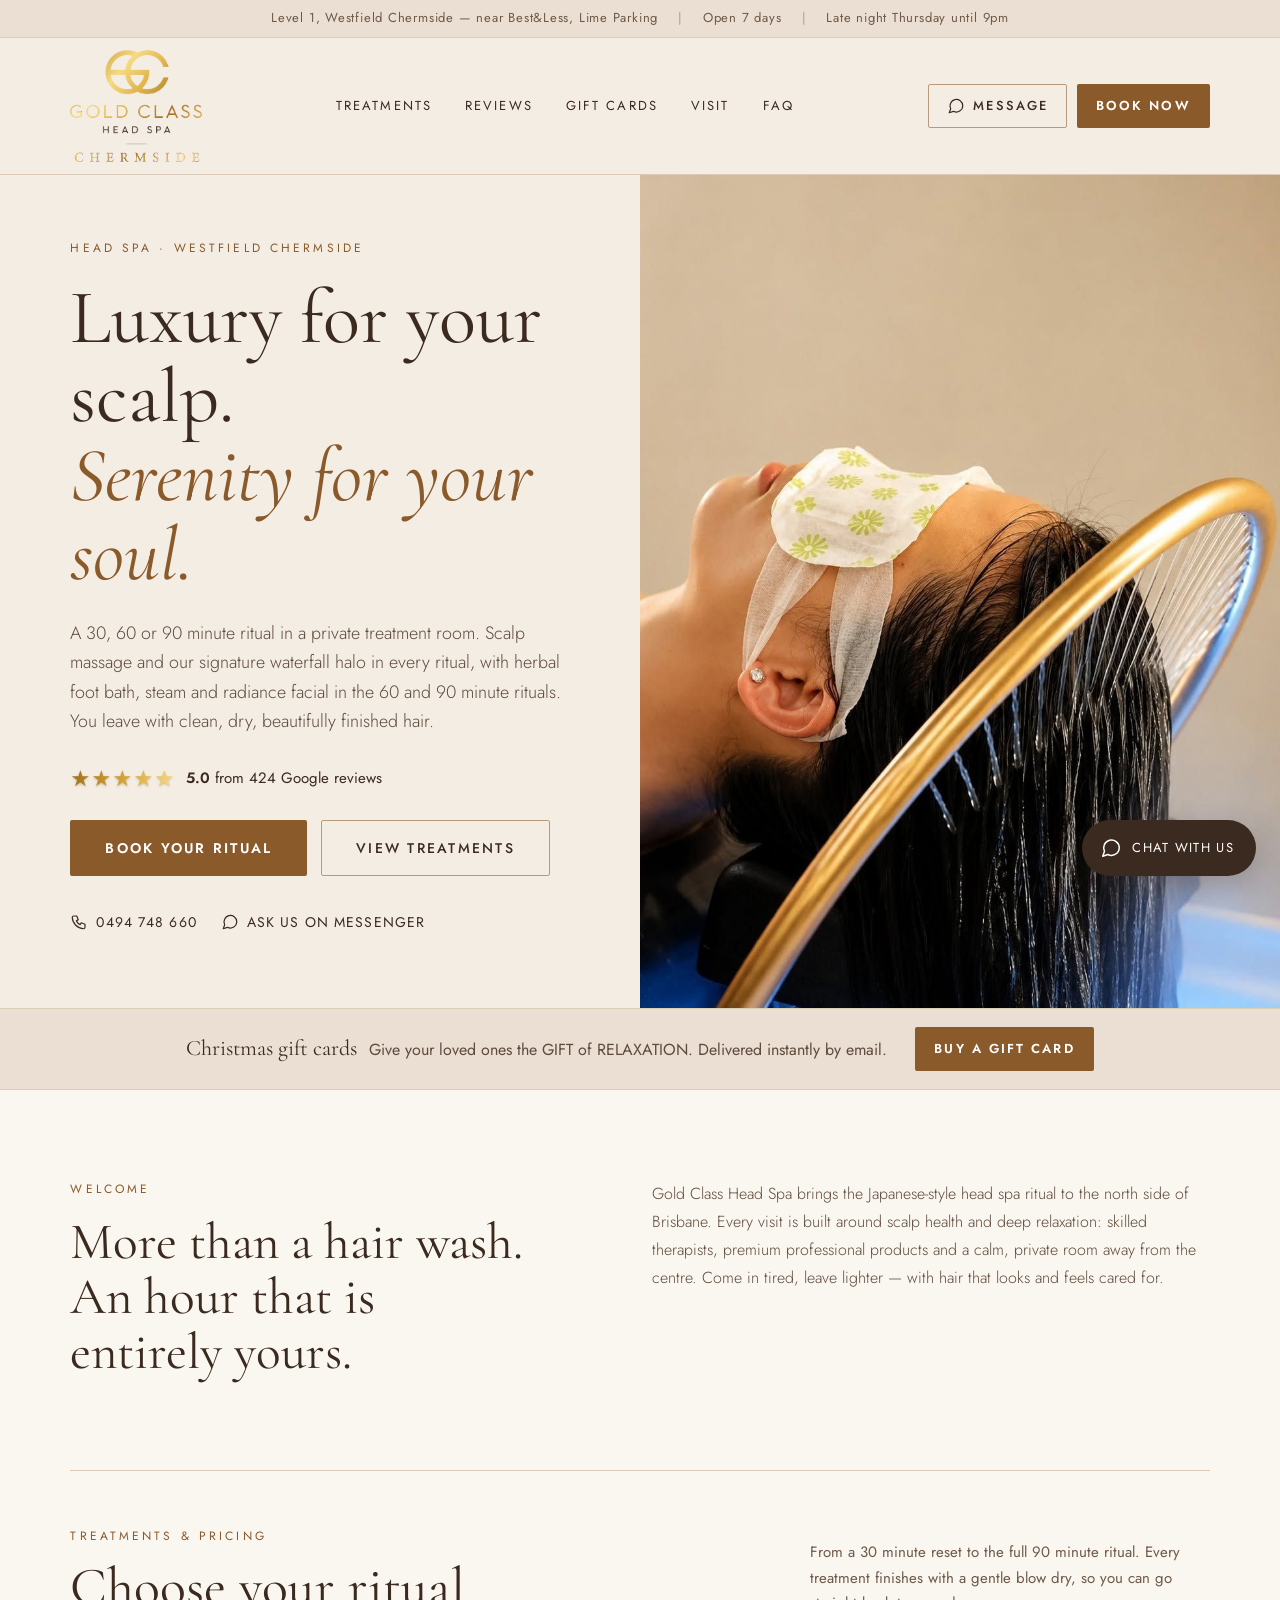
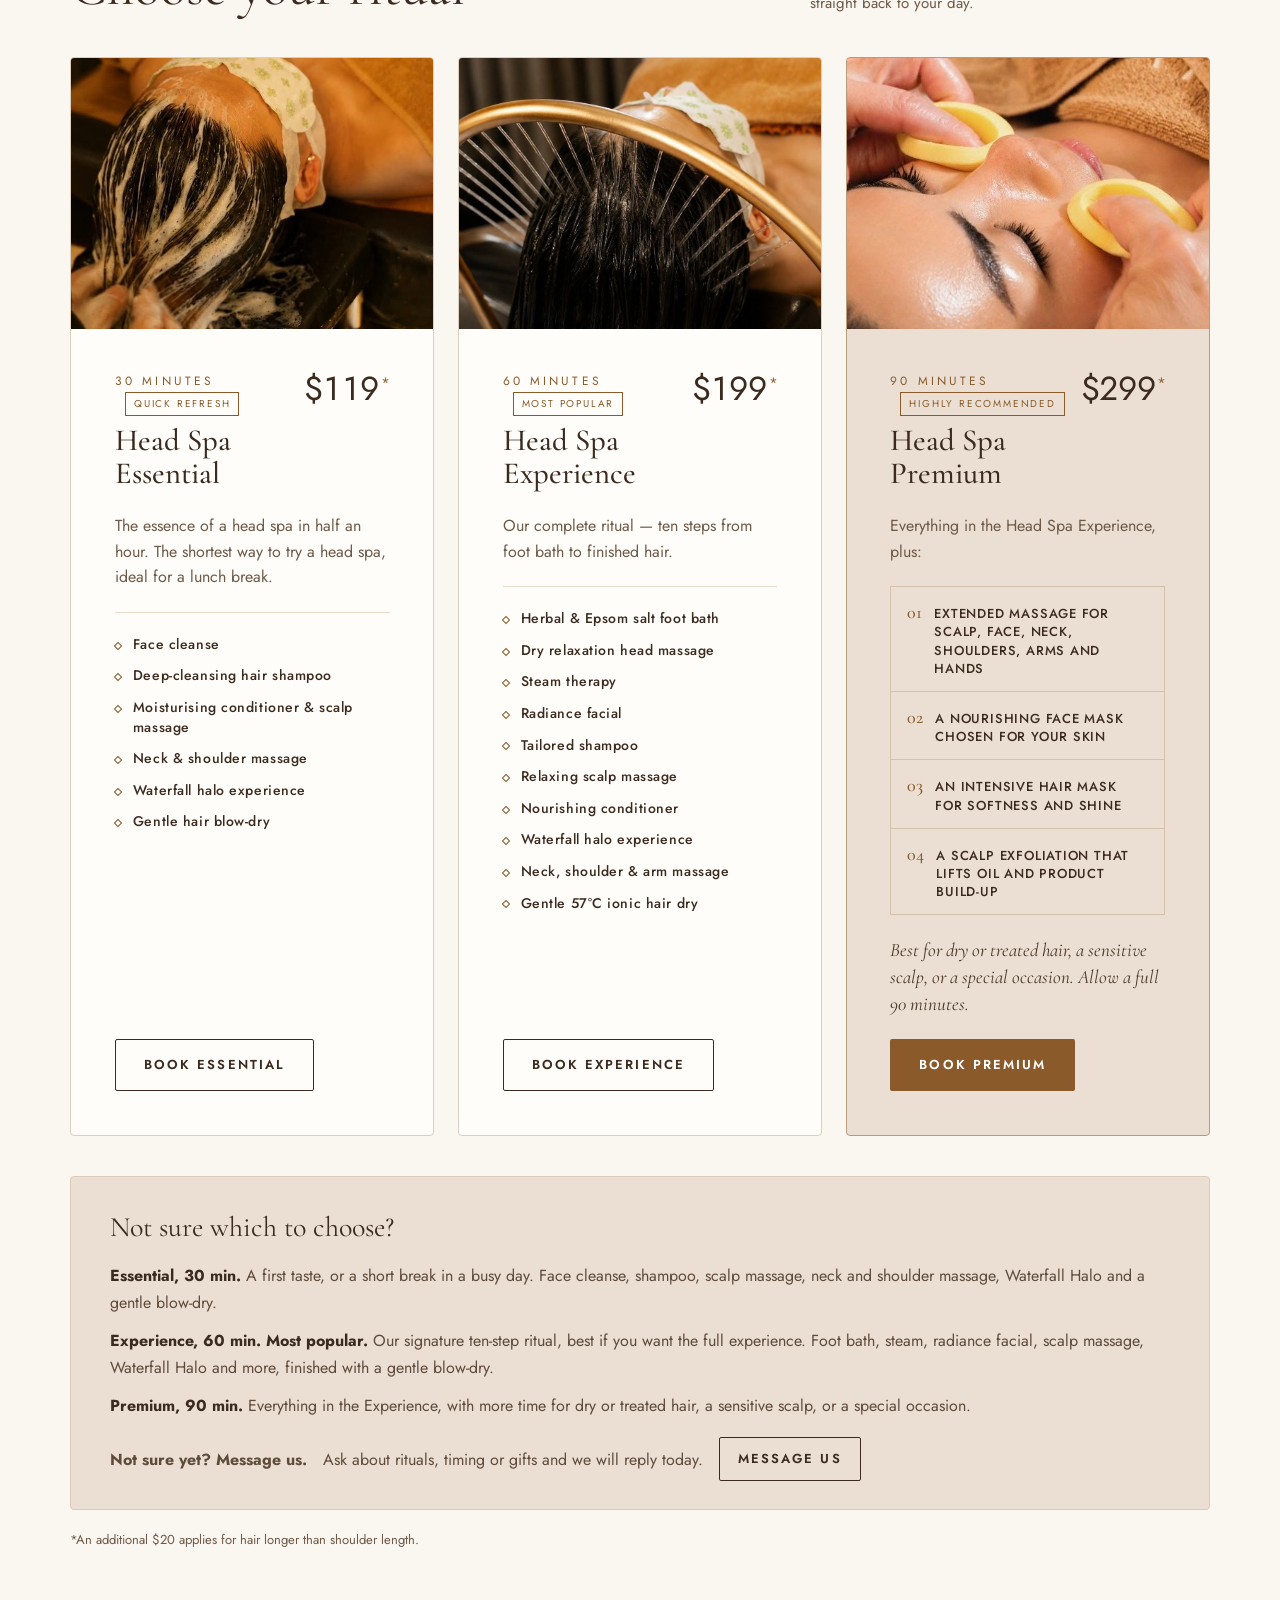
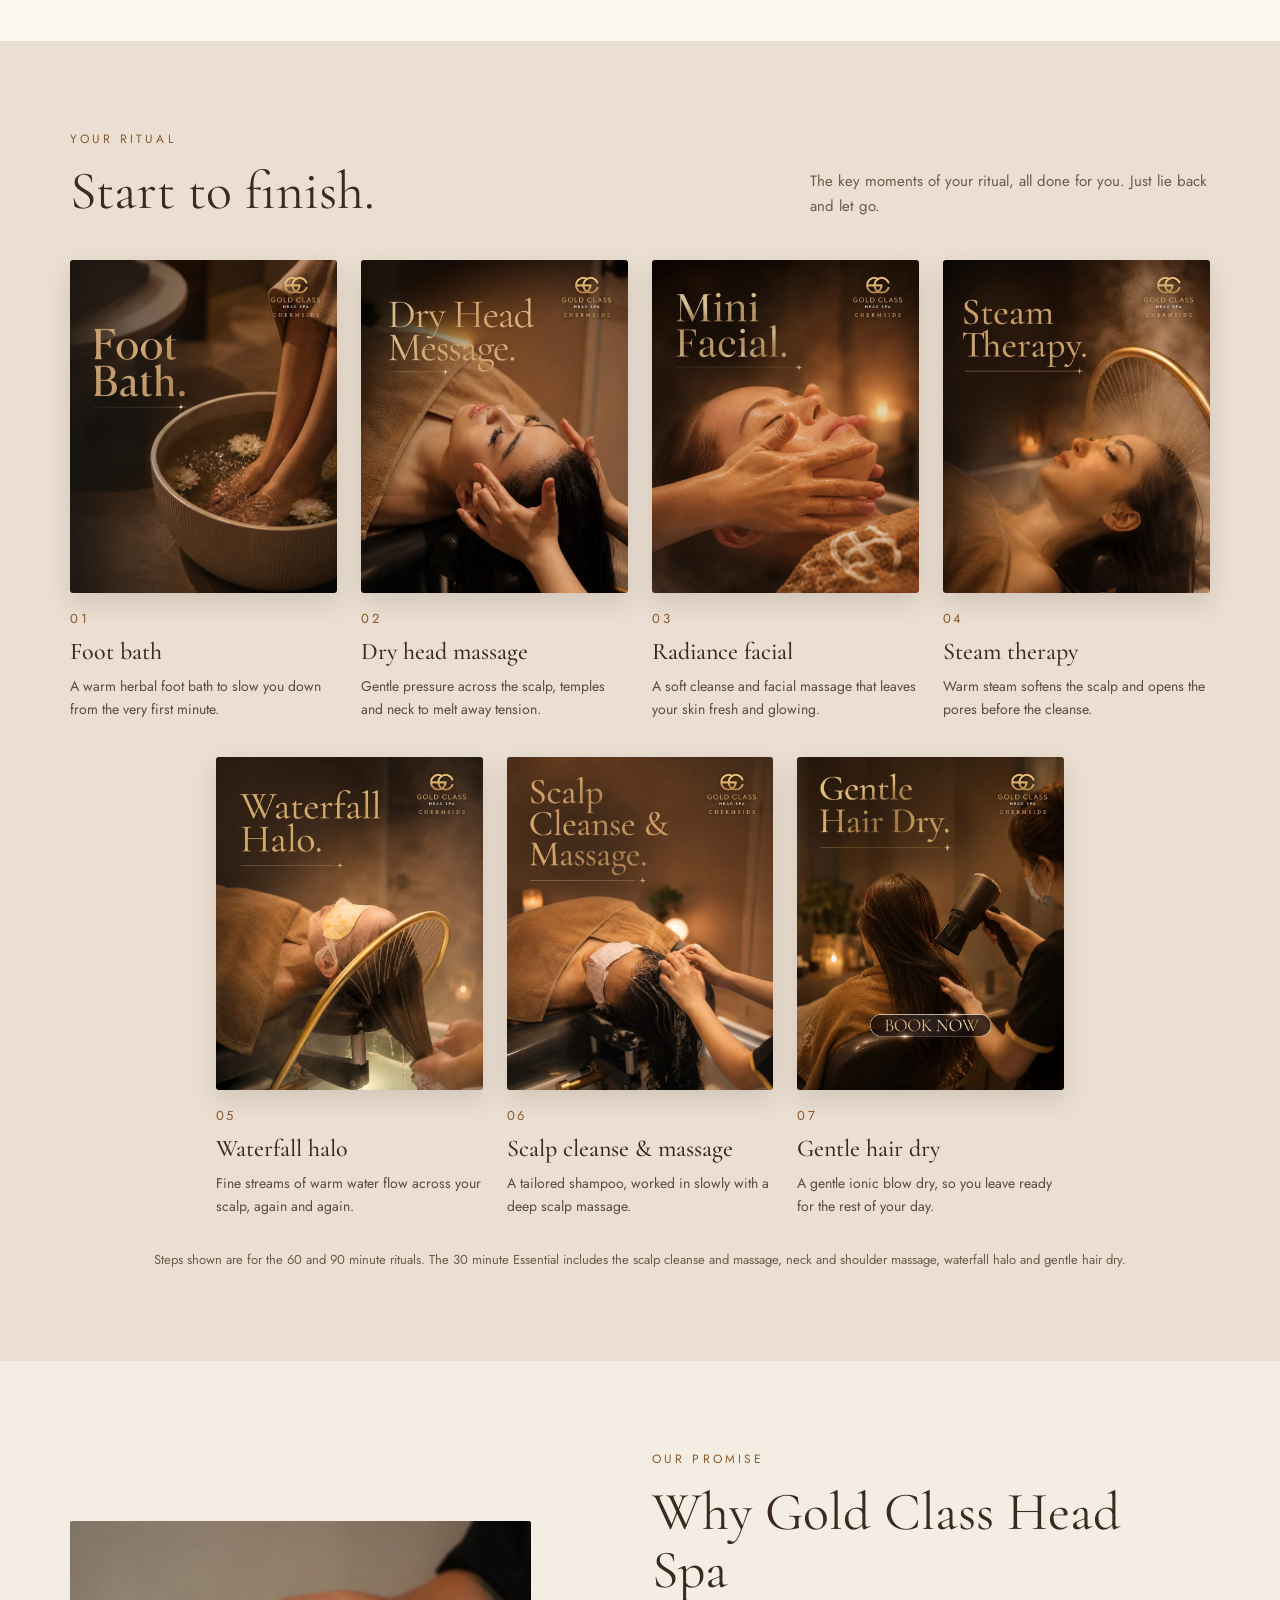
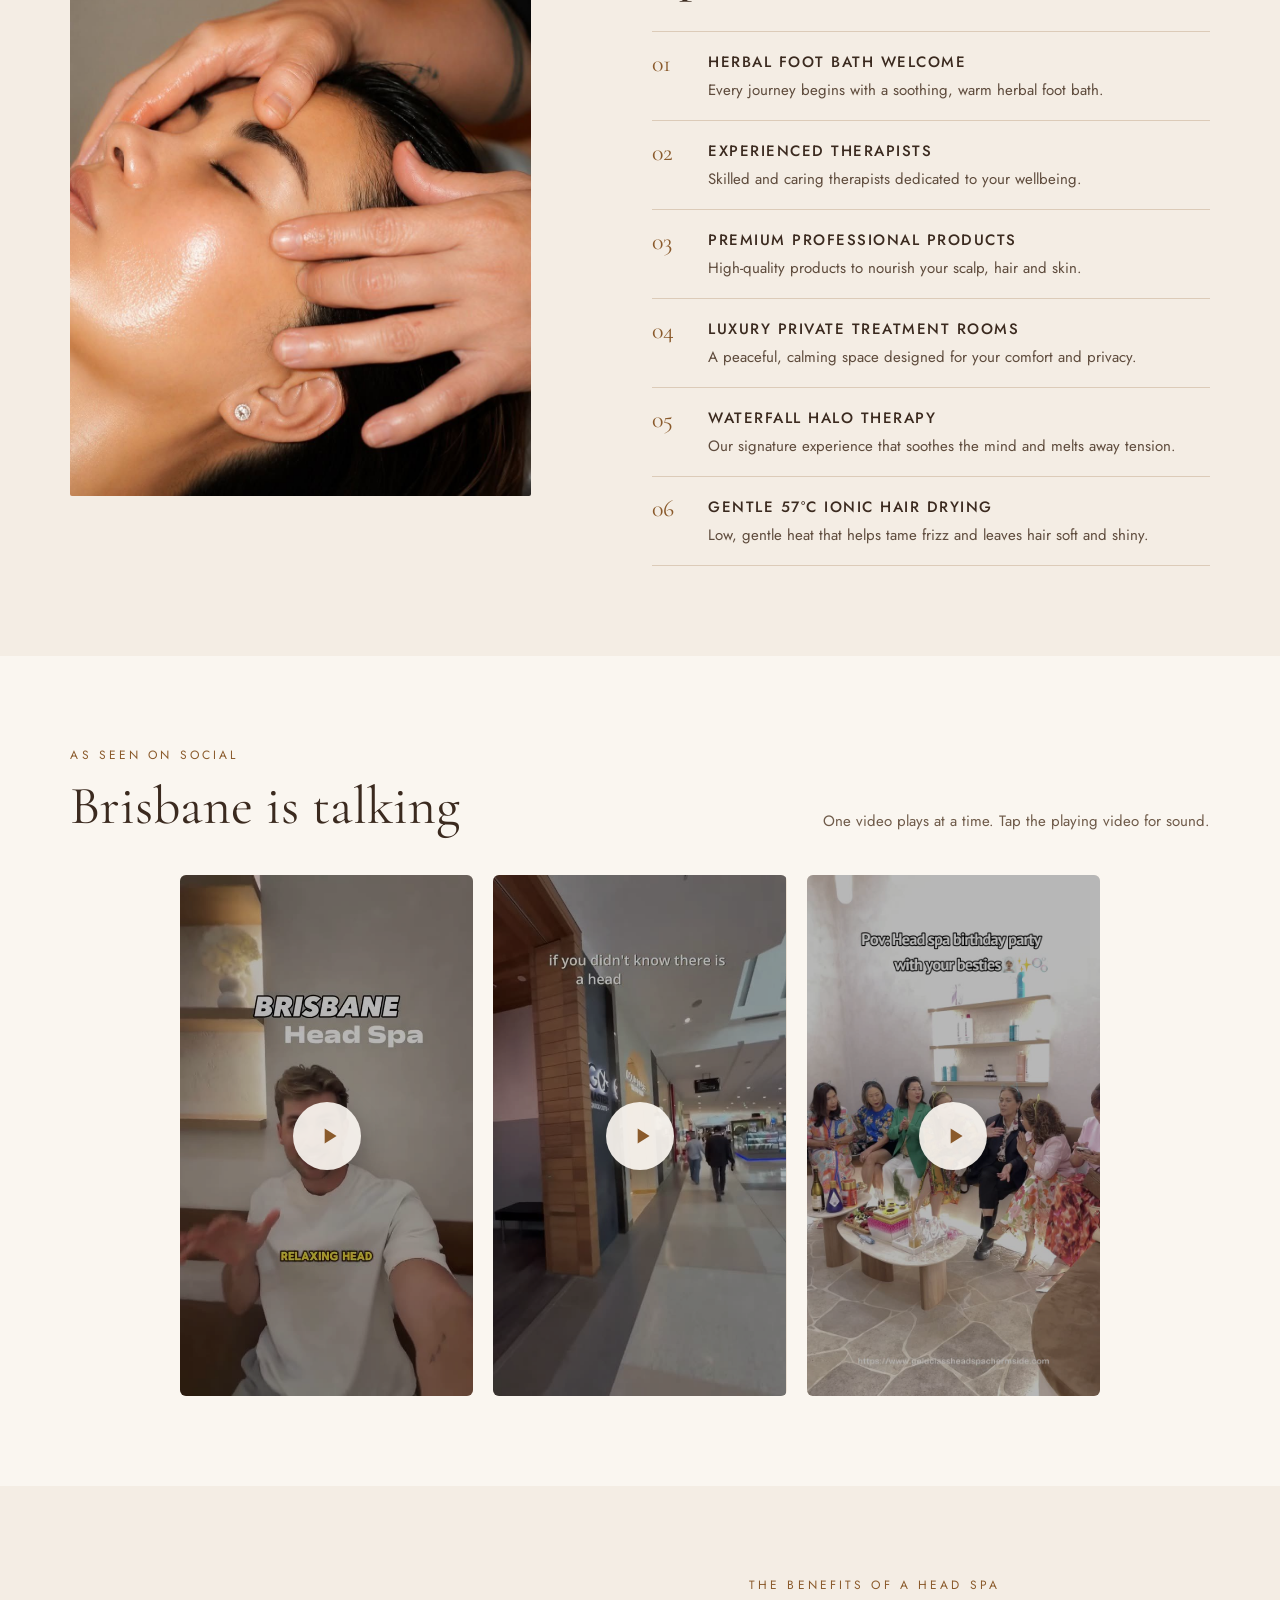
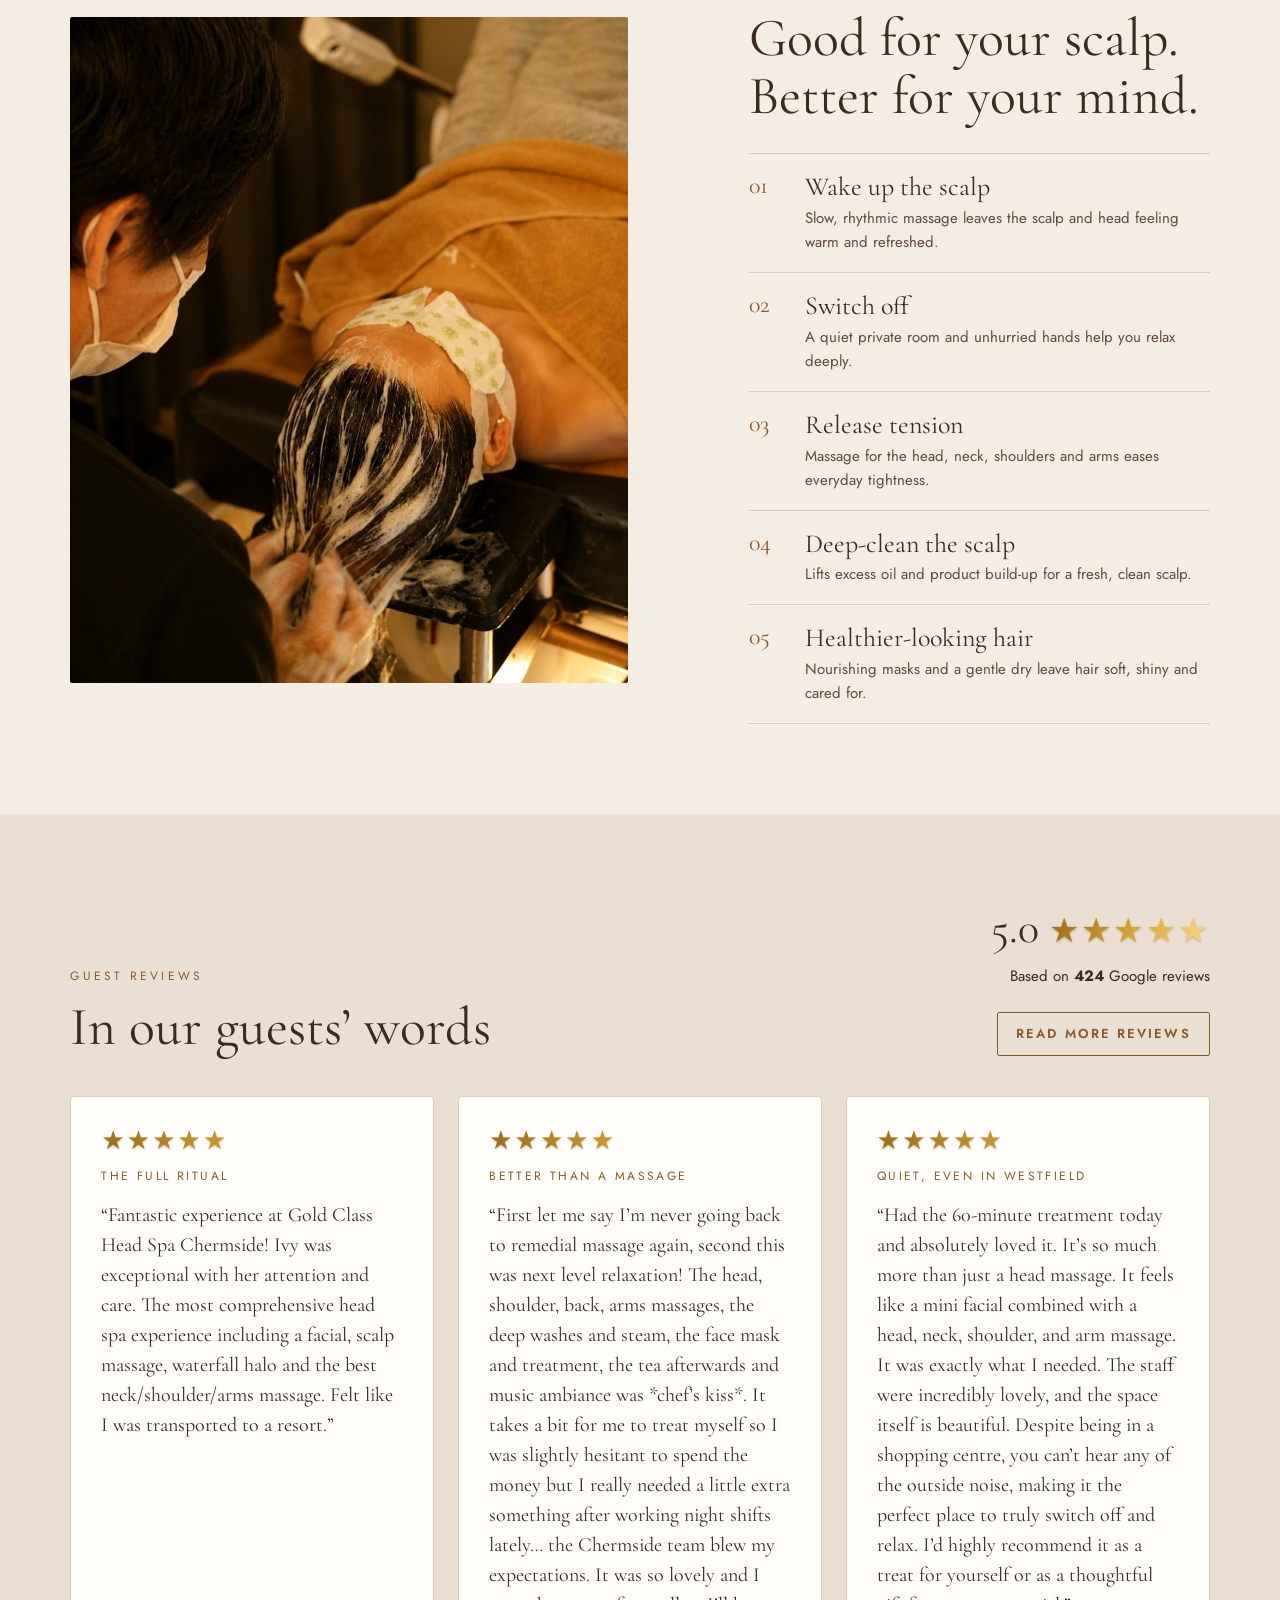
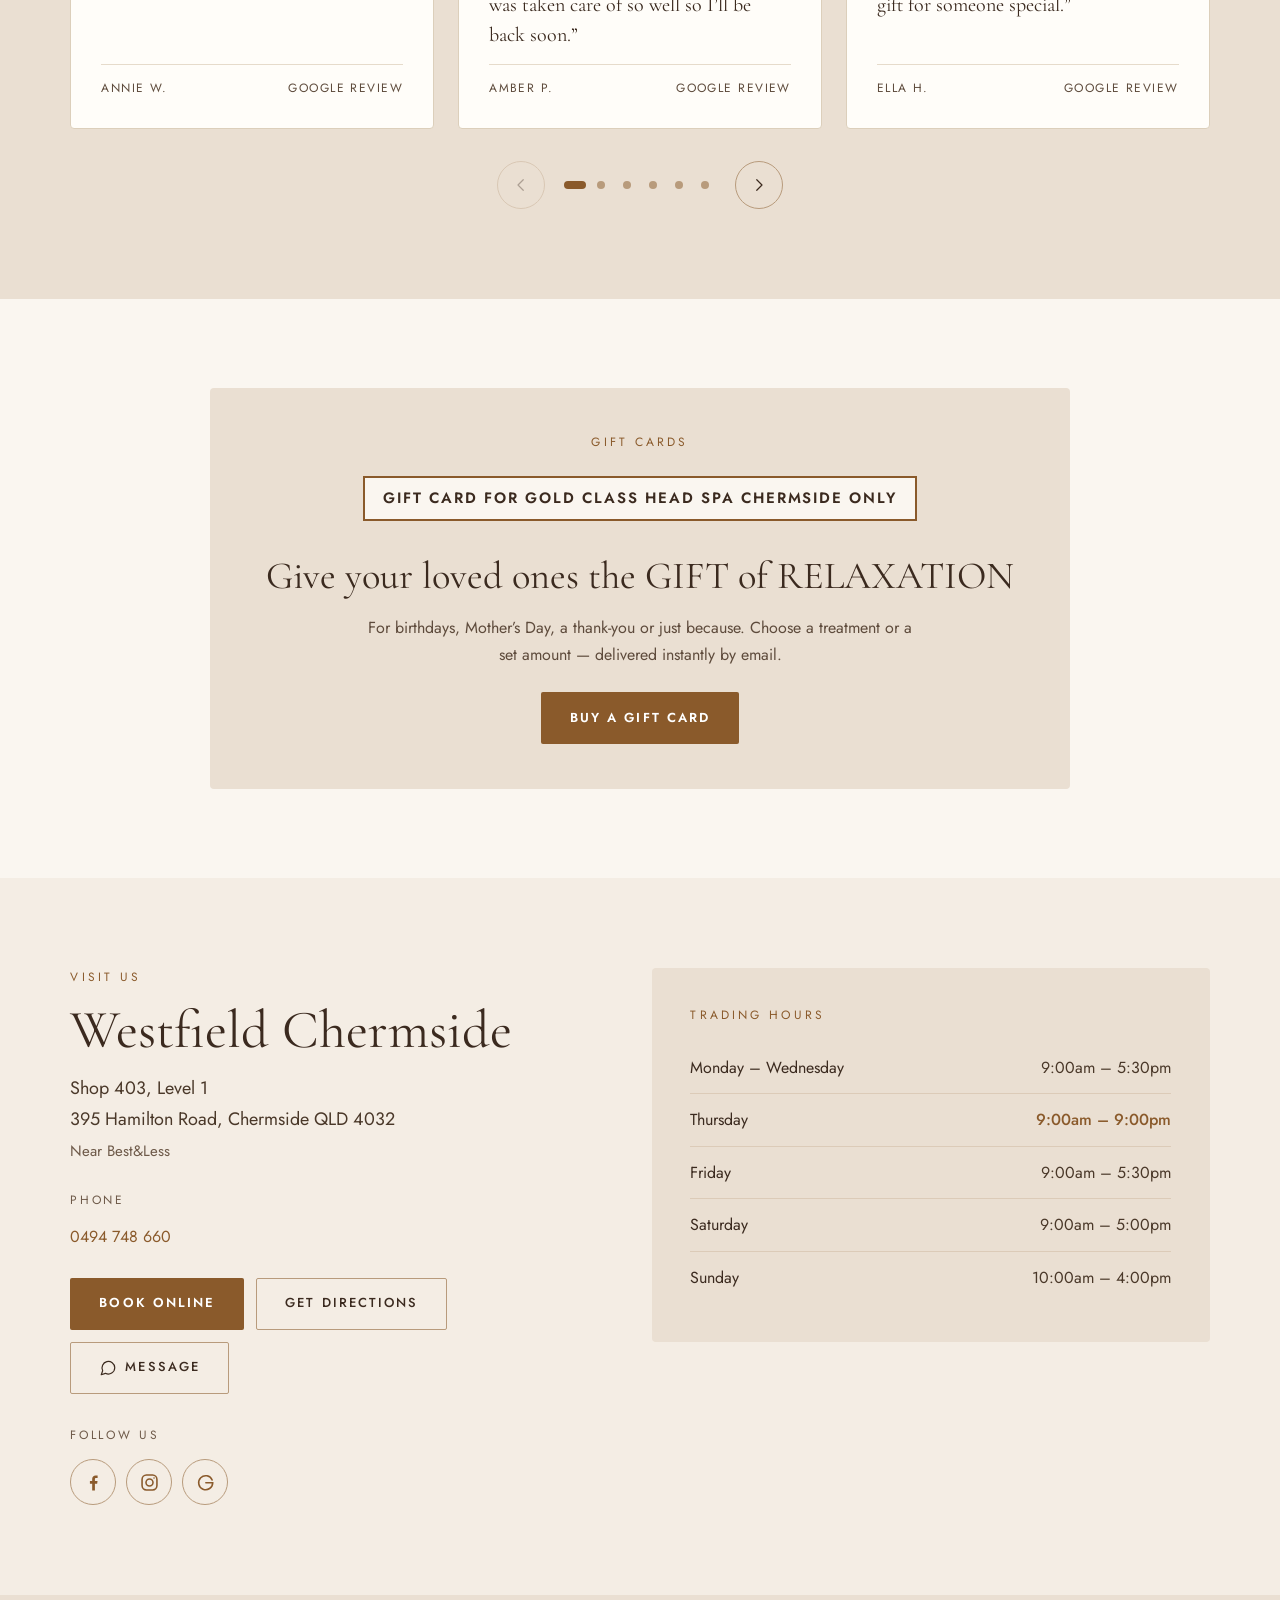
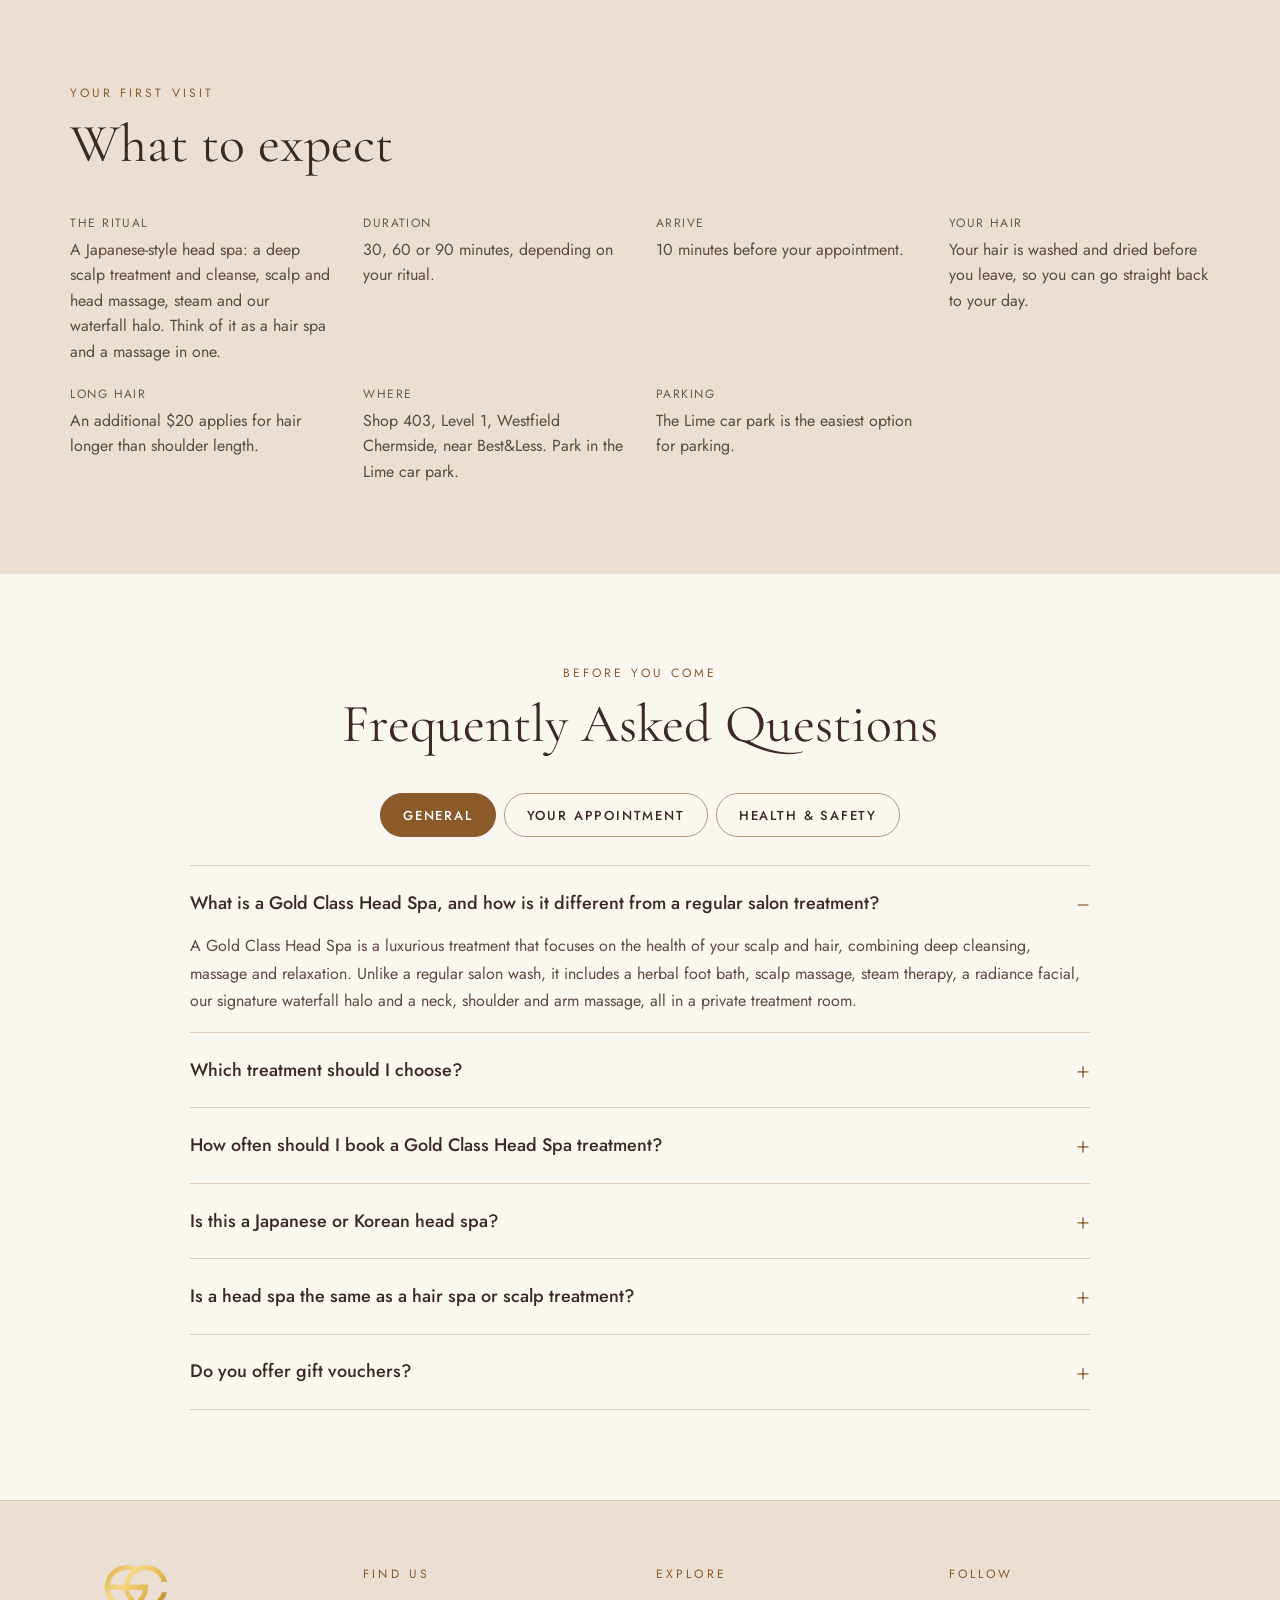
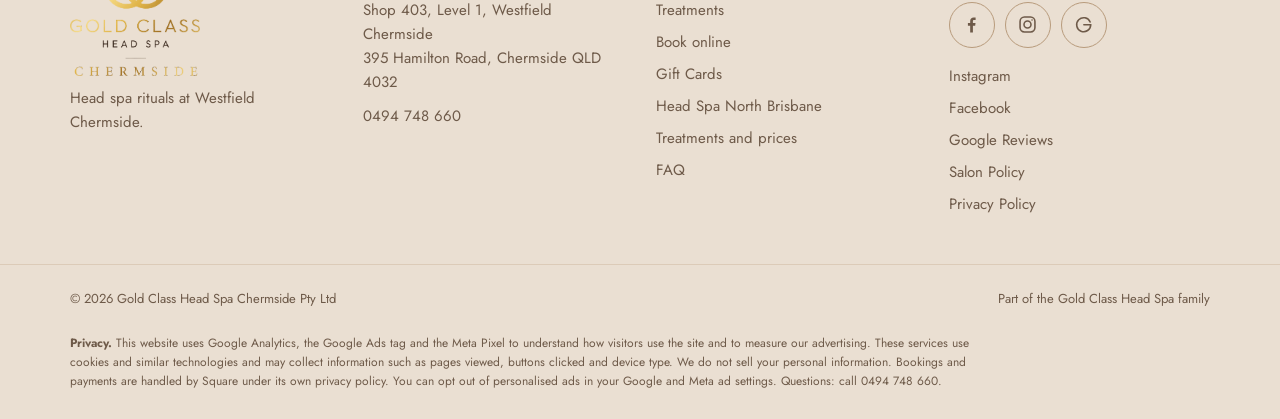
==== index.html @ 191bb6d9 "Videos: remove kol-1 and no-hair, add Birthday Party video; 3-column layout Co-Authored-By: Claude O" ====
<!doctype html>
<html lang="en-AU">
<head>
<!-- Google tag (gtag.js) -->
<script async src="https://www.googletagmanager.com/gtag/js?id=G-C8R5T9P1HW"></script>
<!-- Meta Pixel -->
<script>
!function(f,b,e,v,n,t,s){if(f.fbq)return;n=f.fbq=function(){n.callMethod?
n.callMethod.apply(n,arguments):n.queue.push(arguments)};if(!f._fbq)f._fbq=n;
n.push=n;n.loaded=!0;n.version='2.0';n.queue=[];t=b.createElement(e);t.async=!0;
t.src=v;s=b.getElementsByTagName(e)[0];s.parentNode.insertBefore(t,s)}(window,
document,'script','https://connect.facebook.net/en_US/fbevents.js');
fbq('init', '1668977644659090');
fbq('track', 'PageView');
</script>
<noscript><img height="1" width="1" style="display:none" alt="" src="https://www.facebook.com/tr?id=1668977644659090&ev=PageView&noscript=1"></noscript>
<!-- End Meta Pixel -->
<script>
  window.dataLayer = window.dataLayer || [];
  function gtag(){dataLayer.push(arguments);}
  gtag('js', new Date());

  gtag('config', 'G-C8R5T9P1HW');
  gtag('config', 'AW-18352468442');
</script>
<meta charset="utf-8">
<meta name="viewport" content="width=device-width, initial-scale=1, viewport-fit=cover">
<title>Japanese-Style Head Spa Chermside | Gold Class Head Spa</title>
<meta name="description" content="Japanese-style head spa and scalp treatment at Westfield Chermside, Brisbane. Rituals from $119 with scalp massage, waterfall halo and blow dry.">
<meta name="theme-color" content="#F4EDE4">
<link rel="icon" href="/favicon.ico" sizes="48x48">
<link rel="icon" type="image/png" sizes="192x192" href="/assets/img/favicon-192.png">
<link rel="apple-touch-icon" href="/assets/img/apple-touch-icon.png">
<meta property="og:type" content="website">
<meta property="og:title" content="Japanese-Style Head Spa Chermside | Gold Class Head Spa">
<meta property="og:description" content="Luxury for your scalp. Serenity for your soul. Head spa rituals at Westfield Chermside.">
<meta property="og:image" content="https://www.goldclassheadspachermside.com/assets/img/og.jpg">
<meta property="og:url" content="https://www.goldclassheadspachermside.com/">
<link rel="canonical" href="https://www.goldclassheadspachermside.com/">
<meta property="og:locale" content="en_AU">
<link rel="preconnect" href="https://fonts.googleapis.com">
<link rel="preconnect" href="https://fonts.gstatic.com" crossorigin>
<link rel="stylesheet" href="https://fonts.googleapis.com/css2?family=Cormorant+Garamond:ital,wght@0,400;0,500;1,400&family=Jost:wght@300;400;500;600&display=swap">
<link rel="stylesheet" href="assets/css/site.css">
<script type="application/ld+json">
{
 "@context": "https://schema.org",
 "@type": "DaySpa",
 "name": "Gold Class Head Spa Chermside",
 "image": "https://www.goldclassheadspachermside.com/assets/img/og.jpg",
 "url": "https://www.goldclassheadspachermside.com/",
 "telephone": "+61 494 748 660",
 "priceRange": "$119–$299",
 "address": {
  "@type": "PostalAddress",
  "streetAddress": "Shop 403, Level 1, Westfield Chermside, 395 Hamilton Road",
  "addressLocality": "Chermside",
  "addressRegion": "QLD",
  "postalCode": "4032",
  "addressCountry": "AU"
 },
 "openingHoursSpecification": [
  {
   "@type": "OpeningHoursSpecification",
   "dayOfWeek": [
    "Monday",
    "Tuesday",
    "Wednesday",
    "Friday"
   ],
   "opens": "09:00",
   "closes": "17:30"
  },
  {
   "@type": "OpeningHoursSpecification",
   "dayOfWeek": "Thursday",
   "opens": "09:00",
   "closes": "21:00"
  },
  {
   "@type": "OpeningHoursSpecification",
   "dayOfWeek": "Saturday",
   "opens": "09:00",
   "closes": "17:00"
  },
  {
   "@type": "OpeningHoursSpecification",
   "dayOfWeek": "Sunday",
   "opens": "10:00",
   "closes": "16:00"
  }
 ],
 "sameAs": [
  "https://www.facebook.com/goldclassheadspa.chermside/",
  "https://www.instagram.com/goldclassheadspa.chermside/"
 ],
 "@id": "https://www.goldclassheadspachermside.com/#business",
 "description": "Luxury Japanese-style head spa at Westfield Chermside, Brisbane. Private treatment rooms, scalp massage, steam, facial and a signature waterfall halo, finished with a blow-dry. Rituals from 30 to 90 minutes.",
 "hasMap": "https://maps.google.com/?q=Gold+Class+Head+Spa+Westfield+Chermside",
 "logo": "https://www.goldclassheadspachermside.com/assets/img/logo.png",
 "currenciesAccepted": "AUD",
 "hasOfferCatalog": {
  "@type": "OfferCatalog",
  "name": "Head spa treatments",
  "itemListElement": [
   {
    "@type": "Offer",
    "price": "119",
    "priceCurrency": "AUD",
    "itemOffered": {
     "@type": "Service",
     "name": "Head Spa Essential (30 minutes)",
     "description": "Face cleanse, deep-cleansing hair shampoo, moisturising conditioner and scalp massage, neck and shoulder massage, waterfall halo, gentle hair blow-dry."
    }
   },
   {
    "@type": "Offer",
    "price": "199",
    "priceCurrency": "AUD",
    "itemOffered": {
     "@type": "Service",
     "name": "Head Spa Experience (60 minutes)",
     "description": "Herbal foot bath, dry head massage, steam therapy, radiance facial, tailored shampoo, scalp massage, conditioner, waterfall halo, neck, shoulder and arm massage, ionic blow dry."
    }
   },
   {
    "@type": "Offer",
    "price": "299",
    "priceCurrency": "AUD",
    "itemOffered": {
     "@type": "Service",
     "name": "Head Spa Premium (90 minutes)",
     "description": "Everything in the Head Spa Experience plus extended massage, nourishing face mask, intensive hair mask and scalp exfoliation."
    }
   }
  ]
 },
 "potentialAction": {
  "@type": "ReserveAction",
  "target": "https://book.squareup.com/appointments/vua2hb0rjhnlym/location/L93RV1W2DN5CJ",
  "name": "Book a head spa"
 },
 "amenityFeature": [
  {
   "@type": "LocationFeatureSpecification",
   "name": "Parking",
   "value": "Lime car park at Westfield Chermside"
  }
 ],
 "areaServed": [
  "Chermside",
  "Aspley",
  "Kedron",
  "Stafford",
  "Nundah",
  "Geebung",
  "Zillmere",
  "Everton Park",
  "Strathpine",
  "North Lakes"
 ]
}
</script>
</head>
<body>

<a class="skip" href="#main">Skip to content</a>

<div class="announce">
  <span><span class="hide-mobile">Level 1, Westfield Chermside — near Best&amp;Less, Lime Parking</span><span class="show-mobile">Level 1, Westfield Chermside · Lime Parking</span></span>
  <span class="announce-sep" aria-hidden="true">|</span>
  <span class="hide-mobile">Open 7 days</span>
  <span class="announce-sep hide-mobile" aria-hidden="true">|</span>
  <span><span class="show-mobile">Open 7 days · </span>Late night Thursday until 9pm</span>
</div>

<header class="site-header">
  <div class="container header-inner">
    <a class="brand" href="#top" aria-label="Gold Class Head Spa Chermside home">
      <span class="logo-shine logo-shine-header"><img src="assets/img/logo-chermside.png" alt="Gold Class Head Spa Chermside" width="131" height="112"></span>
    </a>
    <nav class="nav" id="nav" aria-label="Main">
      <a href="#treatments">Treatments</a>
      <a href="#reviews">Reviews</a>
      <a href="#gifts">Gift Cards</a>
      <a href="#visit">Visit</a>
      <a href="#faq">FAQ</a>
    </nav>
    <div class="header-actions">
      <a class="btn btn-outline btn-sm hide-mobile" href="https://www.facebook.com/goldclassheadspa.chermside/" target="_blank" rel="noopener">
        <svg class="ico" viewBox="0 0 24 24" aria-hidden="true"><path d="M21 11.5a8.5 8.5 0 0 1-12.4 7.6L3 21l1.9-5.4A8.5 8.5 0 1 1 21 11.5z"/></svg>Message
      </a>
      <a class="btn btn-solid btn-sm btn-glow" href="https://book.squareup.com/appointments/vua2hb0rjhnlym/location/L93RV1W2DN5CJ" target="_blank" rel="noopener">Book Now</a>
      <button class="menu-btn" id="menuBtn" type="button" aria-label="Open menu" aria-expanded="false" aria-controls="nav">
        <svg class="ico" viewBox="0 0 24 24" aria-hidden="true"><path d="M4 7h16M4 12h16M4 17h16"/></svg>
      </button>
    </div>
  </div>
</header>

<main id="main">

<!-- Hero -->
<section class="hero" id="top">
  <div class="hero-copy">
    <h1><span class="eyebrow h1-kicker">Head Spa · Westfield Chermside</span>Luxury for your scalp.<br><em>Serenity for your soul.</em></h1>
    <p class="lead">A 30, 60 or 90 minute ritual in a private treatment room. Scalp massage and our signature waterfall halo in every ritual, with herbal foot bath, steam and radiance facial in the 60 and 90 minute rituals. You leave with clean, dry, beautifully finished hair.</p>
    <p class="rating-line"><span class="stars" aria-hidden="true">★★★★★</span><span><strong data-rating>5.0</strong> from <span data-review-count>424</span> Google reviews</span></p>
    <p class="hero-price">30, 60 or 90 minute ritual · from <strong>$119</strong></p>
    <div class="hero-ctas">
      <a class="btn btn-solid btn-lg" href="https://book.squareup.com/appointments/vua2hb0rjhnlym/location/L93RV1W2DN5CJ" target="_blank" rel="noopener">Book Your Ritual</a>
      <a class="btn btn-outline btn-lg" href="#treatments">View Treatments</a>
    </div>
    <div class="hero-contact">
      <a href="tel:0494748660"><svg class="ico" viewBox="0 0 24 24" aria-hidden="true"><path d="M5 4h4l2 5-2.5 1.5a11 11 0 0 0 5 5L15 13l5 2v4a2 2 0 0 1-2 2A16 16 0 0 1 3 6a2 2 0 0 1 2-2"/></svg>0494 748 660</a>
      <a href="https://www.facebook.com/goldclassheadspa.chermside/" target="_blank" rel="noopener"><svg class="ico" viewBox="0 0 24 24" aria-hidden="true"><path d="M21 11.5a8.5 8.5 0 0 1-12.4 7.6L3 21l1.9-5.4A8.5 8.5 0 1 1 21 11.5z"/></svg>Ask us on Messenger</a>
    </div>
  </div>
  <div class="hero-media">
    <img src="assets/img/hero-halo.jpg" alt="Guest relaxing under the waterfall halo at Gold Class Head Spa Chermside" width="1023" height="1278" fetchpriority="high">
  </div>
</section>

<!-- Gift band (Christmas) -->
<section class="gift-band" aria-label="Gift cards">
  <div class="container gift-band-inner">
    <p><span class="gift-band-kicker">Christmas gift cards</span><span class="gift-band-text">Give your loved ones the GIFT of RELAXATION. Delivered instantly by email.</span></p>
    <a class="btn btn-solid btn-sm" href="https://app.squareup.com/gift/MLMH2T1G71P4T/order" target="_blank" rel="noopener">Buy a Gift Card</a>
  </div>
</section>

<!-- Intro -->
<section class="section section-cream">
  <div class="container split">
    <div class="split-left">
      <p class="eyebrow">Welcome</p>
      <h2>More than a hair wash. An hour that is entirely yours.</h2>
    </div>
    <p class="split-right body-lg">Gold Class Head Spa brings the Japanese-style head spa ritual to the north side of Brisbane. Every visit is built around scalp health and deep relaxation: skilled therapists, premium professional products and a calm, private room away from the centre. Come in tired, leave lighter — with hair that looks and feels cared for.</p>
  </div>
</section>

<!-- Treatments -->
<section class="section section-cream section-tight-top" id="treatments">
  <div class="container">
    <div class="section-head">
      <div>
        <p class="eyebrow">Treatments &amp; Pricing</p>
        <h2 class="h-xl">Choose your ritual</h2>
      </div>
      <p class="section-note">From a 30 minute reset to the full 90 minute ritual. Every treatment finishes with a gentle blow dry, so you can go straight back to your day.</p>
    </div>

    <div class="cards-3">
      <article class="t-card">
        <img src="assets/img/hair-wash.jpg" alt="Deep-cleansing hair wash during the 30 minute Head Spa Essential" loading="lazy" width="693" height="520">
        <div class="t-body">
          <div class="t-top">
            <div>
              <p class="eyebrow">30 minutes <span class="tag">Quick refresh</span></p>
              <h3>Head Spa Essential</h3>
            </div>
            <p class="price">$119<sup>*</sup></p>
          </div>
          <p class="muted">The essence of a head spa in half an hour. The shortest way to try a head spa, ideal for a lunch break.</p>
          <ul class="steps">
            <li>Face cleanse</li>
            <li>Deep-cleansing hair shampoo</li>
            <li>Moisturising conditioner &amp; scalp massage</li>
            <li>Neck &amp; shoulder massage</li>
            <li>Waterfall halo experience</li>
            <li>Gentle hair blow-dry</li>
          </ul>
          <a class="btn btn-dark-outline" href="https://book.squareup.com/appointments/vua2hb0rjhnlym/location/L93RV1W2DN5CJ/services/OJGSSJ35WYJNI3LDSAJ45KXS" target="_blank" rel="noopener">Book Essential</a>
        </div>
      </article>

      <article class="t-card">
        <img src="assets/img/halo-card.jpg" alt="Waterfall halo rinsing the scalp" loading="lazy" width="1023" height="767">
        <div class="t-body">
          <div class="t-top">
            <div>
              <p class="eyebrow">60 minutes <span class="tag">Most popular</span></p>
              <h3>Head Spa Experience</h3>
            </div>
            <p class="price">$199<sup>*</sup></p>
          </div>
          <p class="muted">Our complete ritual — ten steps from foot bath to finished hair.</p>
          <ul class="steps">
            <li>Herbal &amp; Epsom salt foot bath</li>
            <li>Dry relaxation head massage</li>
            <li>Steam therapy</li>
            <li>Radiance facial</li>
            <li>Tailored shampoo</li>
            <li>Relaxing scalp massage</li>
            <li>Nourishing conditioner</li>
            <li>Waterfall halo experience</li>
            <li>Neck, shoulder &amp; arm massage</li>
            <li>Gentle 57°C ionic hair dry</li>
          </ul>
          <a class="btn btn-dark-outline" href="https://book.squareup.com/appointments/vua2hb0rjhnlym/location/L93RV1W2DN5CJ/services/XIIBPGCUHZNDHCFEDRV7FS25" target="_blank" rel="noopener">Book Experience</a>
        </div>
      </article>

      <article class="t-card t-card-premium">
        <img src="assets/img/facial-card.jpg" alt="Facial massage during the Premium head spa" loading="lazy" width="600" height="450">
        <div class="t-body">
          <div class="t-top">
            <div>
              <p class="eyebrow">90 minutes <span class="tag">Highly recommended</span></p>
              <h3>Head Spa Premium</h3>
            </div>
            <p class="price">$299<sup>*</sup></p>
          </div>
          <p class="muted">Everything in the Head Spa Experience, plus:</p>
          <ol class="extras">
            <li><span>01</span>Extended massage for scalp, face, neck, shoulders, arms and hands</li>
            <li><span>02</span>A nourishing face mask chosen for your skin</li>
            <li><span>03</span>An intensive hair mask for softness and shine</li>
            <li><span>04</span>A scalp exfoliation that lifts oil and product build-up</li>
          </ol>
          <p class="quote-line">Best for dry or treated hair, a sensitive scalp, or a special occasion. Allow a full 90 minutes.</p>
          <a class="btn btn-solid" href="https://book.squareup.com/appointments/vua2hb0rjhnlym/location/L93RV1W2DN5CJ/services/TH5NZISKLWBBWJPUOPDUP4BA" target="_blank" rel="noopener">Book Premium</a>
        </div>
      </article>
    </div>
    <div class="guide">
      <h3>Not sure which to choose?</h3>
      <ul>
        <li><strong>Essential, 30 min.</strong> A first taste, or a short break in a busy day. Face cleanse, shampoo, scalp massage, neck and shoulder massage, Waterfall Halo and a gentle blow-dry.</li>
        <li><strong>Experience, 60 min. Most popular.</strong> Our signature ten-step ritual, best if you want the full experience. Foot bath, steam, radiance facial, scalp massage, Waterfall Halo and more, finished with a gentle blow-dry.</li>
        <li><strong>Premium, 90 min.</strong> Everything in the Experience, with more time for dry or treated hair, a sensitive scalp, or a special occasion.</li>
      </ul>
      <p class="guide-chat"><strong>Not sure yet? Message us.</strong> Ask about rituals, timing or gifts and we will reply today. <a class="btn btn-dark-outline btn-sm" href="https://m.me/1209292922265868" target="_blank" rel="noopener" data-track="message_click">Message us</a></p>
    </div>
    <p class="fine">*An additional $20 applies for hair longer than shoulder length.</p>
  </div>
</section>

<!-- Why -->
<!-- Start to finish -->
<section class="section section-sand" id="ritual">
  <div class="container">
    <div class="section-head">
      <div>
        <p class="eyebrow">Your ritual</p>
        <h2 class="h-xl">Start to finish.</h2>
      </div>
      <p class="section-note">The key moments of your ritual, all done for you. Just lie back and let go.</p>
    </div>
    <ol class="ritual-steps">
      <li class="ritual-step">
        <img src="assets/img/ritual/01-foot-bath.jpg" alt="Foot bath with flowers at Gold Class Head Spa Chermside" loading="lazy" width="864" height="1080">
        <p class="ritual-num">01</p>
        <h3>Foot bath</h3>
        <p class="ritual-text">A warm herbal foot bath to slow you down from the very first minute.</p>
      </li>
      <li class="ritual-step">
        <img src="assets/img/ritual/02-dry-head-massage.jpg" alt="Dry head massage at Gold Class Head Spa Chermside" loading="lazy" width="864" height="1080">
        <p class="ritual-num">02</p>
        <h3>Dry head massage</h3>
        <p class="ritual-text">Gentle pressure across the scalp, temples and neck to melt away tension.</p>
      </li>
      <li class="ritual-step">
        <img src="assets/img/ritual/03-mini-facial.jpg" alt="Radiance facial at Gold Class Head Spa Chermside" loading="lazy" width="864" height="1080">
        <p class="ritual-num">03</p>
        <h3>Radiance facial</h3>
        <p class="ritual-text">A soft cleanse and facial massage that leaves your skin fresh and glowing.</p>
      </li>
      <li class="ritual-step">
        <img src="assets/img/ritual/04-steam-therapy.jpg" alt="Steam therapy under the gold halo at Gold Class Head Spa Chermside" loading="lazy" width="864" height="1080">
        <p class="ritual-num">04</p>
        <h3>Steam therapy</h3>
        <p class="ritual-text">Warm steam softens the scalp and opens the pores before the cleanse.</p>
      </li>
      <li class="ritual-step">
        <img src="assets/img/ritual/05-waterfall-halo.jpg" alt="Waterfall halo at Gold Class Head Spa Chermside" loading="lazy" width="864" height="1080">
        <p class="ritual-num">05</p>
        <h3>Waterfall halo</h3>
        <p class="ritual-text">Fine streams of warm water flow across your scalp, again and again.</p>
      </li>
      <li class="ritual-step">
        <img src="assets/img/ritual/06-scalp-cleanse.jpg" alt="Scalp cleanse and massage at Gold Class Head Spa Chermside" loading="lazy" width="864" height="1080">
        <p class="ritual-num">06</p>
        <h3>Scalp cleanse &amp; massage</h3>
        <p class="ritual-text">A tailored shampoo, worked in slowly with a deep scalp massage.</p>
      </li>
      <li class="ritual-step">
        <a class="ritual-book" href="https://book.squareup.com/appointments/vua2hb0rjhnlym/location/L93RV1W2DN5CJ" target="_blank" rel="noopener" aria-label="Book now"><img src="assets/img/ritual/07-hair-dry.jpg" alt="Gentle hair dry at Gold Class Head Spa Chermside" loading="lazy" width="864" height="1080"></a>
        <p class="ritual-num">07</p>
        <h3>Gentle hair dry</h3>
        <p class="ritual-text">A gentle ionic blow dry, so you leave ready for the rest of your day.</p>
      </li>
    </ol>
    <p class="fine">Steps shown are for the 60 and 90 minute rituals. The 30 minute Essential includes the scalp cleanse and massage, neck and shoulder massage, waterfall halo and gentle hair dry.</p>
  </div>
</section>

<section class="section section-nude" id="experience">
  <div class="container split">
    <div class="split-left">
      <img class="why-img" src="assets/img/temple-massage.jpg" alt="Therapist giving a relaxing head and temple massage" loading="lazy" width="1023" height="1278">
    </div>
    <div class="split-right">
      <p class="eyebrow">Our promise</p>
      <h2 class="h-xl">Why Gold Class Head Spa</h2>
      <ol class="promise">
        <li><span>01</span><div><h3>Herbal foot bath welcome</h3><p>Every journey begins with a soothing, warm herbal foot bath.</p></div></li>
        <li><span>02</span><div><h3>Experienced therapists</h3><p>Skilled and caring therapists dedicated to your wellbeing.</p></div></li>
        <li><span>03</span><div><h3>Premium professional products</h3><p>High-quality products to nourish your scalp, hair and skin.</p></div></li>
        <li><span>04</span><div><h3>Luxury private treatment rooms</h3><p>A peaceful, calming space designed for your comfort and privacy.</p></div></li>
        <li><span>05</span><div><h3>Waterfall halo therapy</h3><p>Our signature experience that soothes the mind and melts away tension.</p></div></li>
        <li><span>06</span><div><h3>Gentle 57°C ionic hair drying</h3><p>Low, gentle heat that helps tame frizz and leaves hair soft and shiny.</p></div></li>
      </ol>
    </div>
  </div>
</section>

<!-- Social videos -->
<section class="section section-cream" id="social">
  <div class="container">
    <div class="section-head">
      <div>
        <p class="eyebrow">As seen on social</p>
        <h2 class="h-xl">Brisbane is talking</h2>
      </div>
      <p class="section-note">One video plays at a time. Tap the playing video for sound.</p>
    </div>
    <div class="video-stage">
      <div class="videos" id="videos">
      <figure class="video-card" data-i="0">
        <video muted loop playsinline preload="none" poster="assets/video/social-2.jpg" aria-label="Brisbane head spa review video"><source src="assets/video/social-2.mp4" type="video/mp4"></video>
        <button type="button" class="video-hit" aria-label="Play video 1 of 3"><span class="video-play" aria-hidden="true"><svg viewBox="0 0 24 24"><path d="M8 5v14l11-7z"/></svg></span></button>
        <span class="video-sound" aria-hidden="true"></span>
      </figure>
      <figure class="video-card" data-i="1">
        <video muted loop playsinline preload="none" poster="assets/video/kol-amy.jpg" aria-label="Amy visits Gold Class Head Spa Chermside"><source src="assets/video/kol-amy.mp4" type="video/mp4"></video>
        <button type="button" class="video-hit" aria-label="Play video 2 of 3"><span class="video-play" aria-hidden="true"><svg viewBox="0 0 24 24"><path d="M8 5v14l11-7z"/></svg></span></button>
        <span class="video-sound" aria-hidden="true"></span>
      </figure>
      <figure class="video-card" data-i="2">
        <video muted loop playsinline preload="none" poster="assets/video/birthday-party.jpg" aria-label="Head spa birthday party with friends at Gold Class Head Spa Chermside"><source src="assets/video/birthday-party.mp4" type="video/mp4"></video>
        <button type="button" class="video-hit" aria-label="Play video 3 of 3"><span class="video-play" aria-hidden="true"><svg viewBox="0 0 24 24"><path d="M8 5v14l11-7z"/></svg></span></button>
        <span class="video-sound" aria-hidden="true"></span>
      </figure>
      </div>
      <div class="video-nav">
        <button type="button" class="video-arrow" id="vidPrev" aria-label="Previous video"><svg class="ico" viewBox="0 0 24 24" aria-hidden="true"><path d="M15 5l-7 7 7 7"/></svg></button>
        <div class="video-dots" id="vidDots"><button type="button" aria-label="Video 1"></button><button type="button" aria-label="Video 2"></button><button type="button" aria-label="Video 3"></button><button type="button" aria-label="Video 4"></button></div>
        <button type="button" class="video-arrow" id="vidNext" aria-label="Next video"><svg class="ico" viewBox="0 0 24 24" aria-hidden="true"><path d="M9 5l7 7-7 7"/></svg></button>
      </div>
    </div>
  </div>
</section>

<!-- Benefits -->
<section class="section section-nude" id="benefits">
  <div class="container benefits-split">
    <div class="benefits-media">
      <img class="band-img" src="assets/img/therapist.jpg" alt="Gold Class therapist giving a tailored shampoo" loading="lazy" width="1023" height="1278">
    </div>
    <div class="benefits-copy">
      <p class="eyebrow">The benefits of a head spa</p>
      <h2 class="h-xl">Good for your scalp. Better for your mind.</h2>
      <ol class="benefits">
        <li><span>01</span><div><h3>Wake up the scalp</h3><p>Slow, rhythmic massage leaves the scalp and head feeling warm and refreshed.</p></div></li>
        <li><span>02</span><div><h3>Switch off</h3><p>A quiet private room and unhurried hands help you relax deeply.</p></div></li>
        <li><span>03</span><div><h3>Release tension</h3><p>Massage for the head, neck, shoulders and arms eases everyday tightness.</p></div></li>
        <li><span>04</span><div><h3>Deep-clean the scalp</h3><p>Lifts excess oil and product build-up for a fresh, clean scalp.</p></div></li>
        <li><span>05</span><div><h3>Healthier-looking hair</h3><p>Nourishing masks and a gentle dry leave hair soft, shiny and cared for.</p></div></li>
      </ol>
    </div>
  </div>
</section>

<!-- Reviews -->
<section class="section section-sand" id="reviews">
  <div class="container">
    <div class="section-head">
      <div>
        <p class="eyebrow">Guest reviews</p>
        <h2 class="h-xl">In our guests’ words</h2>
      </div>
      <div class="rating-box">
        <p class="rating-big"><span data-rating>5.0</span> <span class="stars">★★★★★</span></p>
        <p>Based on <strong data-review-count>424</strong> Google reviews</p>
        <a class="btn btn-accent-outline btn-sm" href="https://www.google.com/search?q=gold+class+head+spa+chermside+review" target="_blank" rel="noopener">Read More Reviews</a>
      </div>
    </div>
    <div class="reviews" id="reviewTrack">
      <figure class="review"><span class="stars stars-lg" role="img" aria-label="5 out of 5 stars">★★★★★</span><p class="review-tag">The full ritual</p><blockquote>“Fantastic experience at Gold Class Head Spa Chermside! Ivy was exceptional with her attention and care. The most comprehensive head spa experience including a facial, scalp massage, waterfall halo and the best neck/shoulder/arms massage. Felt like I was transported to a resort.”</blockquote><figcaption><span>Annie W.</span><span>Google review</span></figcaption></figure>
      <figure class="review"><span class="stars stars-lg" role="img" aria-label="5 out of 5 stars">★★★★★</span><p class="review-tag">Better than a massage</p><blockquote>“First let me say I’m never going back to remedial massage again, second this was next level relaxation! The head, shoulder, back, arms massages, the deep washes and steam, the face mask and treatment, the tea afterwards and music ambiance was *chef’s kiss*. It takes a bit for me to treat myself so I was slightly hesitant to spend the money but I really needed a little extra something after working night shifts lately… the Chermside team blew my expectations. It was so lovely and I was taken care of so well so I’ll be back soon.”</blockquote><figcaption><span>Amber P.</span><span>Google review</span></figcaption></figure>
      <figure class="review"><span class="stars stars-lg" role="img" aria-label="5 out of 5 stars">★★★★★</span><p class="review-tag">Quiet, even in Westfield</p><blockquote>“Had the 60-minute treatment today and absolutely loved it. It’s so much more than just a head massage. It feels like a mini facial combined with a head, neck, shoulder, and arm massage. It was exactly what I needed. The staff were incredibly lovely, and the space itself is beautiful. Despite being in a shopping centre, you can’t hear any of the outside noise, making it the perfect place to truly switch off and relax. I’d highly recommend it as a treat for yourself or as a thoughtful gift for someone special.”</blockquote><figcaption><span>Ella H.</span><span>Google review</span></figcaption></figure>
      <figure class="review"><span class="stars stars-lg" role="img" aria-label="5 out of 5 stars">★★★★★</span><p class="review-tag">Personal care</p><blockquote>“The staff are super kind and prioritise your relaxation, they ensure to account for any allergies or any pre-existing medical conditions which may impact your treatment. The atmosphere is so cozy and relaxing especially considering the outside hustle and bustle of Westfield Chermside. The lights in the treatment room and hair drying room are beautifully dimmed… I have genuinely never felt more relaxed in my life. My skin is glowing and my hair is so so soft. Thank you!”</blockquote><figcaption><span>Trinity S.</span><span>Google review</span></figcaption></figure>
      <figure class="review"><span class="stars stars-lg" role="img" aria-label="5 out of 5 stars">★★★★★</span><p class="review-tag">From the first moment</p><blockquote>“First we started the service with an amazing foot bath while we filled out paperwork, then we were taken back to get comfortable before our head spas. The head and body massages were absolutely amazing and so relaxing, soothing music and calming essential oils made the experience so much more tranquil. I 100% recommend this service either for yourself or for a group booking, it is definitely worth the money.”</blockquote><figcaption><span>Paige</span><span>Google review</span></figcaption></figure>
      <figure class="review"><span class="stars stars-lg" role="img" aria-label="5 out of 5 stars">★★★★★</span><p class="review-tag">Attentive therapists</p><blockquote>“I had such a wonderful experience and loved being pampered by Tina during my treatment. Upon arriving the staff were warm, welcoming, and the space was beautifully presented, clean, and had a peaceful atmosphere. The head spa treatment was exceptional. Tina was attentive and checked in with me regularly to ensure I was comfortable throughout the session. I highly recommend Gold Class Head Spa to anyone looking to unwind and enjoy some quality self-care. I’ll definitely be back!”</blockquote><figcaption><span>Laura B.</span><span>Google review</span></figcaption></figure>
      <figure class="review"><span class="stars stars-lg" role="img" aria-label="5 out of 5 stars">★★★★★</span><p class="review-tag">The little extras</p><blockquote>“A truly amazing experience. It was so much more than a headspa with all the body massage included, as well as a hot drink and chocolates while my hair was dried. It was thoroughly relaxing lying down for an hour and getting pampered. Thank you.”</blockquote><figcaption><span>Dannielle O.</span><span>Google review</span></figcaption></figure>
      <figure class="review"><span class="stars stars-lg" role="img" aria-label="5 out of 5 stars">★★★★★</span><p class="review-tag">Worth every dollar</p><blockquote>“I was unsure about the price but it’s so worth it. They do so much and it’s really a luxury experience. Staff are wonderful and made me feel so welcome. Highly recommended.”</blockquote><figcaption><span>Shona K.</span><span>Google review</span></figcaption></figure>
    </div>
    <div class="carousel-nav" aria-label="Review navigation">
      <button type="button" class="carousel-arrow" id="revPrev" aria-label="Previous reviews"><svg class="ico" viewBox="0 0 24 24" aria-hidden="true"><path d="M15 5l-7 7 7 7"/></svg></button>
      <div class="carousel-dots" id="revDots"></div>
      <button type="button" class="carousel-arrow" id="revNext" aria-label="Next reviews"><svg class="ico" viewBox="0 0 24 24" aria-hidden="true"><path d="M9 5l7 7-7 7"/></svg></button>
    </div>
  </div>
</section>

<!-- Gifts -->
<section class="section section-cream" id="gifts">
  <div class="container">
    <div class="promo promo-sand promo-wide">
      <p class="eyebrow">Gift cards</p>
      <p class="gift-only"><span class="tag">Gift card for Gold Class Head Spa Chermside only</span></p>
      <h3>Give your loved ones the GIFT of RELAXATION</h3>
      <p>For birthdays, Mother’s Day, a thank-you or just because. Choose a treatment or a set amount — delivered instantly by email.</p>
      <a class="btn btn-solid" href="https://app.squareup.com/gift/MLMH2T1G71P4T/order" target="_blank" rel="noopener">Buy a Gift Card</a>
    </div>
  </div>
</section>

<!-- Visit -->
<section class="section section-nude" id="visit">
  <div class="container split">
    <div class="split-left">
      <p class="eyebrow">Visit us</p>
      <h2 class="h-xl">Westfield Chermside</h2>
      <address>
        Shop 403, Level 1<br>
        395 Hamilton Road, Chermside QLD 4032<br>
        <span class="muted">Near Best&amp;Less</span>
      </address>
      <p class="label">Phone</p>
      <a class="big-phone" href="tel:0494748660">0494 748 660</a>
      <div class="btn-row">
        <a class="btn btn-solid" href="https://book.squareup.com/appointments/vua2hb0rjhnlym/location/L93RV1W2DN5CJ" target="_blank" rel="noopener">Book Online</a>
        <a class="btn btn-outline" href="https://maps.google.com/?q=Gold+Class+Head+Spa+Westfield+Chermside" target="_blank" rel="noopener">Get Directions</a>
        <a class="btn btn-outline" href="https://www.facebook.com/goldclassheadspa.chermside/" target="_blank" rel="noopener"><svg class="ico" viewBox="0 0 24 24" aria-hidden="true"><path d="M21 11.5a8.5 8.5 0 0 1-12.4 7.6L3 21l1.9-5.4A8.5 8.5 0 1 1 21 11.5z"/></svg>Message</a>
      </div>
      <p class="label" style="margin-top:18px">Follow us</p>
      <div class="socials">
        <a class="soc" href="https://www.facebook.com/goldclassheadspa.chermside/" target="_blank" rel="noopener" aria-label="Gold Class Head Spa Chermside on Facebook"><svg viewBox="0 0 24 24" aria-hidden="true" class="soc-ico soc-fill"><path d="M13.6 21v-7.6h2.6l.4-3.1h-3V8.4c0-.9.3-1.5 1.5-1.5h1.6V4.1c-.3 0-1.2-.1-2.3-.1-2.3 0-3.9 1.4-3.9 4v2.3H7.9v3.1h2.6V21h3.1z"/></svg></a>
        <a class="soc" href="https://www.instagram.com/goldclassheadspa.chermside/" target="_blank" rel="noopener" aria-label="Gold Class Head Spa Chermside on Instagram"><svg viewBox="0 0 24 24" aria-hidden="true" class="soc-ico soc-stroke"><rect x="3.5" y="3.5" width="17" height="17" rx="5"/><circle cx="12" cy="12" r="4"/><circle cx="17.2" cy="6.8" r="0.9" class="soc-dot"/></svg></a>
        <a class="soc" href="https://www.google.com/maps/search/?api=1&amp;query=Gold+Class+Head+Spa+Chermside" target="_blank" rel="noopener" aria-label="Gold Class Head Spa Chermside on Google"><svg viewBox="0 0 24 24" aria-hidden="true" class="soc-ico soc-stroke"><path d="M20.2 12.2H12.4"/><path d="M19.6 9.2A8 8 0 1 0 20.2 12.2"/></svg></a>
      </div>
    </div>
    <div class="split-right">
      <div class="hours">
        <p class="eyebrow">Trading hours</p>
        <dl>
          <div><dt>Monday – Wednesday</dt><dd>9:00am – 5:30pm</dd></div>
          <div class="hl"><dt>Thursday</dt><dd>9:00am – 9:00pm</dd></div>
          <div><dt>Friday</dt><dd>9:00am – 5:30pm</dd></div>
          <div><dt>Saturday</dt><dd>9:00am – 5:00pm</dd></div>
          <div><dt>Sunday</dt><dd>10:00am – 4:00pm</dd></div>
        </dl>
      </div>
    </div>
  </div>
</section>

<!-- FAQ -->
<section class="section section-sand" id="expect">
  <div class="container">
    <div class="section-head">
      <div>
        <p class="eyebrow">Your first visit</p>
        <h2 class="h-xl">What to expect</h2>
      </div>
    </div>
    <dl class="expect-list">
      <div><dt>The ritual</dt><dd>A Japanese-style head spa: a deep scalp treatment and cleanse, scalp and head massage, steam and our waterfall halo. Think of it as a hair spa and a massage in one.</dd></div>
      <div><dt>Duration</dt><dd>30, 60 or 90 minutes, depending on your ritual.</dd></div>
      <div><dt>Arrive</dt><dd>10 minutes before your appointment.</dd></div>
      <div><dt>Your hair</dt><dd>Your hair is washed and dried before you leave, so you can go straight back to your day.</dd></div>
      <div><dt>Long hair</dt><dd>An additional $20 applies for hair longer than shoulder length.</dd></div>
      <div><dt>Where</dt><dd>Shop 403, Level 1, Westfield Chermside, near Best&amp;Less. Park in the Lime car park.</dd></div>
      <div><dt>Parking</dt><dd>The Lime car park is the easiest option for parking.</dd></div>
    </dl>
  </div>
</section>

<section class="section section-cream" id="faq">
  <div class="container">
    <div class="center-head">
      <p class="eyebrow">Before you come</p>
      <h2 class="h-xl">Frequently Asked Questions</h2>
    </div>
    <div class="faq">
      <div class="faq-tabs" role="tablist" aria-label="FAQ categories"><button type="button" role="tab" id="faq-tab-general" aria-controls="faq-general" aria-selected="true">General</button><button type="button" role="tab" id="faq-tab-appointment" aria-controls="faq-appointment" aria-selected="false" tabindex="-1">Your Appointment</button><button type="button" role="tab" id="faq-tab-safety" aria-controls="faq-safety" aria-selected="false" tabindex="-1">Health &amp; Safety</button></div>
      <div class="faq-panel" role="tabpanel" id="faq-general" aria-labelledby="faq-tab-general">
        <details open><summary>What is a Gold Class Head Spa, and how is it different from a regular salon treatment?</summary><p>A Gold Class Head Spa is a luxurious treatment that focuses on the health of your scalp and hair, combining deep cleansing, massage and relaxation. Unlike a regular salon wash, it includes a herbal foot bath, scalp massage, steam therapy, a radiance facial, our signature waterfall halo and a neck, shoulder and arm massage, all in a private treatment room.</p></details>
        <details><summary>Which treatment should I choose?</summary><p>Short on time or trying a head spa for the first time: the 30-minute Head Spa Essential ($119). For the full ritual: the 60-minute Head Spa Experience ($199). For dry or treated hair, a sensitive scalp or a special occasion: the 90-minute Head Spa Premium ($299), which adds extended massage, a nourishing face mask, an intensive hair mask and scalp exfoliation.</p></details>
        <details><summary>How often should I book a Gold Class Head Spa treatment?</summary><p>Many guests visit every 2–4 weeks to keep the scalp clean and balanced and to make regular time to unwind. For a specific scalp concern, ask your therapist for a recommendation after your first treatment.</p></details>
        <details><summary>Is this a Japanese or Korean head spa?</summary><p>Head spa rituals are popular in Japan and Korea. Ours is a Japanese-style head spa, created for Gold Class: a slow, step-by-step ritual of scalp cleansing, massage, steam and our signature waterfall halo, finished with a blow dry.</p></details>
        <details><summary>Is a head spa the same as a hair spa or scalp treatment?</summary><p>It includes both. Every ritual is a scalp treatment (deep cleanse, scalp massage and conditioning) and a hair spa (tailored shampoo, conditioner and blow dry), with relaxation massage on top. The 90-minute Premium adds scalp exfoliation and an intensive hair mask.</p></details>
        <details><summary>Do you offer gift vouchers?</summary><p>Yes. Gift cards are available for a treatment or a set amount, are delivered instantly by email (ideal for last-minute Christmas gifts), and are valid at Gold Class Head Spa Chermside. <a href="https://app.squareup.com/gift/MLMH2T1G71P4T/order" target="_blank" rel="noopener">Buy a gift card</a>.</p></details>
      </div>
      <div class="faq-panel" role="tabpanel" id="faq-appointment" aria-labelledby="faq-tab-appointment" hidden>
        <details><summary>How do I book a Gold Class Head Spa appointment?</summary><p><a href="https://book.squareup.com/appointments/vua2hb0rjhnlym/location/L93RV1W2DN5CJ" target="_blank" rel="noopener">Book online</a> any time, call us on <a href="tel:0494748660">0494 748 660</a> or message us on Facebook. We recommend booking ahead, especially for weekends and Thursday evenings.</p></details>
        <details><summary>Do you accept walk-ins?</summary><p>We welcome walk-ins when a room is free, but spots are limited. Booking ahead is the best way to secure your preferred time.</p></details>
        <details><summary>How long does a treatment take?</summary><p>The Head Spa Experience takes about 60 minutes and the Head Spa Premium about 90 minutes. Please allow around 10 extra minutes for your welcome foot bath and blow dry.</p></details>
        <details><summary>Do I need to prepare before my appointment?</summary><p>No special preparation is needed. Come with your hair as it is, arrive 5–10 minutes early, and let us know about any allergies, skin or scalp conditions before we begin.</p></details>
        <details><summary>Does the head spa include a blow dry?</summary><p>Yes. Every treatment finishes with a gentle 57°C ionic blow dry, so you leave with clean, dry, beautifully finished hair.</p></details>
        <details><summary>Is there an extra charge for long hair?</summary><p>An additional $20 applies for hair longer than shoulder length.</p></details>
        <details><summary>What is your cancellation policy?</summary><p>[Your deposit / cancellation policy — e.g. notice period and fee. Confirm before launch.]</p></details>
      </div>
      <div class="faq-panel" role="tabpanel" id="faq-safety" aria-labelledby="faq-tab-safety" hidden>
        <details><summary>Can I book if I have sensitive skin or a sensitive scalp?</summary><p>Yes. Please tell us when you book and again on arrival. Your therapist will adjust products, water temperature and pressure to suit you.</p></details>
        <details><summary>Can I get a head spa if I have coloured or chemically treated hair?</summary><p>Yes. Our products are gentle on coloured and treated hair. If you have had a colour or chemical service in the past 48 hours, let us know so we can adjust your treatment.</p></details>
        <details><summary>Is the head spa suitable for men?</summary><p>Absolutely. The head spa is enjoyed by men and women alike, and it is a popular choice for men who want to switch off, ease tension and leave with a clean, fresh scalp.</p></details>
        <details><summary>Are treatments suitable for kids?</summary><p>Please call us before booking for anyone under 16 so we can recommend the right option.</p></details>
      </div>
    </div>
  </div>
</section>

</main>

<footer class="site-footer">
  <div class="container footer-grid">
    <div class="footer-brand">
      <span class="logo-shine logo-shine-footer"><img src="assets/img/logo-chermside.png" alt="Gold Class Head Spa Chermside" width="130" height="111" loading="lazy"></span>
      <p>Head spa rituals at Westfield Chermside.</p>
    </div>
    <div>
      <p class="eyebrow">Find us</p>
      <p>Shop 403, Level 1, Westfield Chermside<br>395 Hamilton Road, Chermside QLD 4032</p>
      <p><a href="tel:0494748660">0494 748 660</a></p>
    </div>
    <div>
      <p class="eyebrow">Explore</p>
      <ul><li><a href="#treatments">Treatments</a></li><li><a href="https://book.squareup.com/appointments/vua2hb0rjhnlym/location/L93RV1W2DN5CJ" target="_blank" rel="noopener">Book online</a></li><li><a href="/gift-vouchers/">Gift Cards</a></li><li><a href="/head-spa-north-brisbane/">Head Spa North Brisbane</a></li><li><a href="/treatments/">Treatments and prices</a></li><li><a href="#faq">FAQ</a></li></ul>
    </div>
    <div>
      <p class="eyebrow">Follow</p>
      <div class="socials">
        <a class="soc" href="https://www.facebook.com/goldclassheadspa.chermside/" target="_blank" rel="noopener" aria-label="Gold Class Head Spa Chermside on Facebook"><svg viewBox="0 0 24 24" aria-hidden="true" class="soc-ico soc-fill"><path d="M13.6 21v-7.6h2.6l.4-3.1h-3V8.4c0-.9.3-1.5 1.5-1.5h1.6V4.1c-.3 0-1.2-.1-2.3-.1-2.3 0-3.9 1.4-3.9 4v2.3H7.9v3.1h2.6V21h3.1z"/></svg></a>
        <a class="soc" href="https://www.instagram.com/goldclassheadspa.chermside/" target="_blank" rel="noopener" aria-label="Gold Class Head Spa Chermside on Instagram"><svg viewBox="0 0 24 24" aria-hidden="true" class="soc-ico soc-stroke"><rect x="3.5" y="3.5" width="17" height="17" rx="5"/><circle cx="12" cy="12" r="4"/><circle cx="17.2" cy="6.8" r="0.9" class="soc-dot"/></svg></a>
        <a class="soc" href="https://www.google.com/maps/search/?api=1&amp;query=Gold+Class+Head+Spa+Chermside" target="_blank" rel="noopener" aria-label="Gold Class Head Spa Chermside on Google"><svg viewBox="0 0 24 24" aria-hidden="true" class="soc-ico soc-stroke"><path d="M20.2 12.2H12.4"/><path d="M19.6 9.2A8 8 0 1 0 20.2 12.2"/></svg></a>
      </div>
      <ul><li><a href="https://www.instagram.com/goldclassheadspa.chermside/" target="_blank" rel="noopener">Instagram</a></li><li><a href="https://www.facebook.com/goldclassheadspa.chermside/" target="_blank" rel="noopener">Facebook</a></li><li><a href="https://www.google.com/maps/search/?api=1&amp;query=Gold+Class+Head+Spa+Chermside" target="_blank" rel="noopener">Google Reviews</a></li><li><a href="#">Salon Policy</a></li><li><a href="#privacy">Privacy Policy</a></li></ul>
    </div>
  </div>
  <div class="container footer-base">
    <span>© <span id="year">2026</span> Gold Class Head Spa Chermside Pty Ltd</span>
    <span>Part of the Gold Class Head Spa family</span>
  </div>
  <div class="container footer-privacy" id="privacy">
    <p><strong>Privacy.</strong> This website uses Google Analytics, the Google Ads tag and the Meta Pixel to understand how visitors use the site and to measure our advertising. These services use cookies and similar technologies and may collect information such as pages viewed, buttons clicked and device type. We do not sell your personal information. Bookings and payments are handled by Square under its own privacy policy. You can opt out of personalised ads in your Google and Meta ad settings. Questions: call 0494 748 660.</p>
  </div>
</footer>

<!-- Desktop floating chat -->
<a class="float-chat" href="https://www.facebook.com/goldclassheadspa.chermside/" target="_blank" rel="noopener" aria-label="Chat with us on Facebook Messenger">
  <svg class="ico" viewBox="0 0 24 24" aria-hidden="true"><path d="M21 11.5a8.5 8.5 0 0 1-12.4 7.6L3 21l1.9-5.4A8.5 8.5 0 1 1 21 11.5z"/></svg>Chat with us
</a>

<!-- Mobile sticky bar -->
<div class="sticky-bar">
  <a class="icon-btn" href="tel:0494748660" aria-label="Call Gold Class Head Spa Chermside"><svg class="ico" viewBox="0 0 24 24" aria-hidden="true"><path d="M5 4h4l2 5-2.5 1.5a11 11 0 0 0 5 5L15 13l5 2v4a2 2 0 0 1-2 2A16 16 0 0 1 3 6a2 2 0 0 1 2-2"/></svg></a>
  <a class="icon-btn" href="https://www.facebook.com/goldclassheadspa.chermside/" target="_blank" rel="noopener" aria-label="Message us on Facebook"><svg class="ico" viewBox="0 0 24 24" aria-hidden="true"><path d="M21 11.5a8.5 8.5 0 0 1-12.4 7.6L3 21l1.9-5.4A8.5 8.5 0 1 1 21 11.5z"/></svg></a>
  <a class="btn btn-solid btn-glow" href="https://book.squareup.com/appointments/vua2hb0rjhnlym/location/L93RV1W2DN5CJ" target="_blank" rel="noopener">Book Now</a>
</div>

<script src="assets/js/site.js" defer></script>
</body>
</html>
---- assets/css/site.css ----
/* Gold Class Head Spa Chermside — site styles */
:root {
  --nude: #F4EDE4;
  --sand: #EADFD2;
  --cream: #FAF6F0;
  --card: #FFFDF9;
  --ink: #3B2A1F;
  --ink-2: #4A3829;
  --body: #5E4B3C;
  --muted: #6E5A49;
  --accent: #8A5A2B;
  --accent-dark: #6F4A26;
  --line: #DCCBB8;
  --line-2: #D4C2AD;
  --line-3: #B89B7C;
  --serif: "Cormorant Garamond", Georgia, serif;
  --sans: "Jost", system-ui, -apple-system, "Segoe UI", sans-serif;
  --gutter: clamp(20px, 5.5vw, 80px);
  --section: clamp(48px, 7vw, 96px);
}

*, *::before, *::after { box-sizing: border-box; }
html { scroll-behavior: smooth; -webkit-text-size-adjust: 100%; }
body { margin: 0; background: var(--nude); color: var(--ink); font-family: var(--sans); font-size: 16px; line-height: 1.6; -webkit-font-smoothing: antialiased; }
img, video { display: block; max-width: 100%; }
a { color: var(--accent); text-decoration: none; }
a:hover { color: var(--accent-dark); }
h1, h2, h3 { margin: 0; font-weight: 400; }
p { margin: 0; }
ul, ol { margin: 0; padding: 0; list-style: none; }
address { font-style: normal; }
:focus-visible { outline: 2px solid var(--accent); outline-offset: 3px; }
[id] { scroll-margin-top: 140px; }

.skip { position: absolute; left: -999px; top: 8px; background: var(--ink); color: #fff; padding: 10px 16px; z-index: 100; }
.skip:focus { left: 8px; color: #fff; }

.container { width: 100%; max-width: 1440px; margin: 0 auto; padding-inline: var(--gutter); }
.ico { width: 18px; height: 18px; fill: none; stroke: currentColor; stroke-width: 1.6; stroke-linecap: round; stroke-linejoin: round; flex-shrink: 0; }

/* Type */
.eyebrow { font-size: 12px; letter-spacing: 0.26em; text-transform: uppercase; color: var(--accent); }
h1 { font-family: var(--serif); font-size: clamp(42px, 6vw, 84px); line-height: 1.03; }
.h1-kicker { display: block; margin-bottom: 20px; font-family: var(--sans); font-size: 12px; line-height: 1.6; }
h1 em { color: var(--accent); }
h2 { font-family: var(--serif); font-size: clamp(32px, 4vw, 52px); line-height: 1.08; }
.h-xl { font-size: clamp(34px, 4.2vw, 58px); }
.lead { font-size: clamp(16px, 1.4vw, 19px); line-height: 1.65; font-weight: 300; color: var(--body); max-width: 540px; }
.body-lg { font-size: clamp(16px, 1.25vw, 18px); line-height: 1.75; font-weight: 300; color: var(--body); }
.muted { color: var(--muted); }
.small { font-size: 13px; line-height: 1.5; }
.center { text-align: center; }
.fine { margin-top: 20px; font-size: 13px; color: var(--muted); }
.label { font-size: 12px; letter-spacing: 0.22em; text-transform: uppercase; color: var(--muted); }
.stars { display: inline-block; letter-spacing: 0.12em; color: #C9982E;
  background: linear-gradient(110deg, #9A6B1C 0%, #D4A537 22%, #F3D27A 38%, #E2B64A 50%, #B07E22 64%, #EDC869 80%, #C18F2C 100%);
  background-size: 250% 100%; -webkit-background-clip: text; background-clip: text; -webkit-text-fill-color: transparent;
  filter: drop-shadow(0 1px 1px rgba(122, 82, 20, 0.35)); animation: star-shine 4.5s ease-in-out infinite; }
.logo-shine { position: relative; display: inline-block; line-height: 0; width: max-content; max-width: 100%; align-self: flex-start; }
.logo-shine::after { content: ""; position: absolute; inset: 0; pointer-events: none;
  background: linear-gradient(105deg, transparent 38%, rgba(255, 248, 225, 0.9) 50%, transparent 62%);
  background-size: 300% 100%; background-position: 100% 0;
  -webkit-mask-size: contain; mask-size: contain; -webkit-mask-repeat: no-repeat; mask-repeat: no-repeat; -webkit-mask-position: center; mask-position: center;
  animation: logo-shine 6s ease-in-out infinite; }
.logo-shine-header::after { -webkit-mask-image: url(../img/logo-chermside.png); mask-image: url(../img/logo-chermside.png); }
.logo-shine-footer::after { -webkit-mask-image: url(../img/logo-chermside.png); mask-image: url(../img/logo-chermside.png); }
@keyframes logo-shine { 0%, 55% { background-position: 100% 0; } 85%, 100% { background-position: 0 0; } }
@media (prefers-reduced-motion: reduce) { .logo-shine::after { display: none; } }
@keyframes star-shine { 0%, 100% { background-position: 100% 0; } 50% { background-position: 0 0; } }
@media (prefers-reduced-motion: reduce) { .stars { animation: none; background-position: 40% 0; } }

/* Buttons */
.btn { display: inline-flex; align-items: center; justify-content: center; gap: 8px; min-height: 52px; padding: 0 28px; border-radius: 2px; font-family: var(--sans); font-size: 13px; font-weight: 600; letter-spacing: 0.16em; text-transform: uppercase; white-space: nowrap; border: 1px solid transparent; cursor: pointer; transition: background .2s, color .2s, border-color .2s; }
.btn-sm { min-height: 44px; padding: 0 18px; }
.btn-lg { min-height: 56px; padding: 0 34px; font-size: 14px; }
.btn-solid { background: var(--accent); color: #fff; }
.btn-glow { position: relative; animation: btn-glow 2.6s ease-in-out infinite; }
.btn-glow::after { content: ""; position: absolute; inset: 0; border-radius: inherit; pointer-events: none;
  background: linear-gradient(105deg, transparent 35%, rgba(255, 240, 200, 0.55) 50%, transparent 65%); background-size: 300% 100%; background-position: 100% 0;
  animation: btn-sheen 4s ease-in-out infinite; }
@keyframes btn-glow {
  0%, 100% { box-shadow: 0 0 0 0 rgba(212, 165, 55, 0.0), 0 4px 14px rgba(138, 90, 43, 0.25); }
  50% { box-shadow: 0 0 0 4px rgba(212, 165, 55, 0.22), 0 0 24px 6px rgba(226, 182, 74, 0.55); }
}
@keyframes btn-sheen { 0%, 60% { background-position: 100% 0; } 90%, 100% { background-position: 0 0; } }
@media (prefers-reduced-motion: reduce) { .btn-glow, .btn-glow::after { animation: none; } .btn-glow { box-shadow: 0 0 18px 4px rgba(226, 182, 74, 0.45); } }
.btn-solid:hover { background: var(--accent-dark); color: #fff; }
.btn-outline { border-color: var(--line-3); color: var(--ink); font-weight: 500; }
.btn-outline:hover { border-color: var(--ink); color: var(--ink); }
.btn-dark-outline { border-color: var(--ink); color: var(--ink); }
.btn-dark-outline:hover { background: var(--ink); color: #fff; }
.btn-accent-outline { border-color: var(--accent); color: var(--accent); }
.btn-accent-outline:hover { background: var(--accent); color: #fff; }

/* Announcement + header */
.announce { display: flex; justify-content: center; align-items: center; gap: 20px; min-height: 38px; padding: 6px 16px; background: var(--sand); border-bottom: 1px solid var(--line); font-size: 13px; letter-spacing: 0.06em; color: var(--muted); text-align: center; }
.announce-sep { color: var(--line-3); }
.site-header { position: sticky; top: 0; z-index: 50; background: rgba(244, 237, 228, 0.94); backdrop-filter: blur(8px); -webkit-backdrop-filter: blur(8px); border-bottom: 1px solid var(--line); }
.header-inner { display: flex; align-items: center; justify-content: space-between; gap: 24px; height: 136px; }
.brand { display: flex; align-items: center; gap: 14px; flex-shrink: 0; }
.brand img { height: 112px; width: auto; }
.brand-loc { font-size: 11px; letter-spacing: 0.32em; text-transform: uppercase; color: var(--muted); border-left: 1px solid var(--line-2); padding-left: 14px; }
.nav { display: flex; gap: clamp(20px, 2.6vw, 40px); font-size: 13px; letter-spacing: 0.16em; text-transform: uppercase; }
.nav a { color: var(--ink); white-space: nowrap; padding: 8px 0; }
.nav a:hover { color: var(--accent); }
.header-actions { display: flex; align-items: center; gap: 10px; }
.menu-btn { display: none; width: 44px; height: 44px; align-items: center; justify-content: center; background: transparent; border: 1px solid var(--line-2); border-radius: 2px; color: var(--ink); cursor: pointer; padding: 0; }
.menu-btn .ico { width: 20px; height: 20px; }

/* Hero */
.hero { display: grid; grid-template-columns: repeat(2, minmax(0, 1fr)); min-height: min(760px, calc(100vh - 174px)); background: var(--nude); }
.hero-copy { display: flex; flex-direction: column; justify-content: center; gap: 24px; padding: 64px var(--gutter); max-width: 720px; margin-left: auto; width: 100%; }
.hero-media { position: relative; overflow: hidden; min-height: 420px; }
.hero-media img { position: absolute; inset: 0; width: 100%; height: 100%; object-fit: cover; object-position: center 40%; }
.rating-line { display: flex; align-items: center; gap: 10px; font-size: 15px; }
.rating-line .stars { font-size: 22px; letter-spacing: 0.06em; }
.rating-line strong { font-weight: 600; }
.hero-price { display: none; margin: 0; font-size: 15px; letter-spacing: 0.04em; color: var(--body); }
.hero-price strong { font-weight: 600; color: var(--ink); font-size: 17px; }
.show-mobile { display: none; }
.hero-ctas { display: flex; flex-wrap: wrap; gap: 14px; }
.hero-contact { display: flex; flex-wrap: wrap; gap: 24px; font-size: 14px; letter-spacing: 0.08em; text-transform: uppercase; }
.hero-contact a { display: inline-flex; align-items: center; gap: 8px; color: var(--ink); min-height: 44px; }
.hero-contact a:hover { color: var(--accent); }

/* Sections */
.section { padding-block: var(--section); }
.section-tight-top { padding-top: 0; }
.section-nude { background: var(--nude); }
.section-sand { background: var(--sand); }
.section-cream { background: var(--cream); }
.split { display: grid; grid-template-columns: repeat(12, minmax(0, 1fr)); column-gap: 24px; row-gap: 32px; align-items: start; }
.split > * { min-width: 0; }
.split-left { grid-column: 1 / span 5; display: flex; flex-direction: column; gap: 16px; }
.split-right { grid-column: 7 / span 6; }
.section-head { display: flex; justify-content: space-between; align-items: flex-end; gap: 32px; margin-bottom: 40px; padding-top: var(--section); border-top: 1px solid var(--line); }
#treatments .section-head { padding-top: 56px; }
.section:not(#treatments) .section-head { border-top: 0; padding-top: 0; }
.section-head > div { display: flex; flex-direction: column; gap: 12px; }
.section-note { max-width: 400px; font-size: 15px; line-height: 1.7; color: var(--muted); }
.center-head { display: flex; flex-direction: column; align-items: center; gap: 12px; text-align: center; margin-bottom: 40px; }

/* Treatment cards */
.cards-2 { display: grid; grid-template-columns: repeat(2, minmax(0, 1fr)); gap: 32px; }
.cards-3 { display: grid; grid-template-columns: repeat(3, minmax(0, 1fr)); gap: 24px; }
.cards-3 .t-body { flex: 1; }
.cards-3 .t-body > .btn { margin-top: auto; }
.cards-3 .steps, .cards-3 .extras { grid-template-columns: 1fr; }
.cards-3 .t-card h3 { font-size: clamp(28px, 2.4vw, 36px); }
.cards-3 .price { font-size: clamp(30px, 2.6vw, 40px); }
.cards-3 .extras li { flex-direction: row; align-items: baseline; gap: 12px; padding: 13px 16px; font-size: 13px; }
.cards-3 .extras span { font-size: 18px; }
.cards-3 .quote-line { font-size: 19px; }
.t-card { display: flex; flex-direction: column; background: var(--card); border: 1px solid #DCCFBB; border-radius: 4px; overflow: hidden; }
.t-card > img { width: 100%; height: auto; aspect-ratio: 4 / 3; object-fit: cover; object-position: center 40%; }
.t-card-premium { background: var(--sand); border-color: var(--line-3); }
.t-body { display: flex; flex-direction: column; gap: 22px; padding: clamp(24px, 3.4vw, 48px); flex-grow: 1; }
.t-top { display: flex; justify-content: space-between; align-items: flex-start; gap: 16px; }
.t-top > div { display: flex; flex-direction: column; gap: 8px; }
.t-card h3 { font-family: var(--serif); font-weight: 500; font-size: clamp(30px, 3vw, 42px); line-height: 1.1; }
.price { font-family: var(--sans); font-weight: 400; font-size: clamp(34px, 3.4vw, 46px); line-height: 1; letter-spacing: -0.01em; font-variant-numeric: lining-nums tabular-nums; color: var(--ink); white-space: nowrap; }
.price sup { font-size: 0.45em; font-weight: 400; color: var(--accent); margin-left: 2px; }
.tag { display: inline-block; margin-left: 10px; padding: 3px 8px; border: 1px solid var(--accent); font-size: 10px; letter-spacing: 0.18em; vertical-align: 1px; white-space: nowrap; }
.steps { display: grid; grid-template-columns: repeat(2, minmax(0, 1fr)); gap: 12px 28px; padding-top: 22px; border-top: 1px solid #E6DBCB; }
.steps li { position: relative; padding-left: 18px; font-size: 14px; font-weight: 500; letter-spacing: 0.04em; line-height: 1.4; }
.steps li::before { content: ""; position: absolute; left: 0; top: 0.55em; width: 6px; height: 6px; border: 1px solid var(--accent); transform: rotate(45deg); }
.extras { display: grid; grid-template-columns: repeat(2, minmax(0, 1fr)); gap: 1px; background: var(--line-2); border: 1px solid var(--line-2); }
.extras li { background: var(--sand); padding: 20px; display: flex; flex-direction: column; gap: 6px; font-size: 14px; font-weight: 500; letter-spacing: 0.06em; text-transform: uppercase; line-height: 1.4; }
.extras span { font-family: var(--serif); font-size: 22px; color: var(--accent); letter-spacing: 0; }
.quote-line { font-family: var(--serif); font-style: italic; font-size: clamp(20px, 1.8vw, 24px); line-height: 1.4; color: var(--ink-2); }
.t-body .btn { align-self: flex-start; margin-top: auto; }

/* Why */
.why-img { width: 100%; height: 100%; max-height: 640px; min-height: 420px; object-fit: cover; object-position: 30% center; border-radius: 2px; }
#experience .split { align-items: center; }
#experience .split-right { display: flex; flex-direction: column; gap: 14px; }
.promise { margin-top: 18px; }
.promise li { display: grid; grid-template-columns: 56px minmax(0, 1fr); padding: 18px 0; border-top: 1px solid var(--line); }
.promise li:last-child { border-bottom: 1px solid var(--line); }
.promise span { font-family: var(--serif); font-size: 24px; color: var(--accent); line-height: 1.2; }
.promise h3 { font-family: var(--sans); font-size: 15px; font-weight: 500; letter-spacing: 0.1em; text-transform: uppercase; }
.promise p { margin-top: 4px; font-size: 15px; color: var(--body); }

/* Videos — one plays at a time */
.videos { display: grid; grid-template-columns: repeat(3, minmax(0, 1fr)); gap: 20px; max-width: 920px; margin: 0 auto; }
.video-card { margin: 0; position: relative; aspect-ratio: 9 / 16; border-radius: 6px; overflow: hidden; background: var(--sand); }
.video-card video { width: 100%; height: 100%; object-fit: cover; transition: filter .3s; }
.video-card:not(.is-playing) video { filter: brightness(0.72) saturate(0.9); }
.video-hit { position: absolute; inset: 0; width: 100%; height: 100%; padding: 0; border: 0; background: transparent; cursor: pointer; display: flex; align-items: center; justify-content: center; }
.video-play { width: 68px; height: 68px; border-radius: 50%; background: rgba(250, 246, 240, 0.92); display: flex; align-items: center; justify-content: center; box-shadow: 0 8px 24px rgba(0,0,0,0.25); transition: opacity .2s, transform .2s; }
.video-play svg { width: 26px; height: 26px; fill: var(--accent); margin-left: 4px; }
.video-card.is-playing .video-play { opacity: 0; transform: scale(0.8); }
.video-sound { position: absolute; left: 12px; bottom: 12px; padding: 6px 12px; border-radius: 20px; background: rgba(59, 42, 31, 0.72); color: #fff; font-size: 11px; letter-spacing: 0.1em; text-transform: uppercase; pointer-events: none; opacity: 0; transition: opacity .2s; }
.video-card.is-playing .video-sound { opacity: 1; }
.video-sound::after { content: "Tap for sound"; }
.video-card.has-sound .video-sound::after { content: "Sound on · tap to mute"; }
.video-nav { display: none; }

/* Benefits */

/* Benefits: big photo left, list right */
.benefits-split { display: grid; grid-template-columns: repeat(12, minmax(0, 1fr)); column-gap: 24px; row-gap: 32px; align-items: center; }
.benefits-split > * { min-width: 0; }
.benefits-media { grid-column: 1 / span 6; }
.benefits-copy { grid-column: 8 / span 5; display: flex; flex-direction: column; gap: 14px; }
.band-img { width: 100%; height: clamp(520px, 52vw, 760px); object-fit: cover; object-position: 35% center; border-radius: 2px; }
.benefits { margin-top: 14px; }
.benefits li { display: grid; grid-template-columns: 56px minmax(0, 1fr); padding: 18px 0; border-top: 1px solid var(--line); }
.benefits li:last-child { border-bottom: 1px solid var(--line); }
.benefits span { font-family: var(--serif); font-size: 24px; color: var(--accent); line-height: 1.2; }
.benefits h3 { font-family: var(--serif); font-size: 26px; line-height: 1.15; }
.benefits p { margin-top: 4px; font-size: 15px; color: var(--body); }

/* Reviews */
.rating-box { display: flex; flex-direction: column; align-items: flex-end; gap: 4px; text-align: right; font-size: 15px; }
.rating-box .btn { margin-top: 12px; }
.rating-big { font-family: var(--serif); font-size: 44px; line-height: 1.1; }
.rating-big .stars { font-size: 34px; letter-spacing: 0.06em; }
.stars-lg { font-size: 26px; letter-spacing: 0.08em; line-height: 1; }
.reviews { --per: 3; display: flex; gap: 24px; overflow-x: auto; scroll-snap-type: x mandatory; scroll-behavior: smooth; scrollbar-width: none; overscroll-behavior-x: contain; padding-bottom: 4px; }
.reviews::-webkit-scrollbar { display: none; }
.review { flex: 0 0 calc((100% - (var(--per) - 1) * 24px) / var(--per)); scroll-snap-align: start; margin: 0; background: var(--card); border: 1px solid #DCCFBB; border-radius: 4px; padding: 30px; display: flex; flex-direction: column; gap: 14px; box-sizing: border-box; }
.review figcaption { margin-top: auto; }
.carousel-nav { display: flex; align-items: center; justify-content: center; gap: 18px; margin-top: 28px; }
.carousel-arrow { width: 48px; height: 48px; display: flex; align-items: center; justify-content: center; border: 1px solid var(--line-3); border-radius: 50%; background: transparent; color: var(--ink); cursor: pointer; padding: 0; transition: border-color .2s, background .2s, color .2s; }
.carousel-arrow:hover:not(:disabled) { border-color: var(--accent); background: var(--accent); color: #fff; }
.carousel-arrow:disabled { opacity: 0.35; cursor: default; }
.carousel-dots { display: flex; gap: 2px; }
.carousel-dots button { width: 24px; height: 44px; padding: 0; border: 0; background: transparent; cursor: pointer; position: relative; }
.carousel-dots button::before { content: ""; position: absolute; left: 50%; top: 50%; width: 8px; height: 8px; margin: -4px 0 0 -4px; border-radius: 50%; background: var(--line-3); transition: width .2s, margin .2s, background .2s; }
.carousel-dots button[aria-current="true"]::before { width: 22px; margin-left: -11px; border-radius: 4px; background: var(--accent); }
.review-tag { font-size: 12px; letter-spacing: 0.2em; text-transform: uppercase; color: var(--accent); }
.review blockquote { margin: 0; font-family: var(--serif); font-size: 20px; line-height: 1.5; color: var(--ink); }
.review figcaption { display: flex; justify-content: space-between; padding-top: 14px; border-top: 1px solid #E6DBCB; font-size: 12px; letter-spacing: 0.12em; text-transform: uppercase; color: var(--body); }

/* Promos */
.promo { border-radius: 4px; padding: clamp(28px, 3.5vw, 48px); display: flex; flex-direction: column; align-items: flex-start; gap: 16px; }
.promo-sand { background: var(--sand); }
.promo-wide { max-width: 860px; margin: 0 auto; align-items: center; text-align: center; }
.promo-wide p:not(.eyebrow) { max-width: 560px; }
.promo-white { background: var(--card); border: 1px solid #DCCFBB; }
.promo h3 { font-family: var(--serif); font-size: clamp(30px, 3vw, 42px); line-height: 1.1; }
.promo p:not(.eyebrow) { color: var(--body); line-height: 1.7; }
.promo .btn { margin-top: 8px; }

/* Visit */
#visit .split-left { gap: 14px; }
#visit address { font-size: 18px; line-height: 1.7; color: var(--ink-2); margin-bottom: 12px; }
#visit address .muted { font-size: 15px; }
.btn-row { display: flex; flex-wrap: wrap; gap: 12px; margin-top: 14px; }
.hours { background: var(--sand); border-radius: 4px; padding: clamp(24px, 3vw, 40px); }
.hours dl { margin: 16px 0 0; }
.hours dl div { display: flex; justify-content: space-between; gap: 16px; padding: 13px 0; border-bottom: 1px solid var(--line); font-size: 16px; }
.hours dl div:last-child { border-bottom: 0; }
.hours dt { color: var(--ink); }
.hours dd { margin: 0; color: var(--ink-2); white-space: nowrap; }
.hours .hl dd { color: var(--accent); font-weight: 500; }

/* FAQ */
.faq { max-width: 900px; margin: 0 auto; }
.faq-tabs { display: flex; justify-content: center; gap: 8px; margin-bottom: 28px; flex-wrap: wrap; }
.faq-tabs button { min-height: 44px; padding: 0 22px; border: 1px solid var(--line-3); border-radius: 22px; background: transparent; color: var(--ink); font-family: var(--sans); font-size: 13px; font-weight: 500; letter-spacing: 0.14em; text-transform: uppercase; cursor: pointer; transition: background .2s, color .2s, border-color .2s; }
.faq-tabs button:hover { border-color: var(--accent); }
.faq-tabs button[aria-selected="true"] { background: var(--accent); border-color: var(--accent); color: #fff; }
.faq details p a { text-decoration: underline; text-underline-offset: 3px; }
.faq details { border-top: 1px solid var(--line); padding: 18px 0; }
.faq-panel details:last-child { border-bottom: 1px solid var(--line); }
.faq summary { display: flex; justify-content: space-between; align-items: center; gap: 16px; min-height: 32px; font-size: 18px; font-weight: 500; cursor: pointer; list-style: none; }
.faq summary::-webkit-details-marker { display: none; }
.faq summary::after { content: "+"; font-size: 24px; font-weight: 300; color: var(--accent); flex-shrink: 0; }
.faq details[open] summary::after { content: "−"; }
.faq details p { margin-top: 10px; font-size: 16px; line-height: 1.7; color: var(--body); }

/* Social icons */
.socials { display: flex; gap: 10px; }
.soc { width: 46px; height: 46px; display: inline-flex; align-items: center; justify-content: center; border: 1px solid var(--line-3); border-radius: 50%; color: var(--accent); transition: background .2s, color .2s, border-color .2s; }
.soc:hover { background: var(--accent); border-color: var(--accent); color: #fff; }
.soc-ico { width: 21px; height: 21px; }
.soc-fill { fill: currentColor; }
.soc-stroke { fill: none; stroke: currentColor; stroke-width: 1.8; stroke-linecap: round; }
.soc-dot { fill: currentColor; stroke: none; }
.footer-grid .socials { margin: 4px 0 6px; }

/* Footer */
.site-footer { background: var(--sand); padding-top: 64px; border-top: 1px solid var(--line); color: var(--muted); font-size: 15px; }
.footer-grid { display: grid; grid-template-columns: repeat(4, minmax(0, 1fr)); gap: 32px; }
.footer-grid > div { display: flex; flex-direction: column; gap: 10px; }
.footer-grid .eyebrow { margin-bottom: 4px; }
.footer-grid ul { display: flex; flex-direction: column; gap: 8px; }
.footer-grid a { color: var(--muted); }
.footer-grid a:hover { color: var(--accent); }
.footer-brand img { width: 130px; height: auto; }
.footer-base { display: flex; justify-content: space-between; gap: 16px; margin-top: 48px; padding-block: 24px; border-top: 1px solid var(--line); font-size: 13px; }

/* Floating chat (desktop) + sticky bar (mobile) */
.float-chat { position: fixed; right: 24px; bottom: 24px; z-index: 60; display: flex; align-items: center; gap: 10px; min-height: 56px; padding: 0 22px 0 18px; border-radius: 28px; background: var(--ink); color: #fff; box-shadow: 0 10px 30px rgba(59, 42, 31, 0.28); font-size: 13px; letter-spacing: 0.1em; text-transform: uppercase; }
.float-chat:hover { background: #2A1E16; color: #fff; }
.float-chat .ico { width: 22px; height: 22px; }
.sticky-bar { display: none; }

/* ---------- Tablet ---------- */
@media (max-width: 1100px) {
  .cards-3 { grid-template-columns: 1fr; gap: 20px; max-width: 640px; margin-inline: auto; }
  .reviews { --per: 2; }
  .nav { display: none; }
  .menu-btn { display: inline-flex; }
  .site-header.menu-open .nav { display: flex; position: absolute; top: 100%; left: 0; right: 0; flex-direction: column; gap: 0; background: var(--nude); border-bottom: 1px solid var(--line); padding: 8px var(--gutter) 16px; }
  .site-header.menu-open .nav a { padding: 14px 0; border-bottom: 1px solid var(--line); }
}

@media (max-width: 900px) {
  .benefits-media, .benefits-copy { grid-column: 1 / -1; }
  .band-img { height: 120vw; max-height: 560px; }
  .reviews { --per: 1; gap: 14px; margin-inline: calc(var(--gutter) * -1); padding: 0 var(--gutter) 4px; scroll-padding-inline: var(--gutter); }
  .review { flex-basis: calc(100vw - 2 * var(--gutter)); padding: 24px; }
  .review blockquote { font-size: 19px; }
  .hero { grid-template-columns: 1fr; min-height: 0; }
  .hero-media { order: -1; min-height: 0; height: 58vw; max-height: 480px; }
  .hero-copy { margin: 0; max-width: none; padding-block: 32px 44px; gap: 18px; }
  .split { grid-template-columns: 1fr; }
  .split-left, .split-right { grid-column: 1 / -1; }
  .cards-2 { grid-template-columns: 1fr; gap: 20px; }
  .section-head { flex-direction: column; align-items: flex-start; gap: 16px; margin-bottom: 28px; }
  .rating-box { align-items: flex-start; text-align: left; }
  .videos { --vw: min(calc(100vw - 2 * var(--gutter)), calc((100svh - 290px) * 9 / 16), 420px); display: flex; overflow-x: auto; scroll-snap-type: x mandatory; gap: 16px; margin-inline: calc(var(--gutter) * -1); padding: 0 calc((100vw - var(--vw)) / 2); max-width: none; scrollbar-width: none; overscroll-behavior-x: contain; }
  .videos::-webkit-scrollbar { display: none; }
  .video-card { flex: 0 0 var(--vw); width: var(--vw); scroll-snap-align: center; scroll-snap-stop: always; }
  .video-nav { display: flex; align-items: center; justify-content: center; gap: 18px; margin-top: 16px; }
  .video-arrow { width: 44px; height: 44px; display: flex; align-items: center; justify-content: center; border: 1px solid var(--line-3); border-radius: 50%; background: transparent; color: var(--ink); cursor: pointer; padding: 0; }
  .video-arrow:disabled { opacity: 0.35; cursor: default; }
  .video-dots { display: flex; gap: 4px; }
  .video-dots button { width: 28px; height: 44px; padding: 0; border: 0; background: transparent; cursor: pointer; position: relative; }
  .video-dots button::before { content: ""; position: absolute; left: 50%; top: 50%; width: 8px; height: 8px; margin: -4px 0 0 -4px; border-radius: 50%; background: var(--line-3); transition: width .2s, margin .2s, background .2s; }
  .video-dots button[aria-current="true"]::before { width: 22px; margin-left: -11px; border-radius: 4px; background: var(--accent); }
  .why-img { min-height: 0; height: 300px; }
  .footer-grid { grid-template-columns: repeat(2, minmax(0, 1fr)); }
}

/* ---------- Phone ---------- */
@media (max-width: 640px) {
  .faq-tabs { display: grid; grid-template-columns: repeat(3, minmax(0, 1fr)); gap: 6px; }
  .faq-tabs button { padding: 6px 4px; font-size: 11px; letter-spacing: 0.06em; line-height: 1.25; border-radius: 22px; }
  .faq summary { font-size: 16px; }
  body { font-size: 15px; padding-bottom: 76px; }
  .announce { font-size: 12px; gap: 6px; flex-direction: column; }
  .announce-sep { display: none; }
  .header-inner { height: 100px; gap: 12px; }
  .brand img { height: 80px; }
  .hide-mobile { display: none; }
  [id] { scroll-margin-top: 104px; }
  .hero-media { height: 50vw; max-height: 230px; }
  .hero-media img { object-position: center 30%; }
  .hero-copy { padding-block: 22px 36px; gap: 14px; }
  .hero h1 { font-size: 34px; }
  .h1-kicker { margin-bottom: 10px; }
  .hero-copy > h1 { order: 1; }
  .hero-copy > .rating-line { order: 2; }
  .hero-copy > .hero-price { order: 3; display: block; }
  .hero-copy > .hero-ctas { order: 4; }
  .hero-copy > .lead { order: 5; font-size: 15px; }
  .hero-copy > .hero-contact { display: none; }
  .rating-line { font-size: 14px; }
  .rating-line .stars { font-size: 18px; }
  .show-mobile { display: inline; }
  .hero-ctas .btn { flex: 1 1 100%; }
  .hero-ctas .btn-outline { display: none; }
  .hero-contact { gap: 8px 20px; }
  .t-card > img { aspect-ratio: 4 / 3; }
  .steps { grid-template-columns: 1fr; gap: 10px; }
  .t-body .btn, .promo .btn { align-self: stretch; }
  .extras li { padding: 16px; font-size: 13px; }
  .btn-row .btn { flex: 1 1 100%; }
  .footer-grid { grid-template-columns: 1fr; gap: 24px; }
  .footer-base { flex-direction: column; gap: 6px; }
  .float-chat { display: none; }
  .sticky-bar { display: grid; grid-template-columns: 56px 56px minmax(0, 1fr); gap: 8px; position: fixed; left: 0; right: 0; bottom: 0; z-index: 60; padding: 10px 16px calc(10px + env(safe-area-inset-bottom)); background: var(--cream); border-top: 1px solid var(--line-2); box-shadow: 0 -6px 20px rgba(59, 42, 31, 0.08); }
  .icon-btn { display: flex; align-items: center; justify-content: center; min-height: 52px; border: 1px solid var(--line-3); border-radius: 2px; color: var(--ink); }
  .icon-btn .ico { width: 22px; height: 22px; }
  .sticky-bar .btn { min-height: 52px; }
}

@media (prefers-reduced-motion: reduce) {
  html { scroll-behavior: auto; }
  * { transition: none !important; }
}

/* ---------- Start to finish (ritual steps) ---------- */
.ritual-steps { display: flex; flex-wrap: wrap; justify-content: center; gap: 36px 24px; }
.ritual-step { flex: 0 0 calc((100% - 3 * 24px) / 4); display: flex; flex-direction: column; gap: 8px; min-width: 0; }
.ritual-step img { display: block; width: 100%; height: auto; aspect-ratio: 4 / 5; object-fit: cover; border-radius: 3px; box-shadow: 0 10px 26px rgba(59, 42, 31, .14); margin-bottom: 8px; }
.ritual-book { display: block; border-radius: 3px; }
.ritual-book:hover img { box-shadow: 0 12px 30px rgba(59, 42, 31, .26); }
.ritual-num { margin: 0; font-family: var(--sans); font-size: 13px; letter-spacing: .2em; color: var(--accent); }
.ritual-step h3 { font-family: var(--serif); font-weight: 500; font-size: 24px; line-height: 1.2; }
.ritual-text { margin: 0; font-size: 14px; line-height: 1.65; color: var(--body); }
#ritual .fine { text-align: center; margin-top: 32px; }
@media (max-width: 1100px) {
  .ritual-step { flex-basis: calc((100% - 2 * 24px) / 3); }
}
@media (max-width: 640px) {
  .ritual-steps { flex-wrap: nowrap; justify-content: flex-start; overflow-x: auto; scroll-snap-type: x mandatory; gap: 16px; margin-inline: calc(var(--gutter) * -1); padding-inline: var(--gutter); scrollbar-width: none; }
  .ritual-steps::-webkit-scrollbar { display: none; }
  .ritual-step { flex: 0 0 78%; scroll-snap-align: center; }
  #ritual .fine { text-align: left; }
}


/* Gift card location tag */
.gift-only { margin: 8px 0 18px; }
.gift-only .tag { margin-left: 0; white-space: normal; line-height: 1.4; text-transform: uppercase; font-family: 'Jost', sans-serif; font-weight: 600; font-size: 15px; letter-spacing: 0.12em; color: var(--ink, #3B2A1F); background: #FAF6F0; border: 2px solid var(--accent); padding: 10px 18px; vertical-align: 0; max-width: none; }
@media (min-width: 641px) { .gift-only .tag { white-space: nowrap; } }
@media (max-width: 640px) { .gift-only .tag { font-size: 13px; padding: 9px 14px; } }

/* Footer privacy note */
.footer-privacy { padding-bottom: 28px; }
.footer-privacy p { font-size: 12px; line-height: 1.6; color: var(--muted); max-width: 900px; }

/* Gift band under hero */
.gift-band { background: var(--sand); border-top: 1px solid var(--line); border-bottom: 1px solid var(--line); }
.gift-band-inner { display: flex; align-items: center; justify-content: center; gap: 12px 28px; flex-wrap: wrap; padding-block: 18px; text-align: center; }
.gift-band-inner p { display: flex; flex-wrap: wrap; justify-content: center; align-items: baseline; gap: 4px 12px; margin: 0; color: var(--body); }
.gift-band-kicker { font-family: var(--serif); font-size: 22px; color: var(--ink); }

/* Ritual guide and what to expect */
.guide { margin-top: 40px; padding: 28px clamp(20px, 3vw, 40px); background: var(--sand); border: 1px solid var(--line); border-radius: 4px; }
.guide h3 { font-family: var(--serif); font-weight: 400; font-size: clamp(22px, 2.4vw, 28px); margin-bottom: 14px; }
.guide ul { list-style: none; padding: 0; margin: 0 0 18px; display: grid; gap: 12px; }
.guide li { line-height: 1.65; color: var(--body); }
.guide li strong { color: var(--ink); }
.guide-chat { display: flex; flex-wrap: wrap; align-items: center; gap: 10px 16px; margin: 0; color: var(--body); }
.expect-list { display: grid; grid-template-columns: repeat(auto-fit, minmax(260px, 1fr)); gap: 20px 32px; margin: 0; }
.expect-list dt { font-size: 12px; letter-spacing: .12em; text-transform: uppercase; color: var(--muted); margin-bottom: 4px; }
.expect-list dd { margin: 0; line-height: 1.6; color: var(--body); }
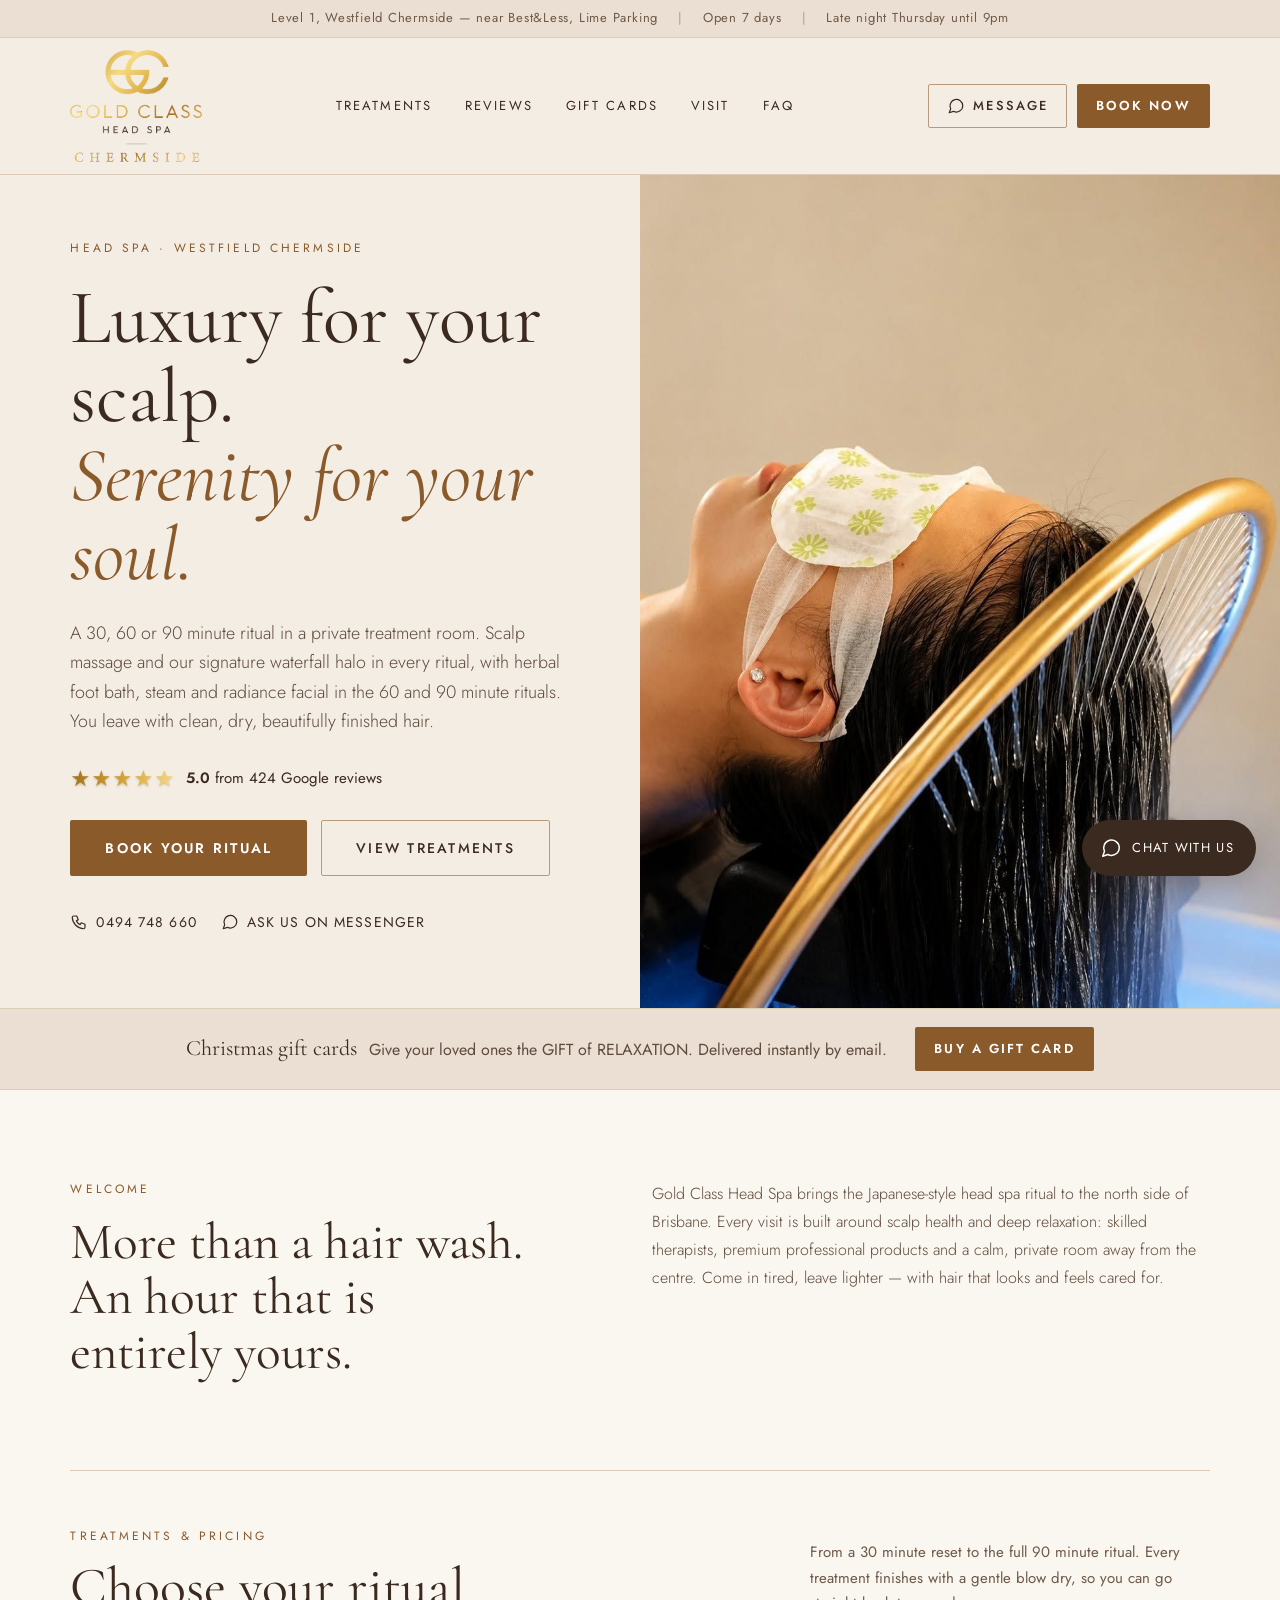
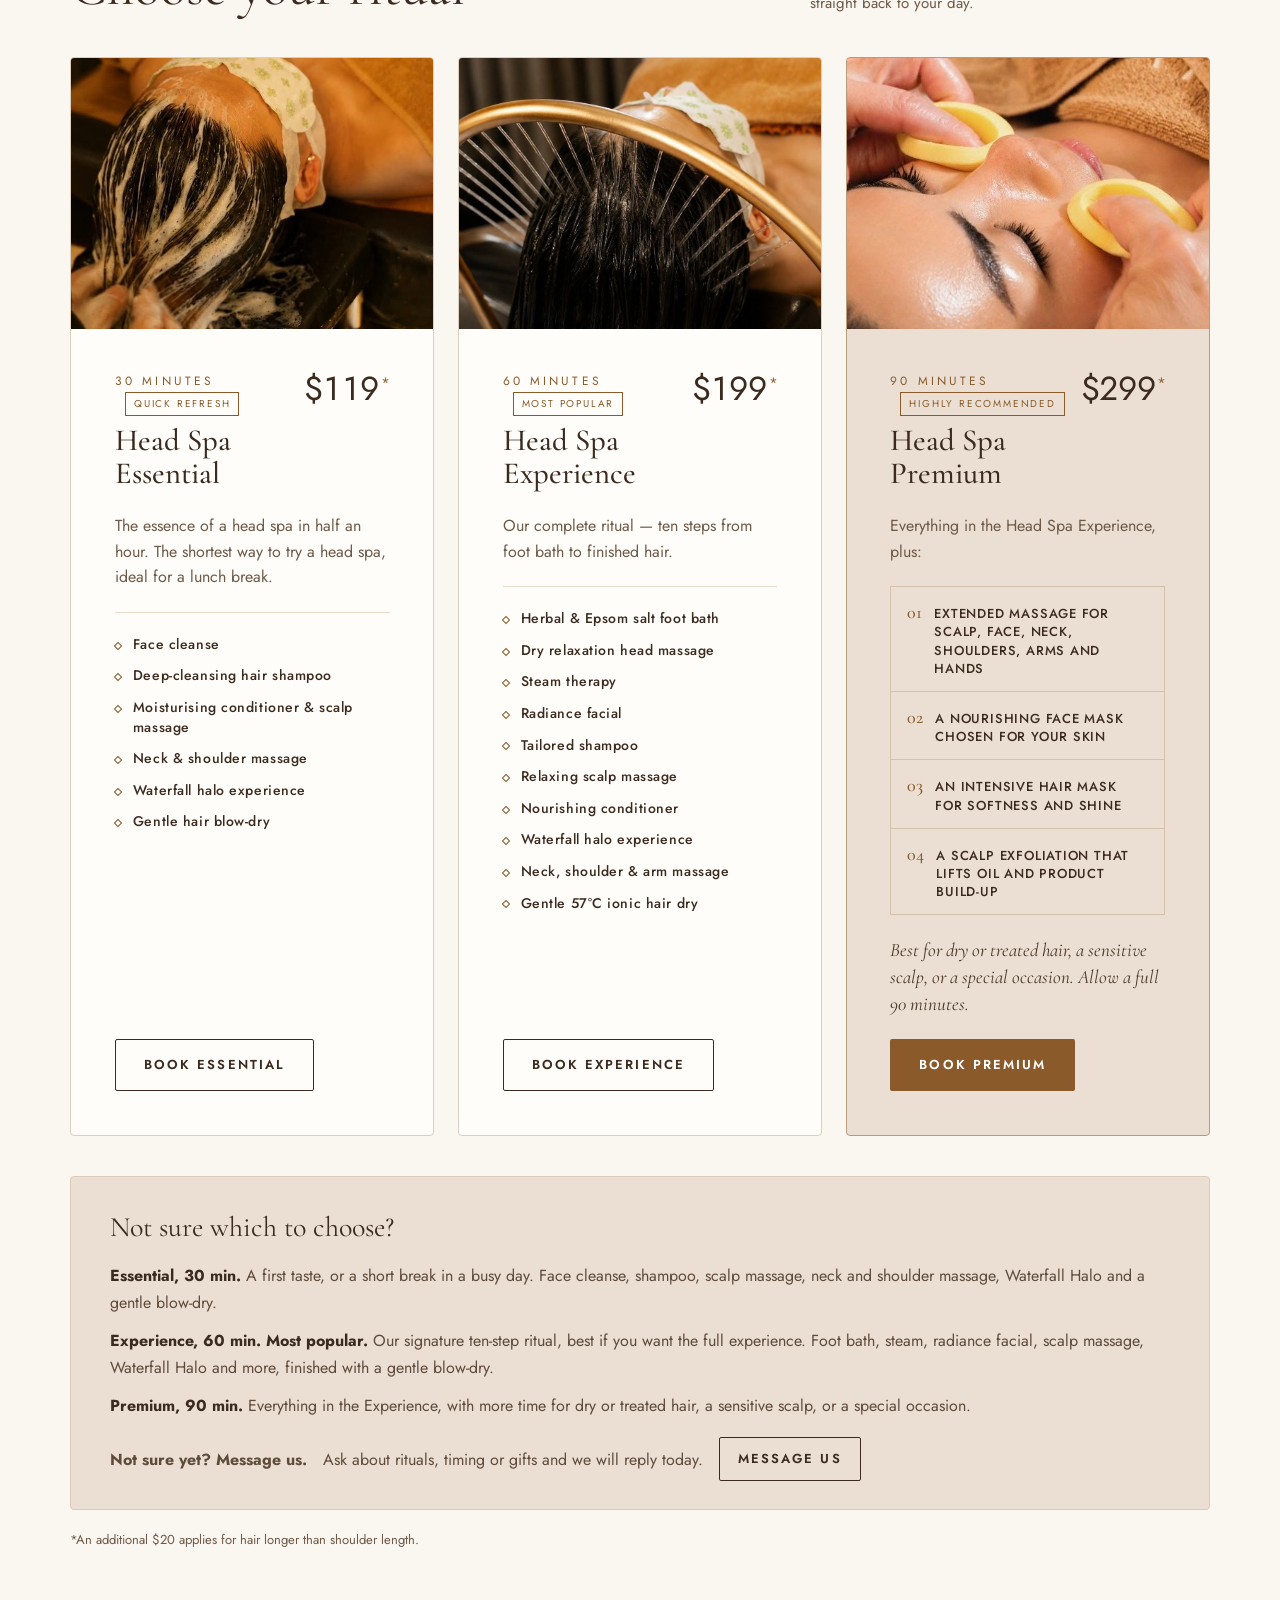
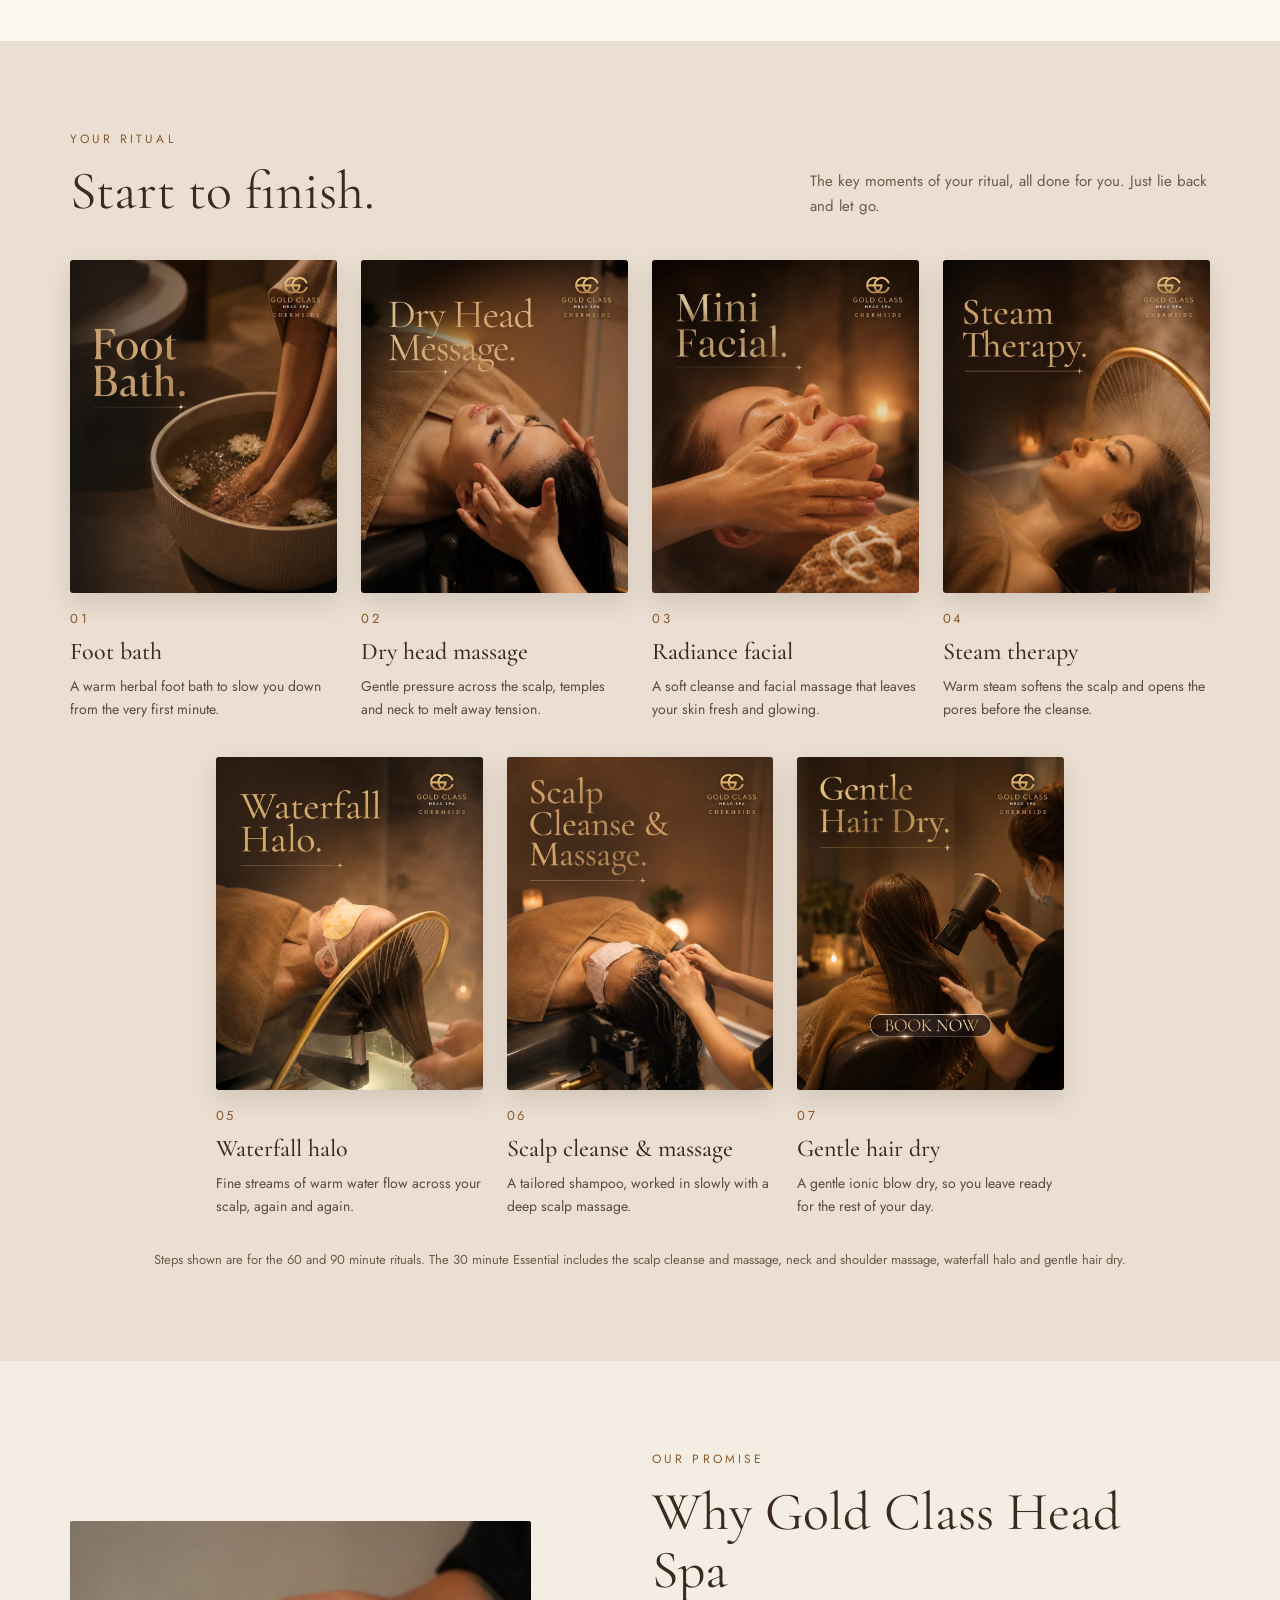
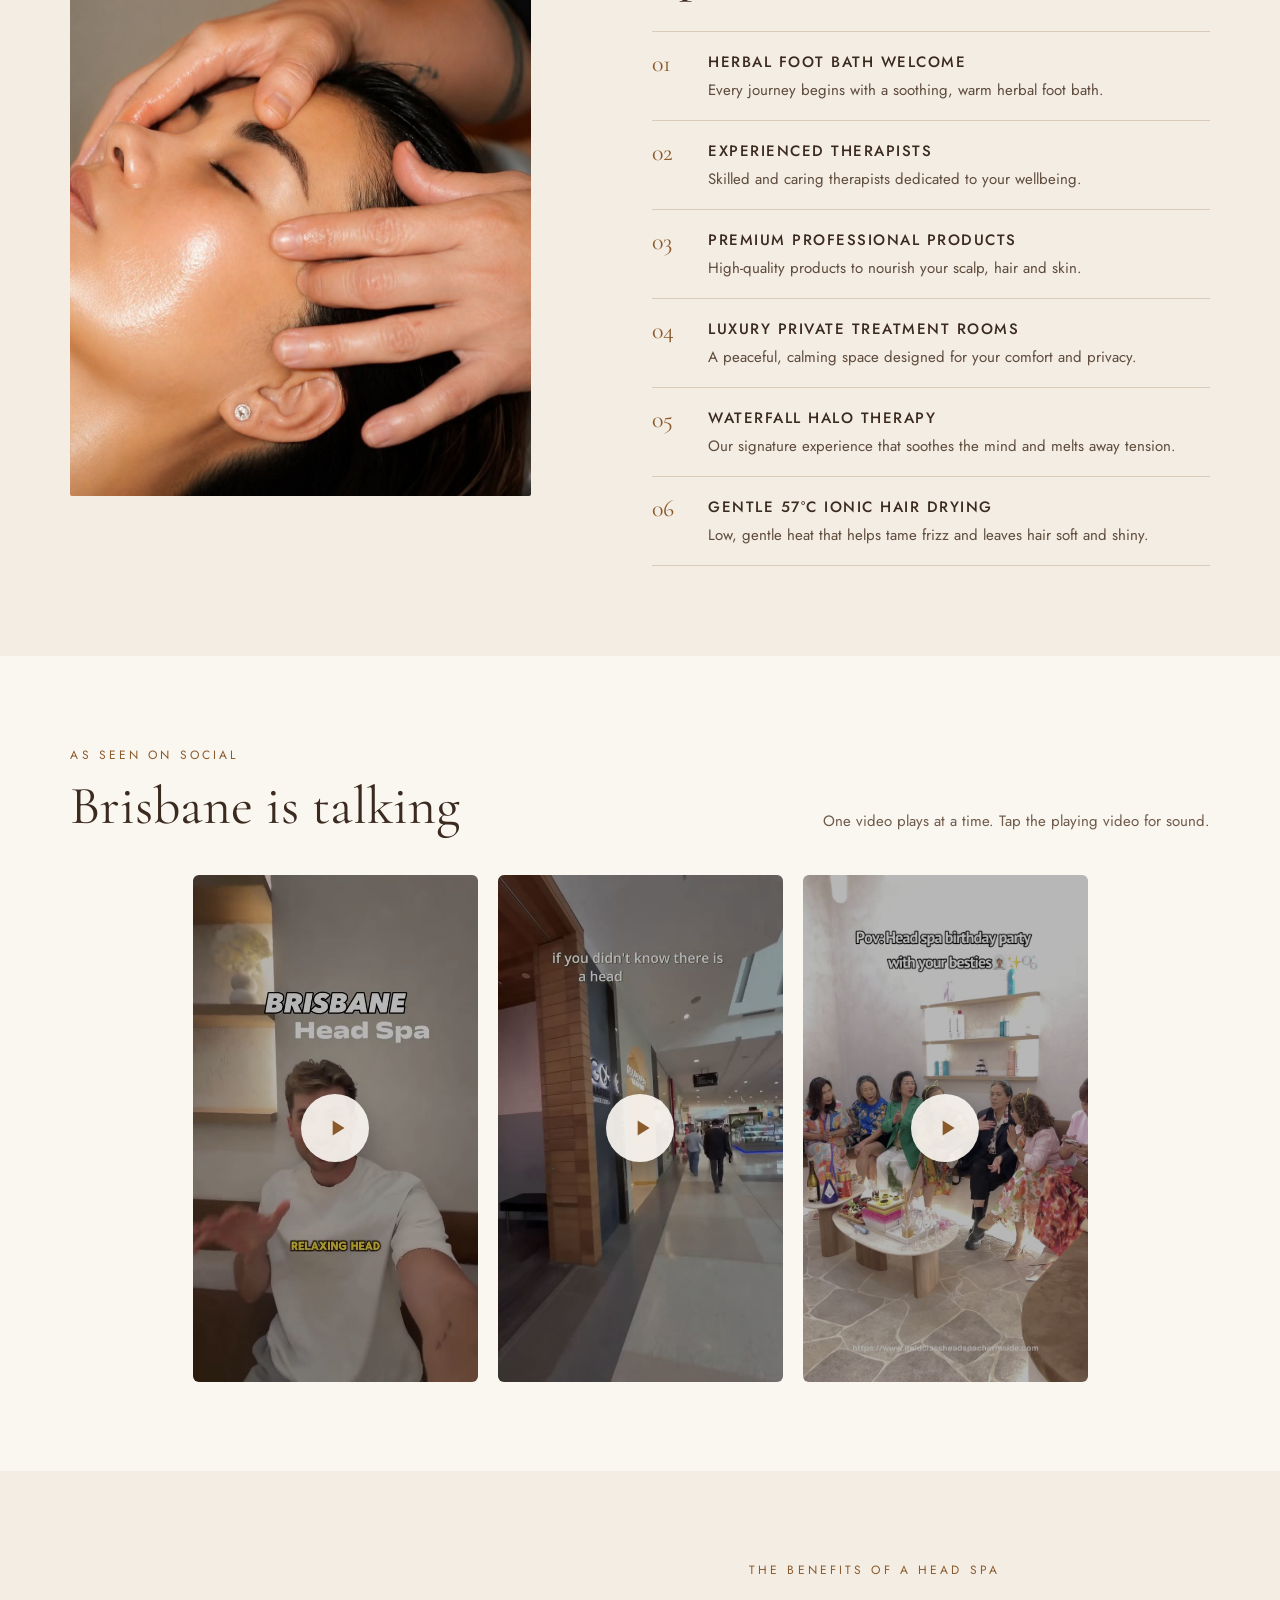
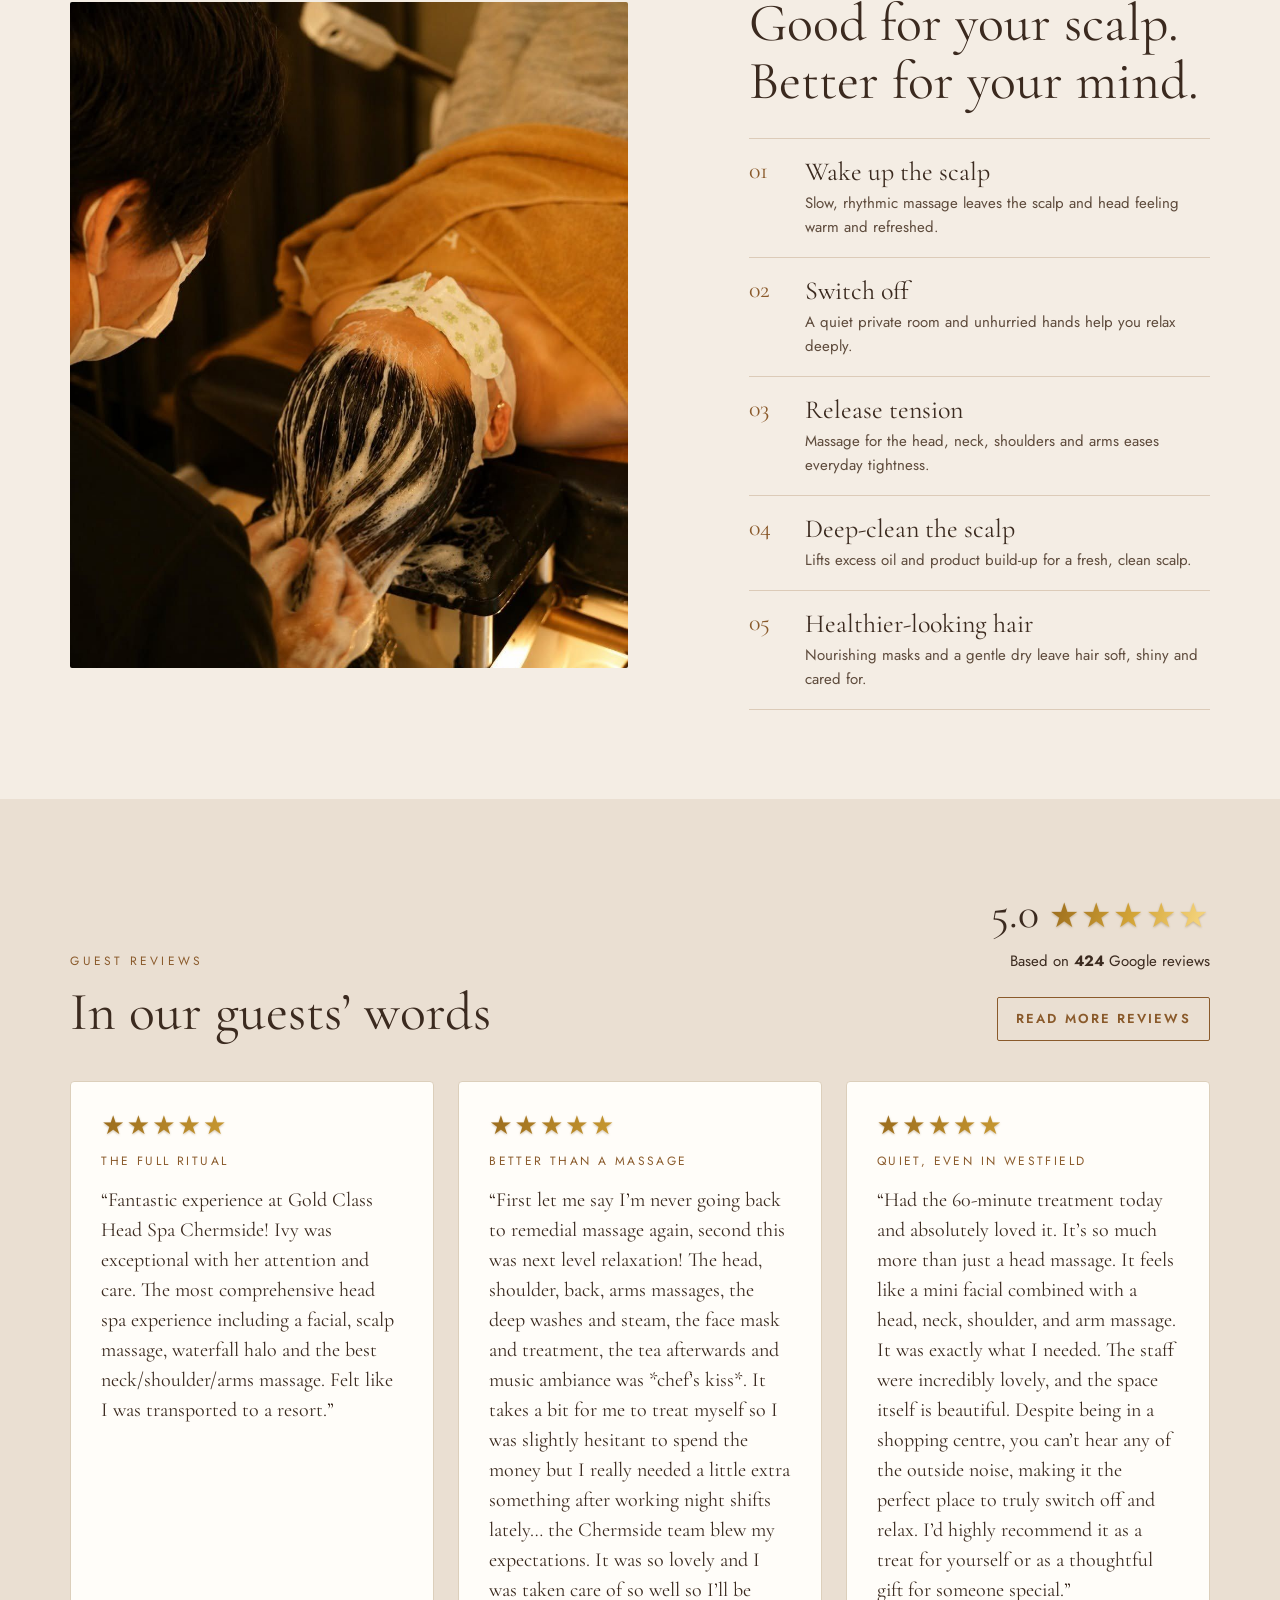
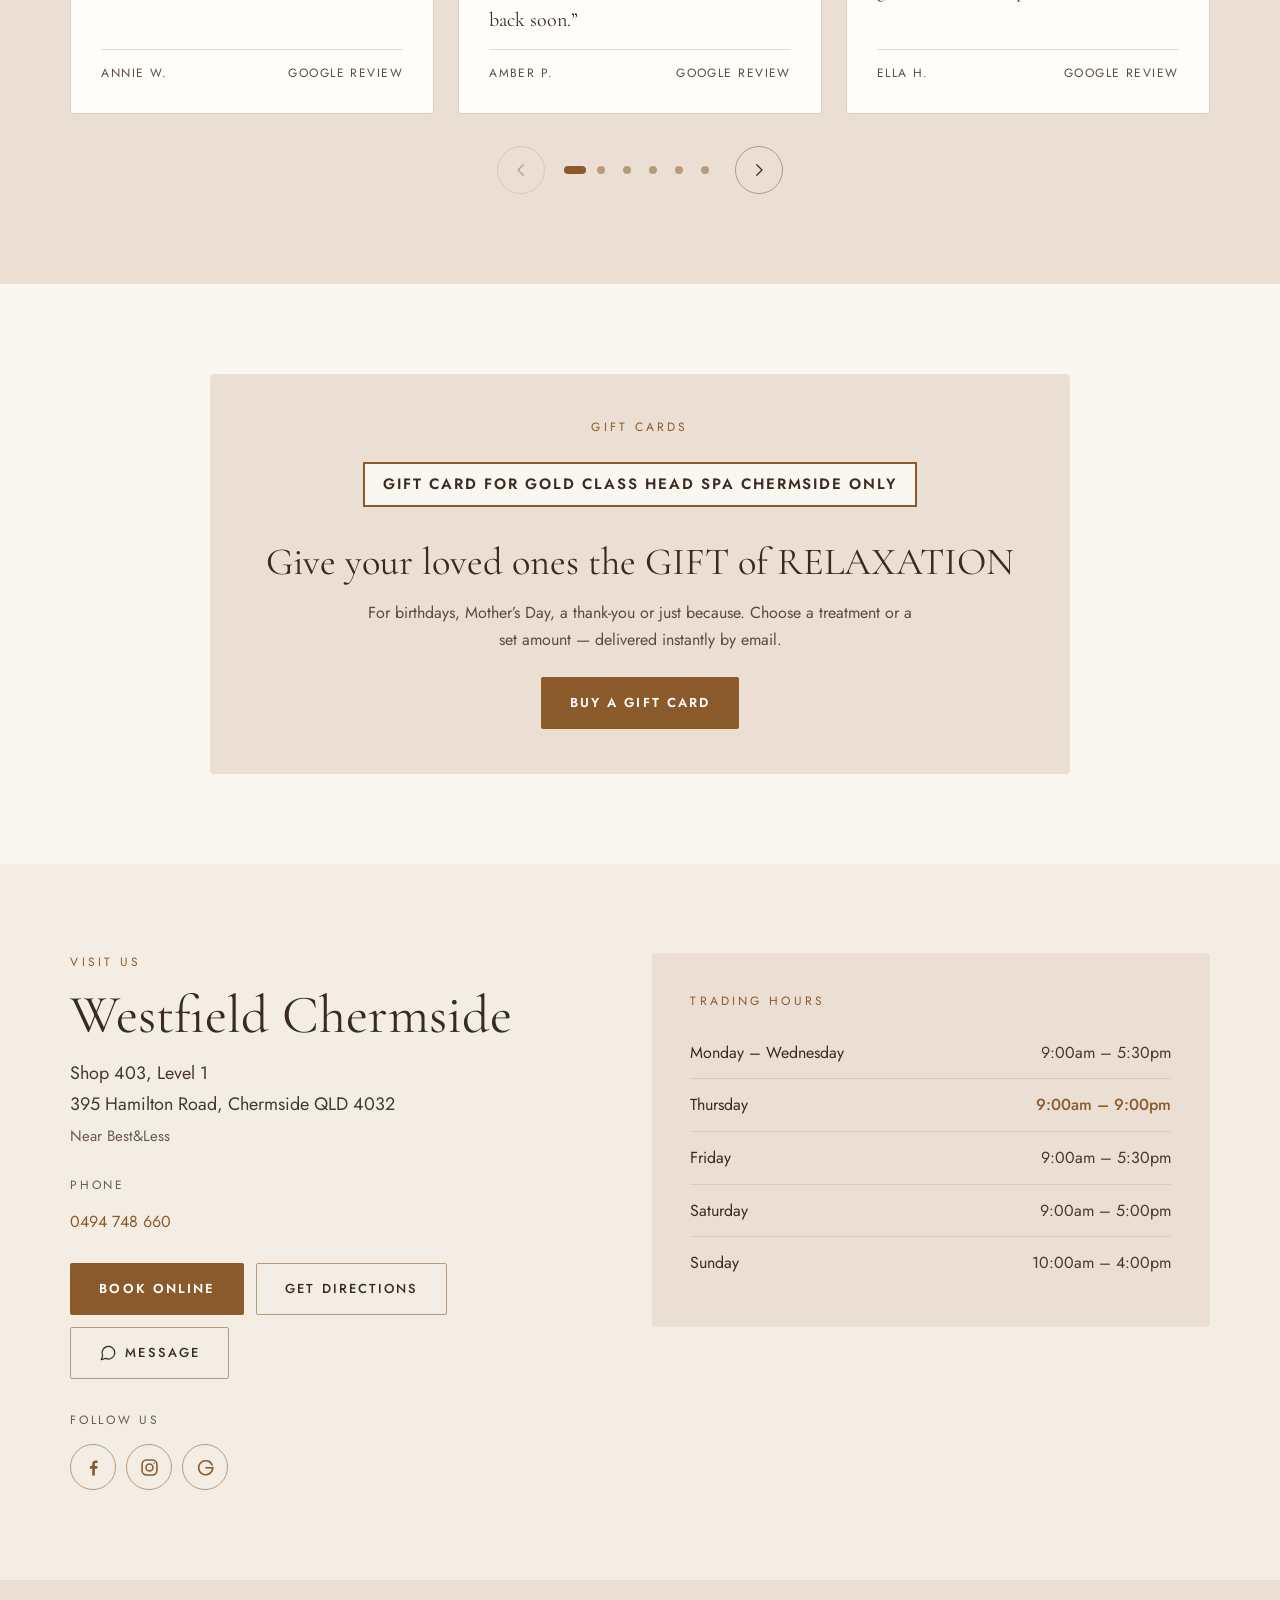
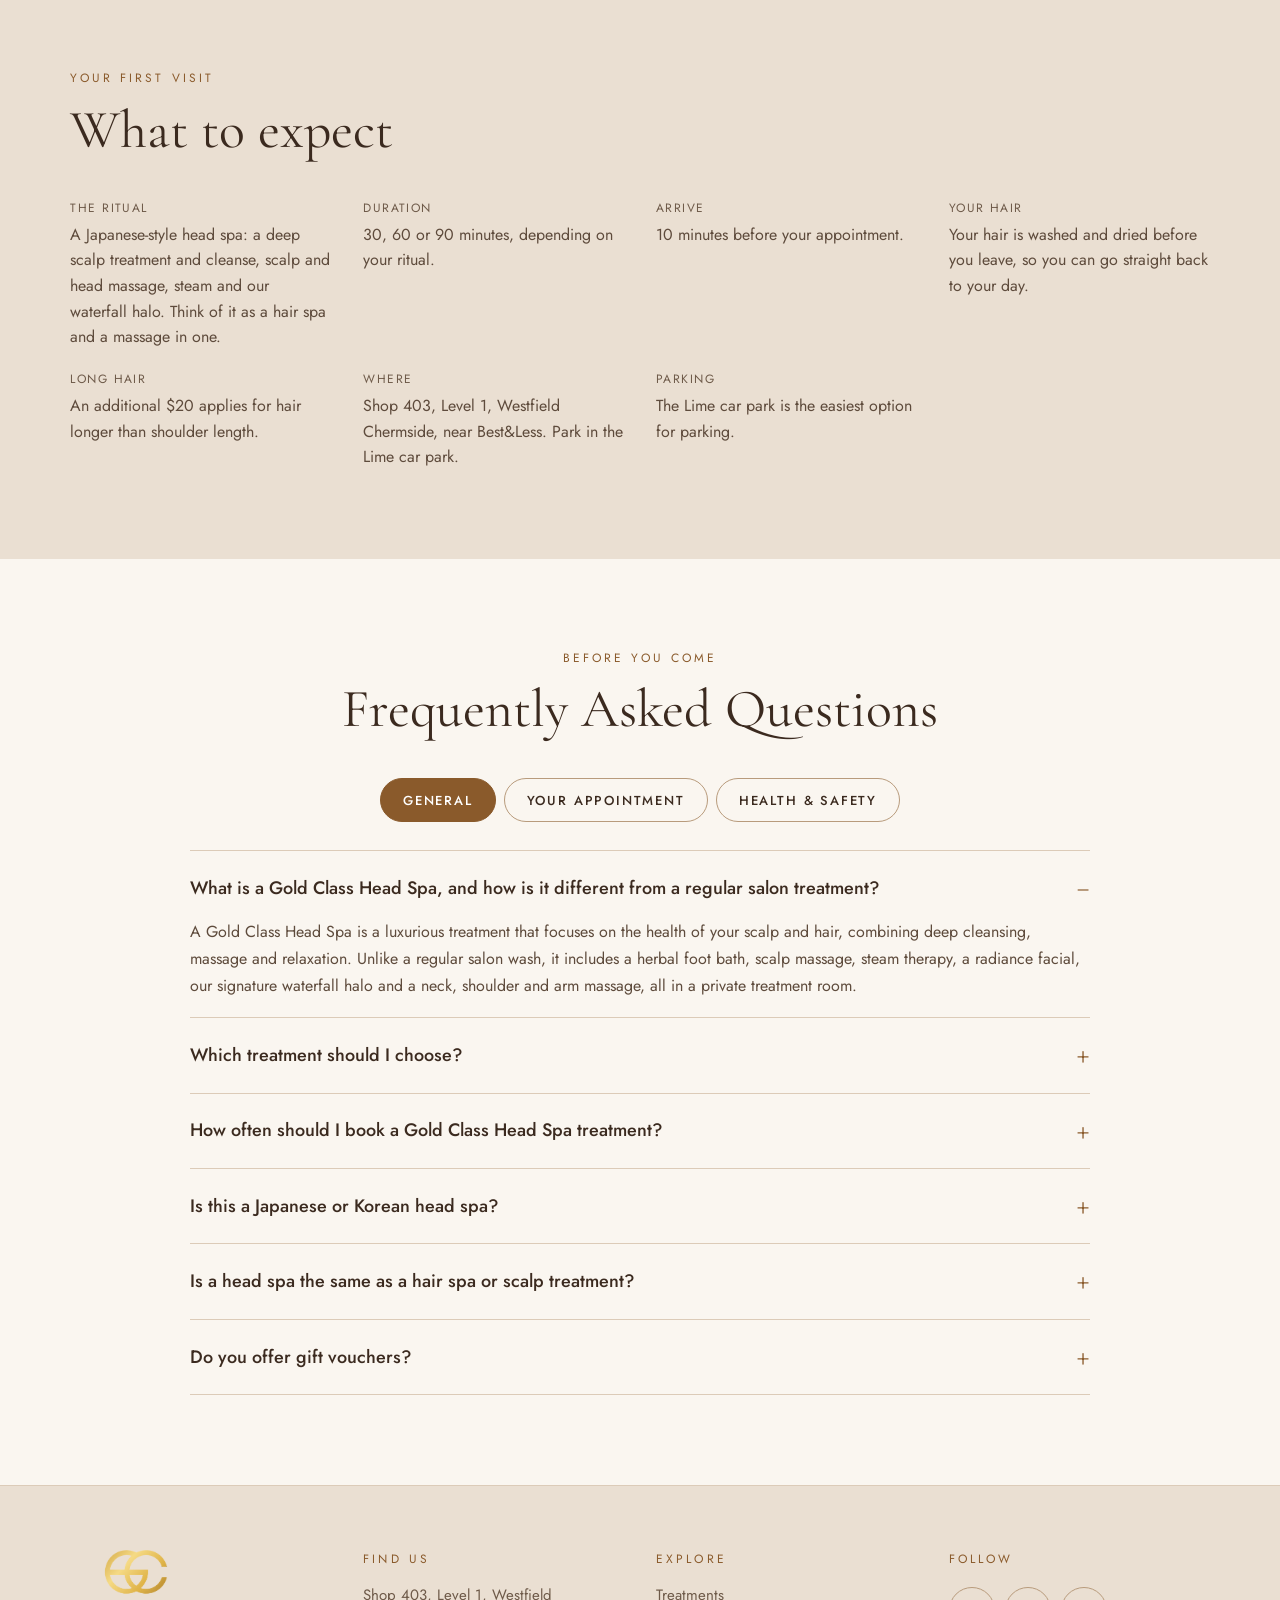
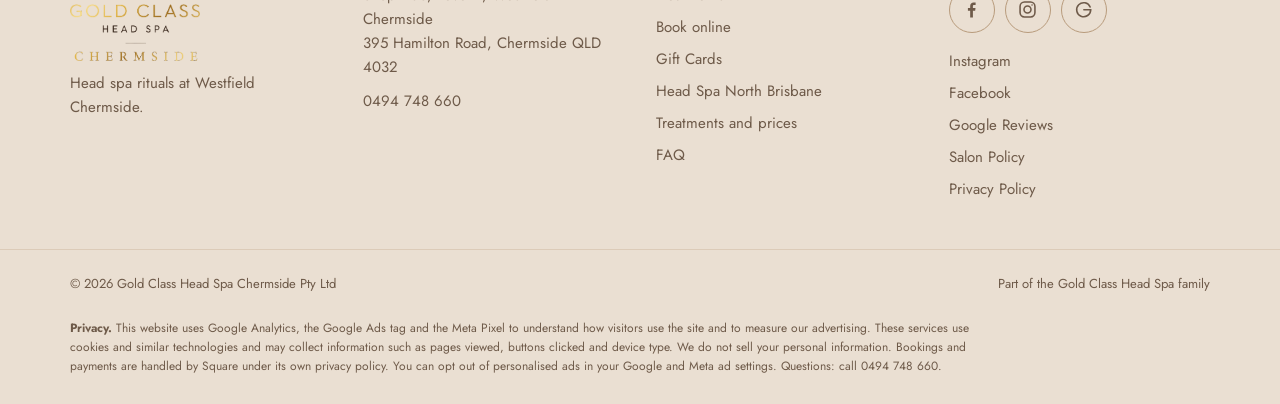
==== commit 61d71989: "Centre the 3 social videos; 3 phone dots; version CSS/JS links so updates show immediately Co-Author" ====
--- a/index.html
+++ b/index.html
@@ -41,7 +41,7 @@
 <link rel="preconnect" href="https://fonts.googleapis.com">
 <link rel="preconnect" href="https://fonts.gstatic.com" crossorigin>
 <link rel="stylesheet" href="https://fonts.googleapis.com/css2?family=Cormorant+Garamond:ital,wght@0,400;0,500;1,400&family=Jost:wght@300;400;500;600&display=swap">
-<link rel="stylesheet" href="assets/css/site.css">
+<link rel="stylesheet" href="assets/css/site.css?v=20261125">
 <script type="application/ld+json">
 {
  "@context": "https://schema.org",
@@ -446,7 +446,7 @@
       </div>
       <div class="video-nav">
         <button type="button" class="video-arrow" id="vidPrev" aria-label="Previous video"><svg class="ico" viewBox="0 0 24 24" aria-hidden="true"><path d="M15 5l-7 7 7 7"/></svg></button>
-        <div class="video-dots" id="vidDots"><button type="button" aria-label="Video 1"></button><button type="button" aria-label="Video 2"></button><button type="button" aria-label="Video 3"></button><button type="button" aria-label="Video 4"></button></div>
+        <div class="video-dots" id="vidDots"><button type="button" aria-label="Video 1"></button><button type="button" aria-label="Video 2"></button><button type="button" aria-label="Video 3"></button></div>
         <button type="button" class="video-arrow" id="vidNext" aria-label="Next video"><svg class="ico" viewBox="0 0 24 24" aria-hidden="true"><path d="M9 5l7 7-7 7"/></svg></button>
       </div>
     </div>
@@ -662,6 +662,6 @@
   <a class="btn btn-solid btn-glow" href="https://book.squareup.com/appointments/vua2hb0rjhnlym/location/L93RV1W2DN5CJ" target="_blank" rel="noopener">Book Now</a>
 </div>
 
-<script src="assets/js/site.js" defer></script>
+<script src="assets/js/site.js?v=20261125" defer></script>
 </body>
 </html>
--- a/assets/css/site.css
+++ b/assets/css/site.css
@@ -182,7 +182,8 @@
 .promise p { margin-top: 4px; font-size: 15px; color: var(--body); }
 
 /* Videos — one plays at a time */
-.videos { display: grid; grid-template-columns: repeat(3, minmax(0, 1fr)); gap: 20px; max-width: 920px; margin: 0 auto; }
+.videos { display: flex; justify-content: center; gap: 20px; max-width: 1200px; margin: 0 auto; }
+@media (min-width: 641px) { .videos > .video-card { flex: 0 1 285px; } }
 .video-card { margin: 0; position: relative; aspect-ratio: 9 / 16; border-radius: 6px; overflow: hidden; background: var(--sand); }
 .video-card video { width: 100%; height: 100%; object-fit: cover; transition: filter .3s; }
 .video-card:not(.is-playing) video { filter: brightness(0.72) saturate(0.9); }
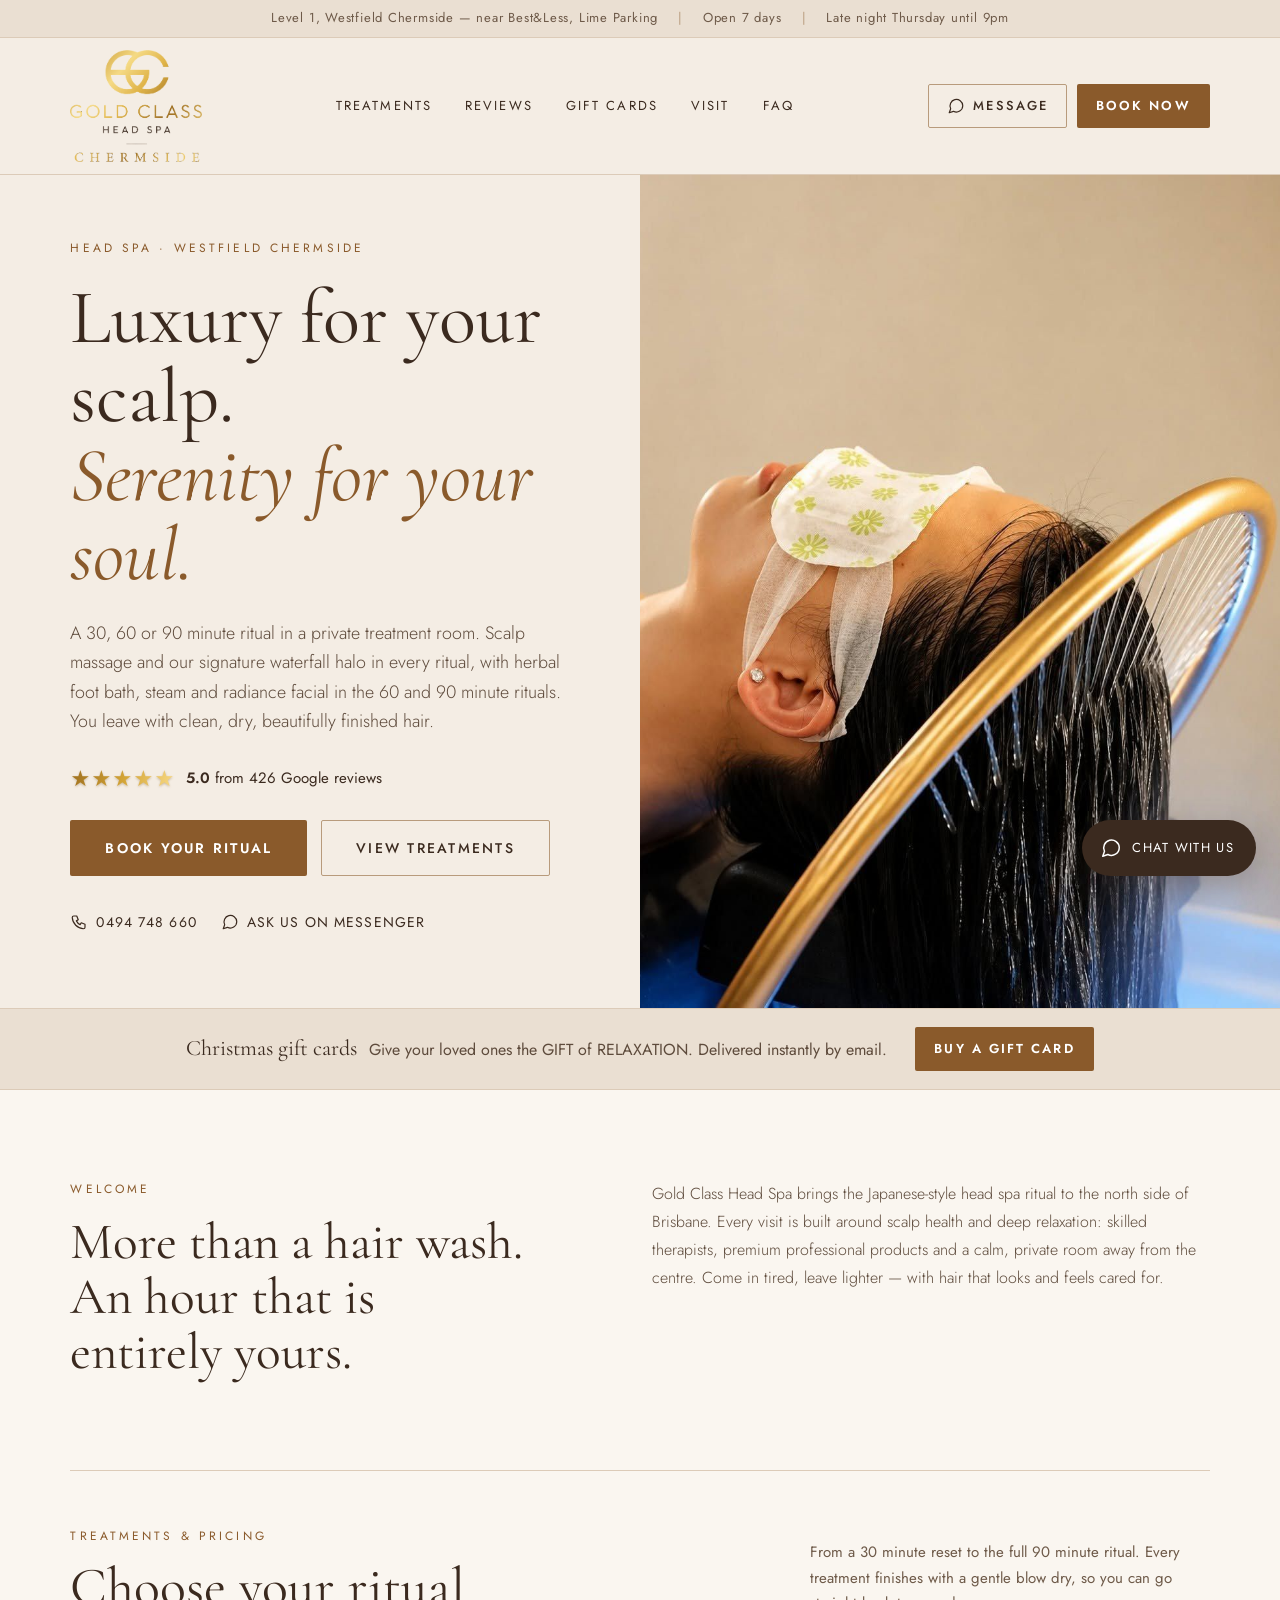
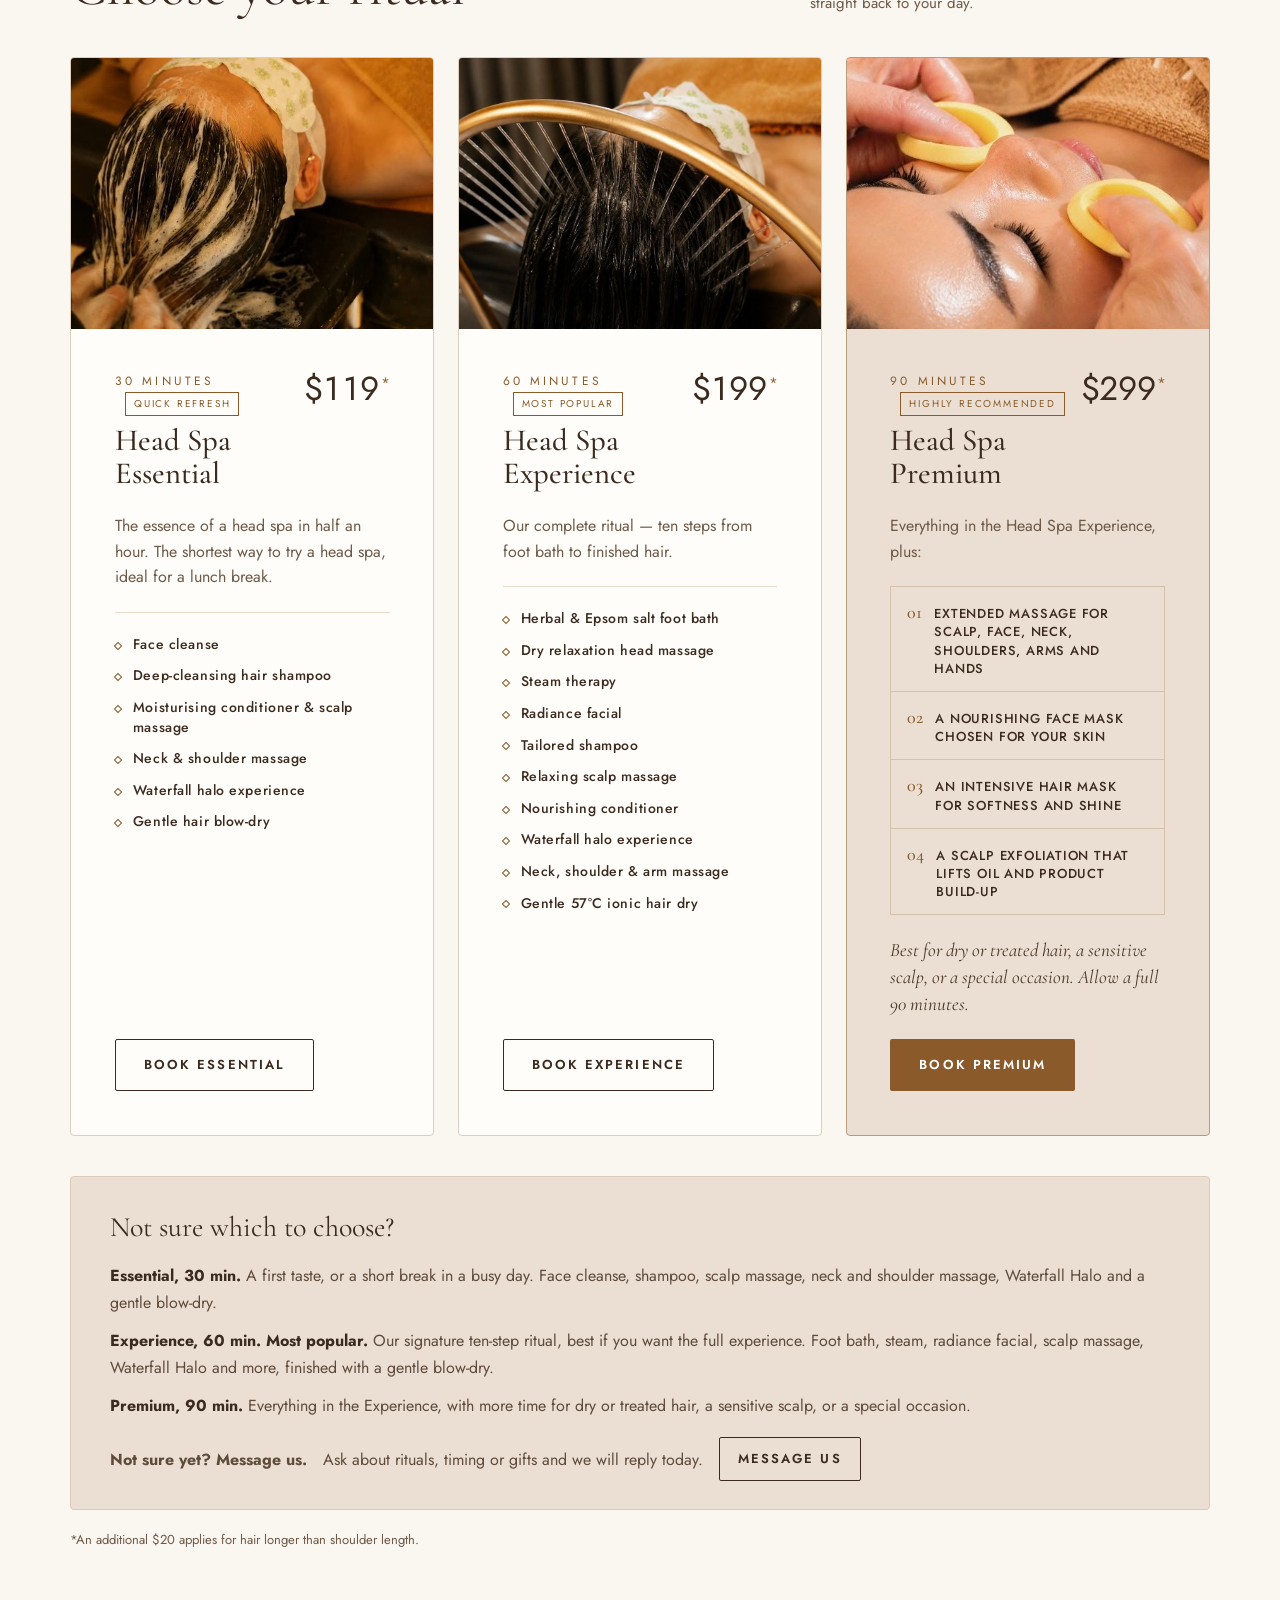
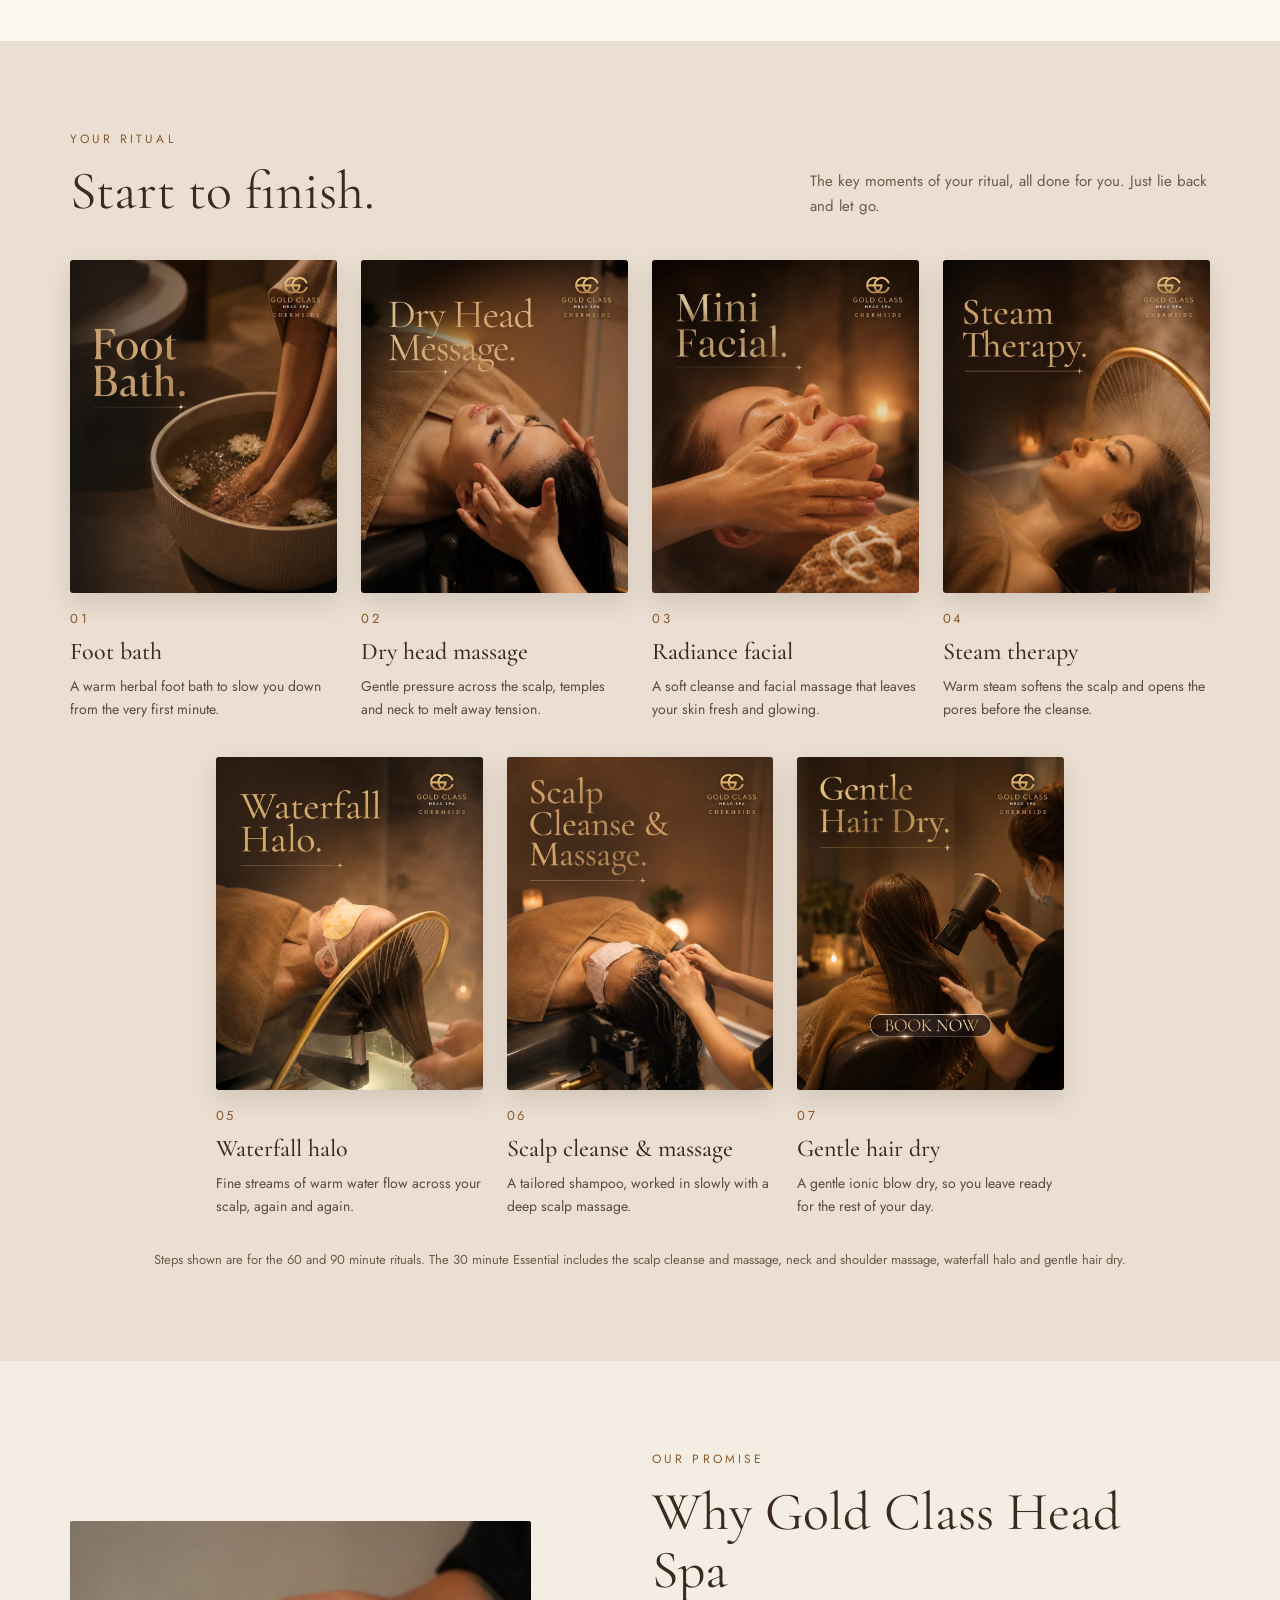
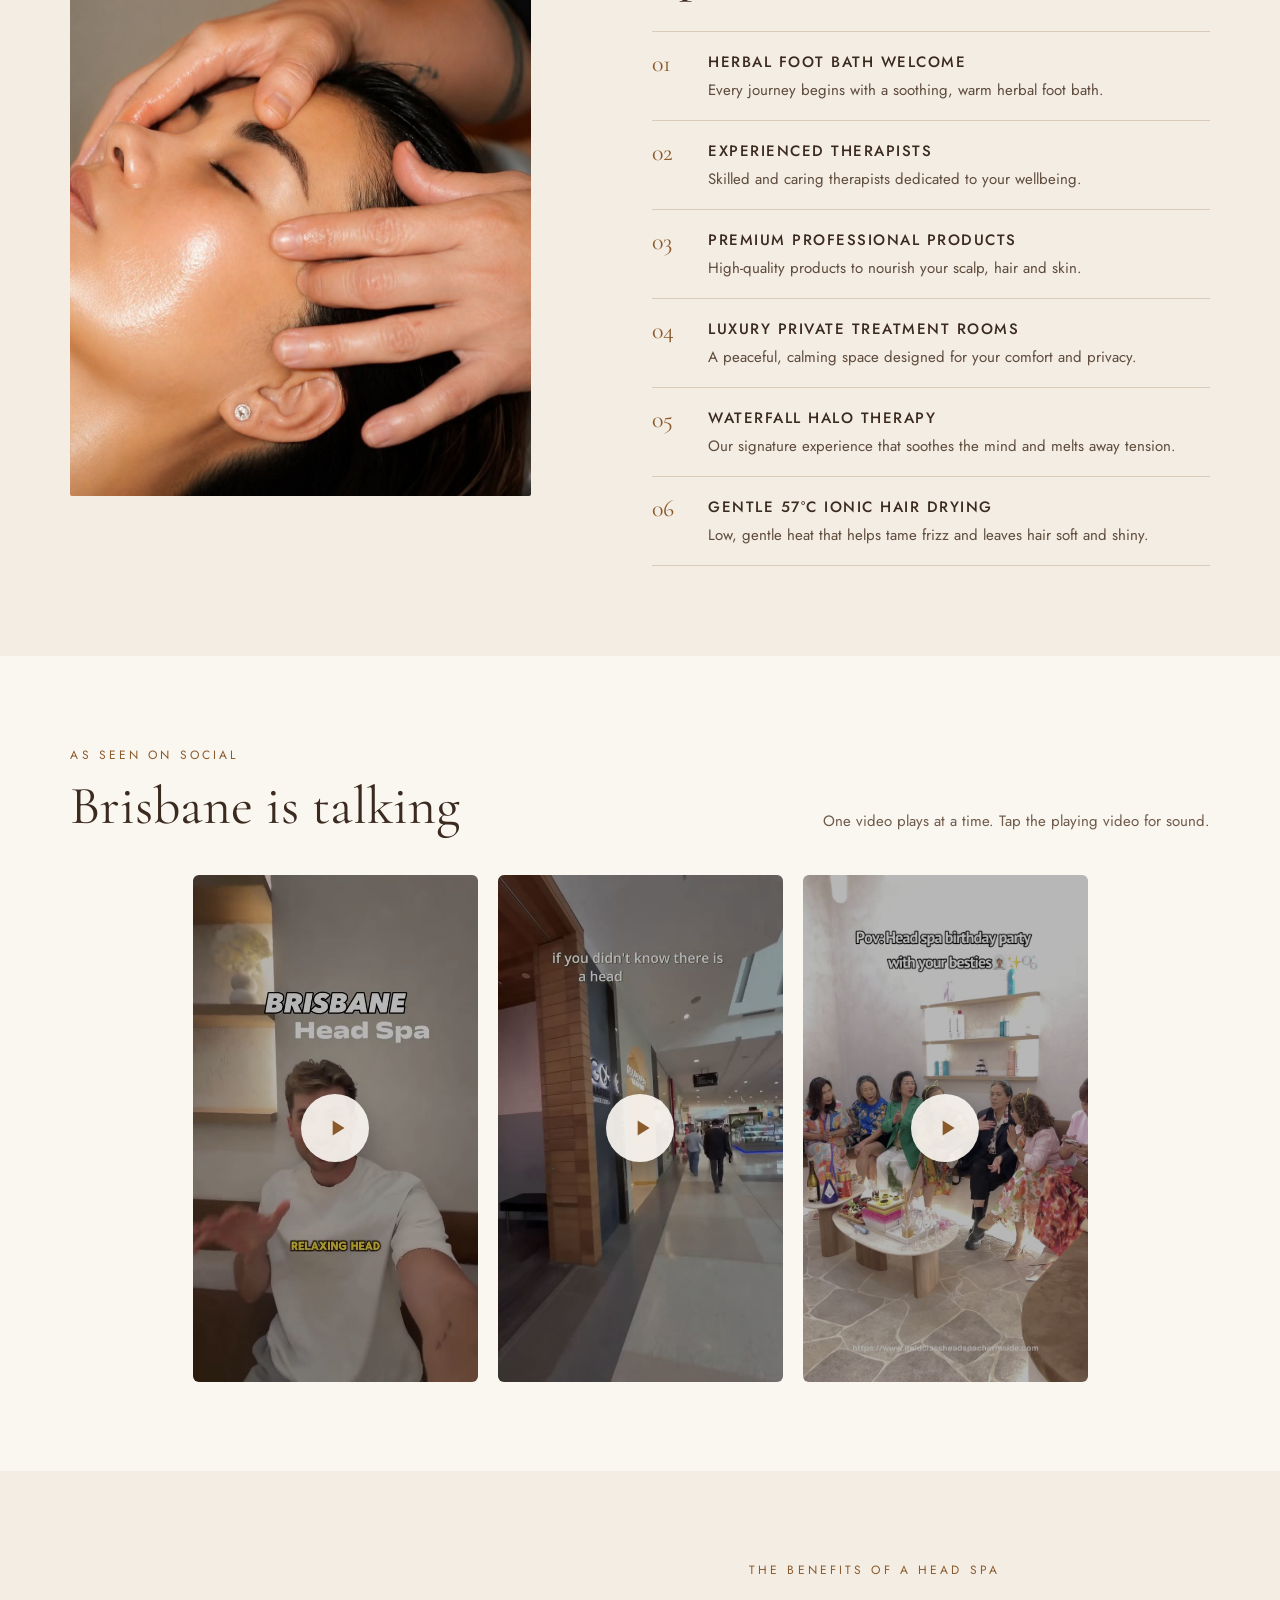
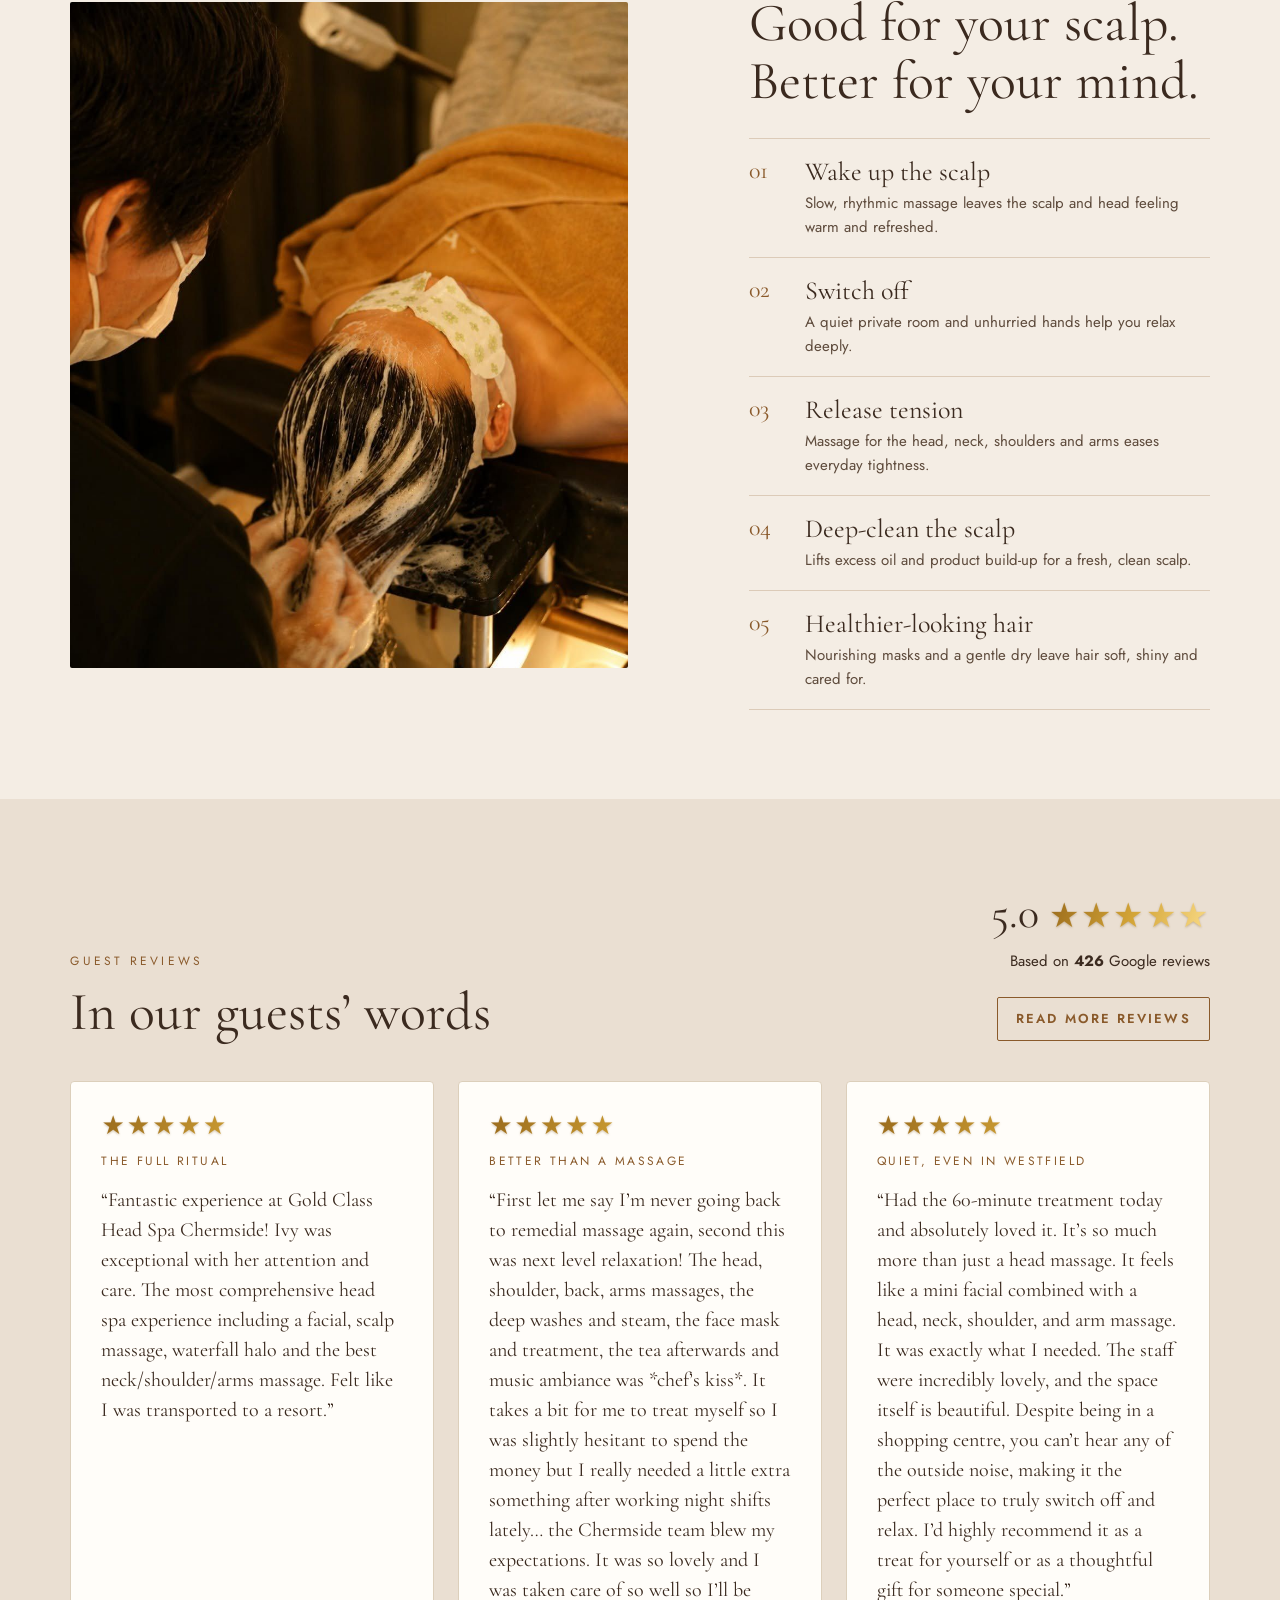
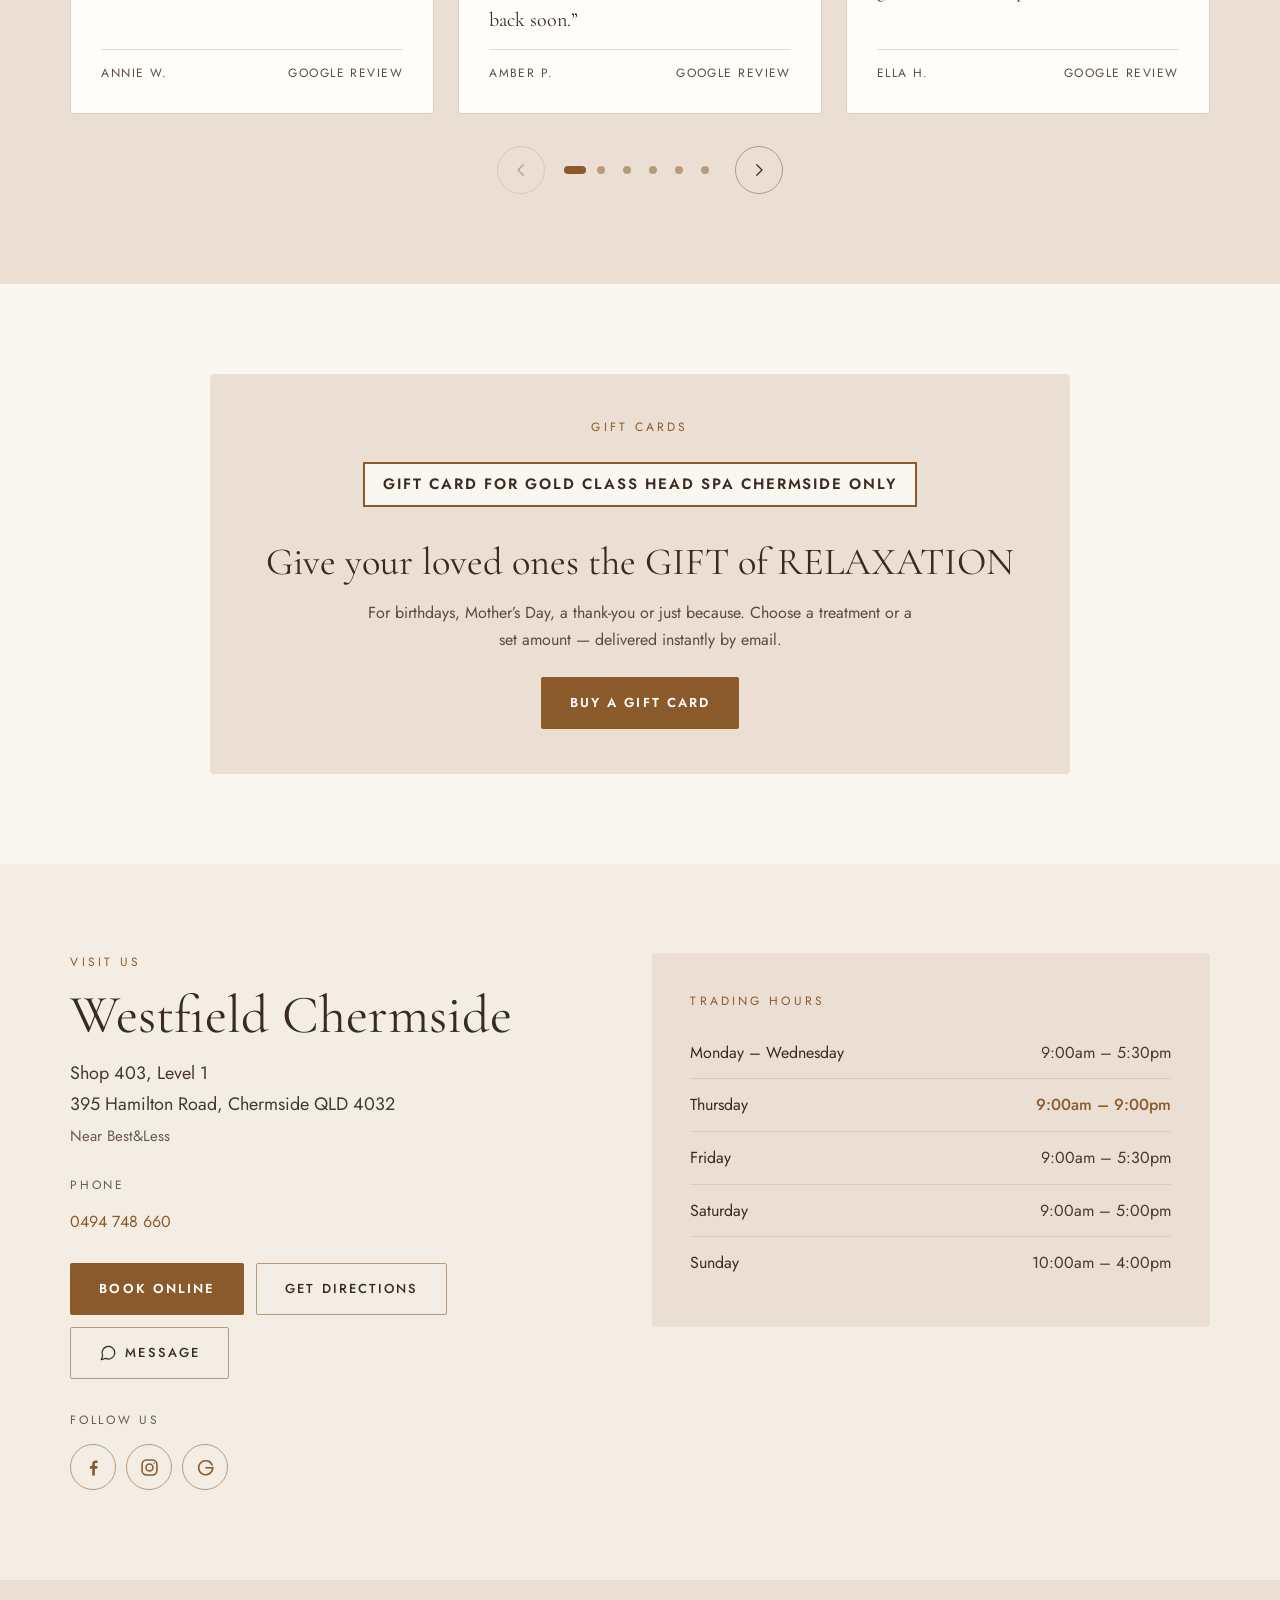
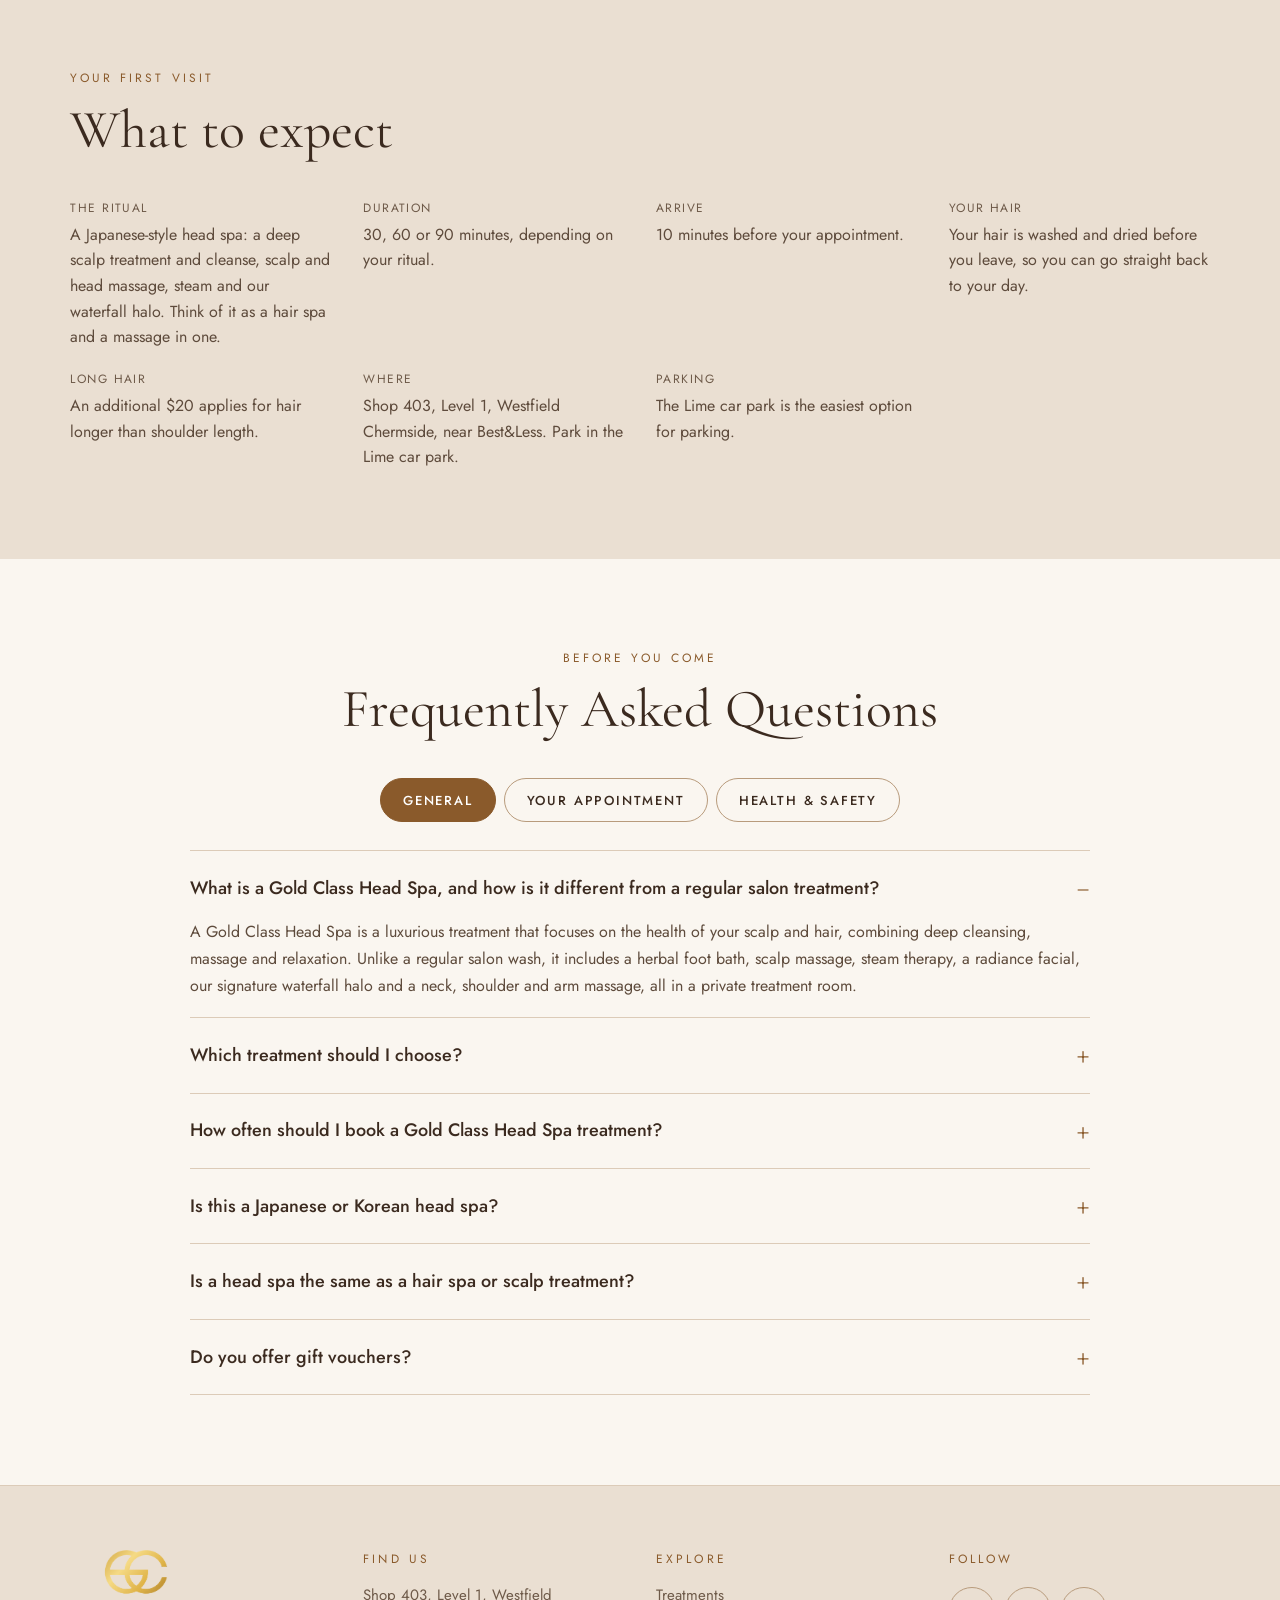
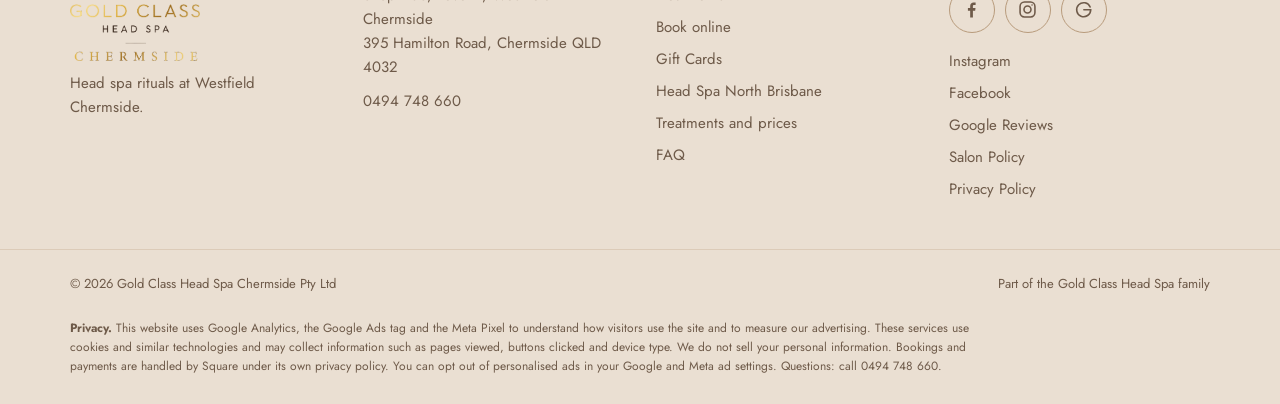
==== commit 576b77b3: "Update Google review count to 426 Co-Authored-By: Claude Sonnet 5.5 <noreply@anthropic.com> Claude-S" ====
--- a/index.html
+++ b/index.html
@@ -205,7 +205,7 @@
   <div class="hero-copy">
     <h1><span class="eyebrow h1-kicker">Head Spa · Westfield Chermside</span>Luxury for your scalp.<br><em>Serenity for your soul.</em></h1>
     <p class="lead">A 30, 60 or 90 minute ritual in a private treatment room. Scalp massage and our signature waterfall halo in every ritual, with herbal foot bath, steam and radiance facial in the 60 and 90 minute rituals. You leave with clean, dry, beautifully finished hair.</p>
-    <p class="rating-line"><span class="stars" aria-hidden="true">★★★★★</span><span><strong data-rating>5.0</strong> from <span data-review-count>424</span> Google reviews</span></p>
+    <p class="rating-line"><span class="stars" aria-hidden="true">★★★★★</span><span><strong data-rating>5.0</strong> from <span data-review-count>426</span> Google reviews</span></p>
     <p class="hero-price">30, 60 or 90 minute ritual · from <strong>$119</strong></p>
     <div class="hero-ctas">
       <a class="btn btn-solid btn-lg" href="https://book.squareup.com/appointments/vua2hb0rjhnlym/location/L93RV1W2DN5CJ" target="_blank" rel="noopener">Book Your Ritual</a>
@@ -483,7 +483,7 @@
       </div>
       <div class="rating-box">
         <p class="rating-big"><span data-rating>5.0</span> <span class="stars">★★★★★</span></p>
-        <p>Based on <strong data-review-count>424</strong> Google reviews</p>
+        <p>Based on <strong data-review-count>426</strong> Google reviews</p>
         <a class="btn btn-accent-outline btn-sm" href="https://www.google.com/search?q=gold+class+head+spa+chermside+review" target="_blank" rel="noopener">Read More Reviews</a>
       </div>
     </div>
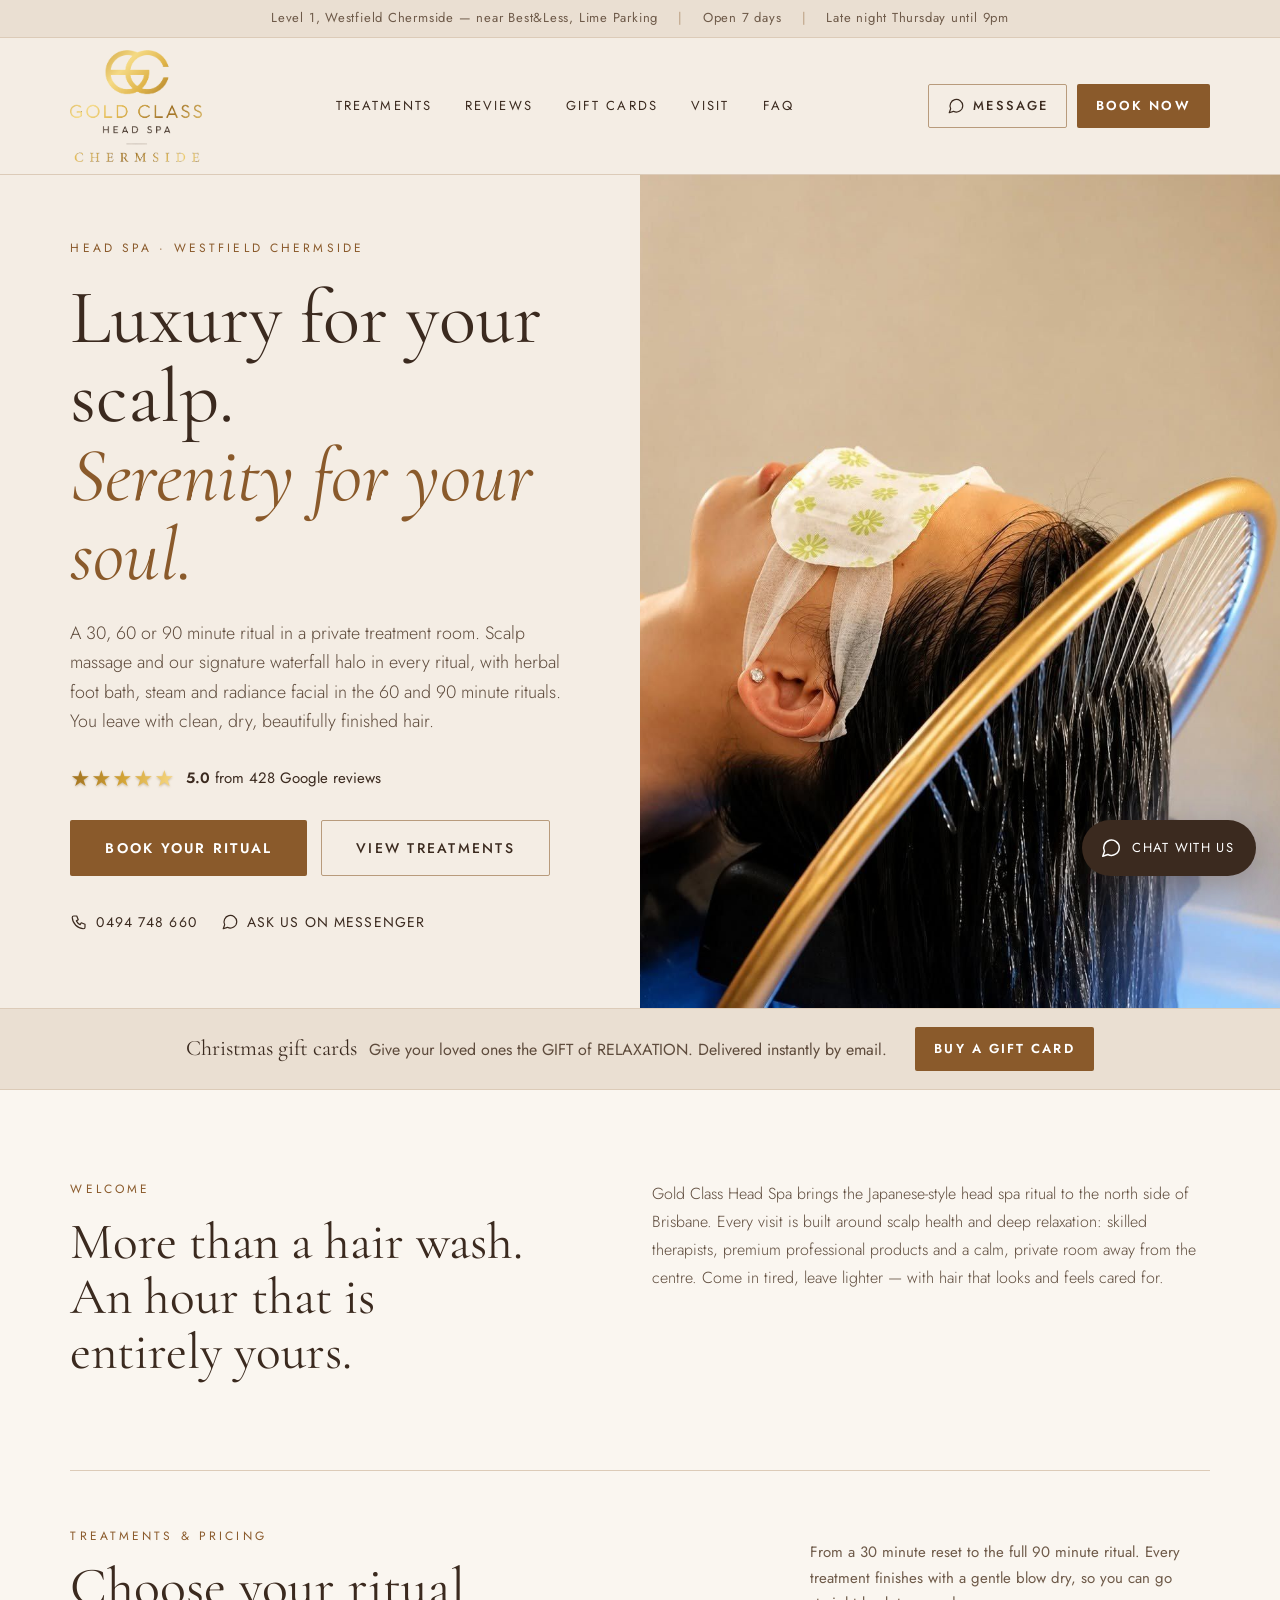
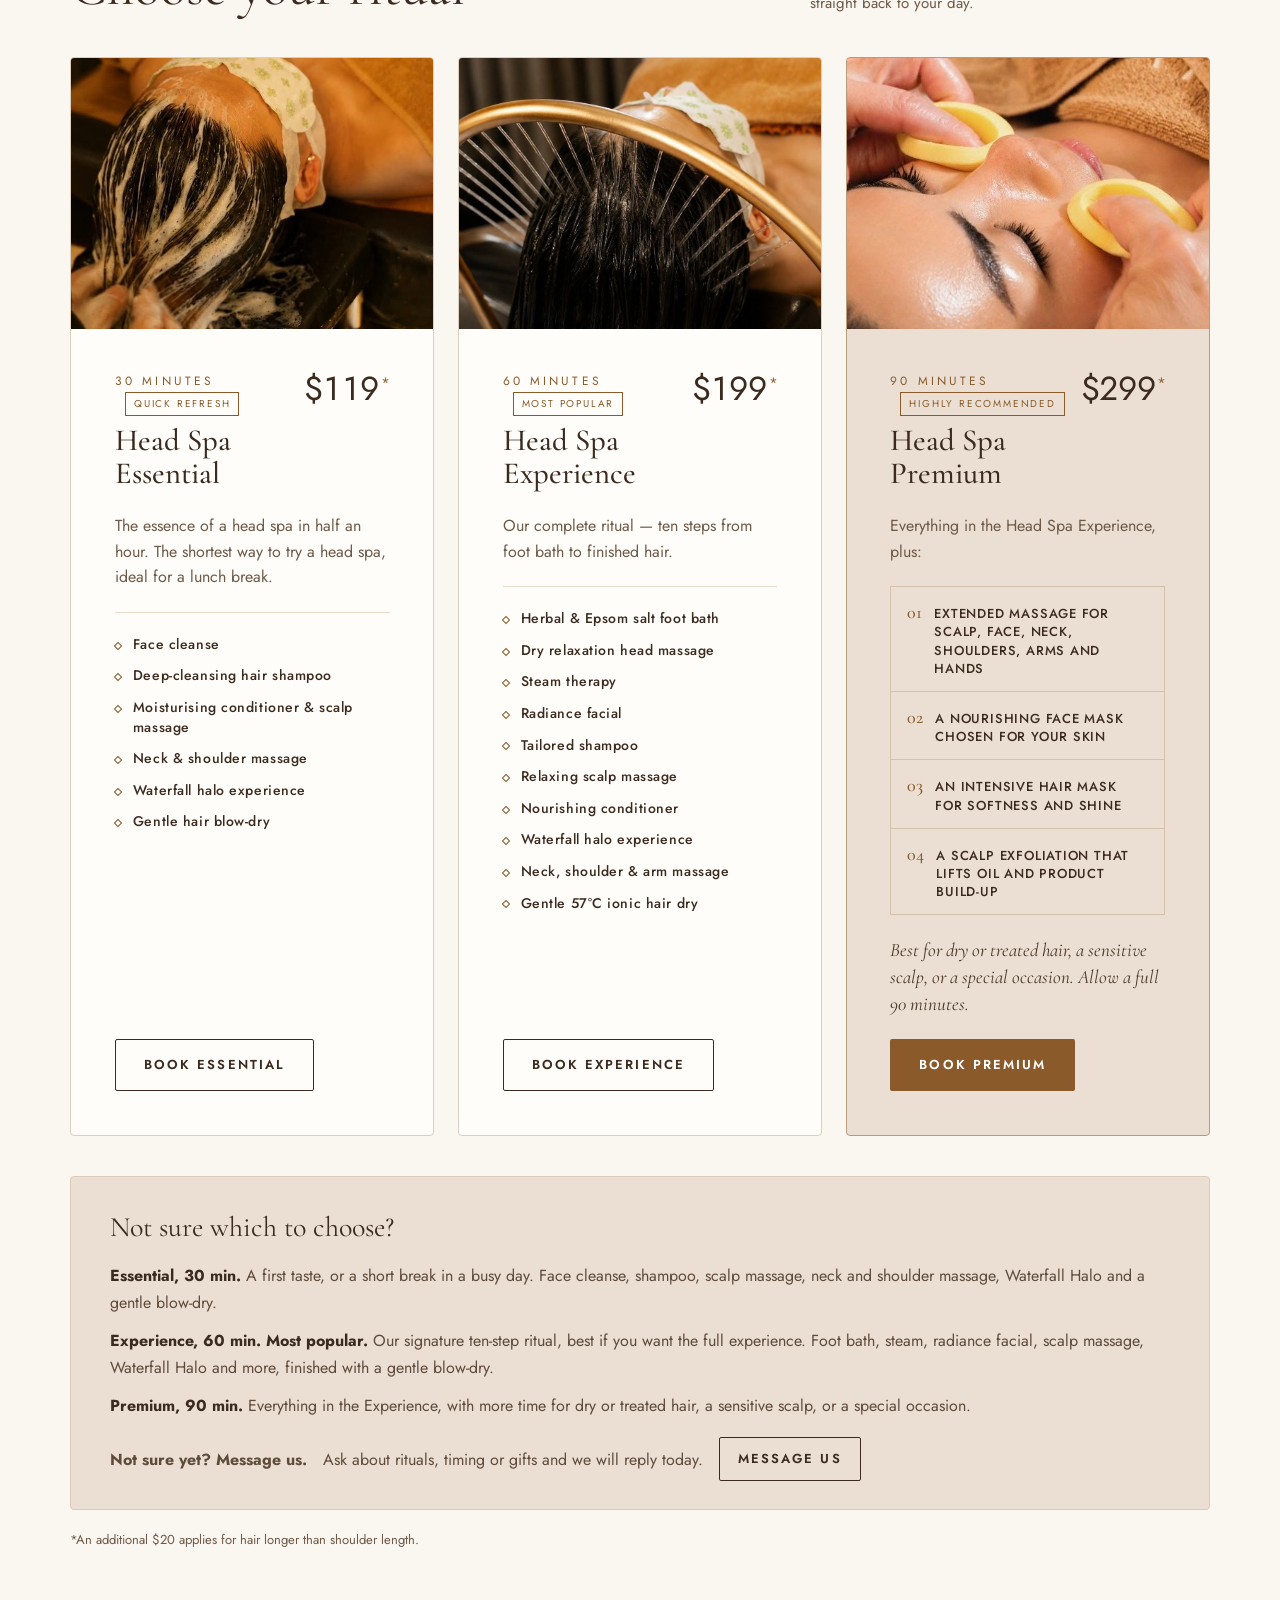
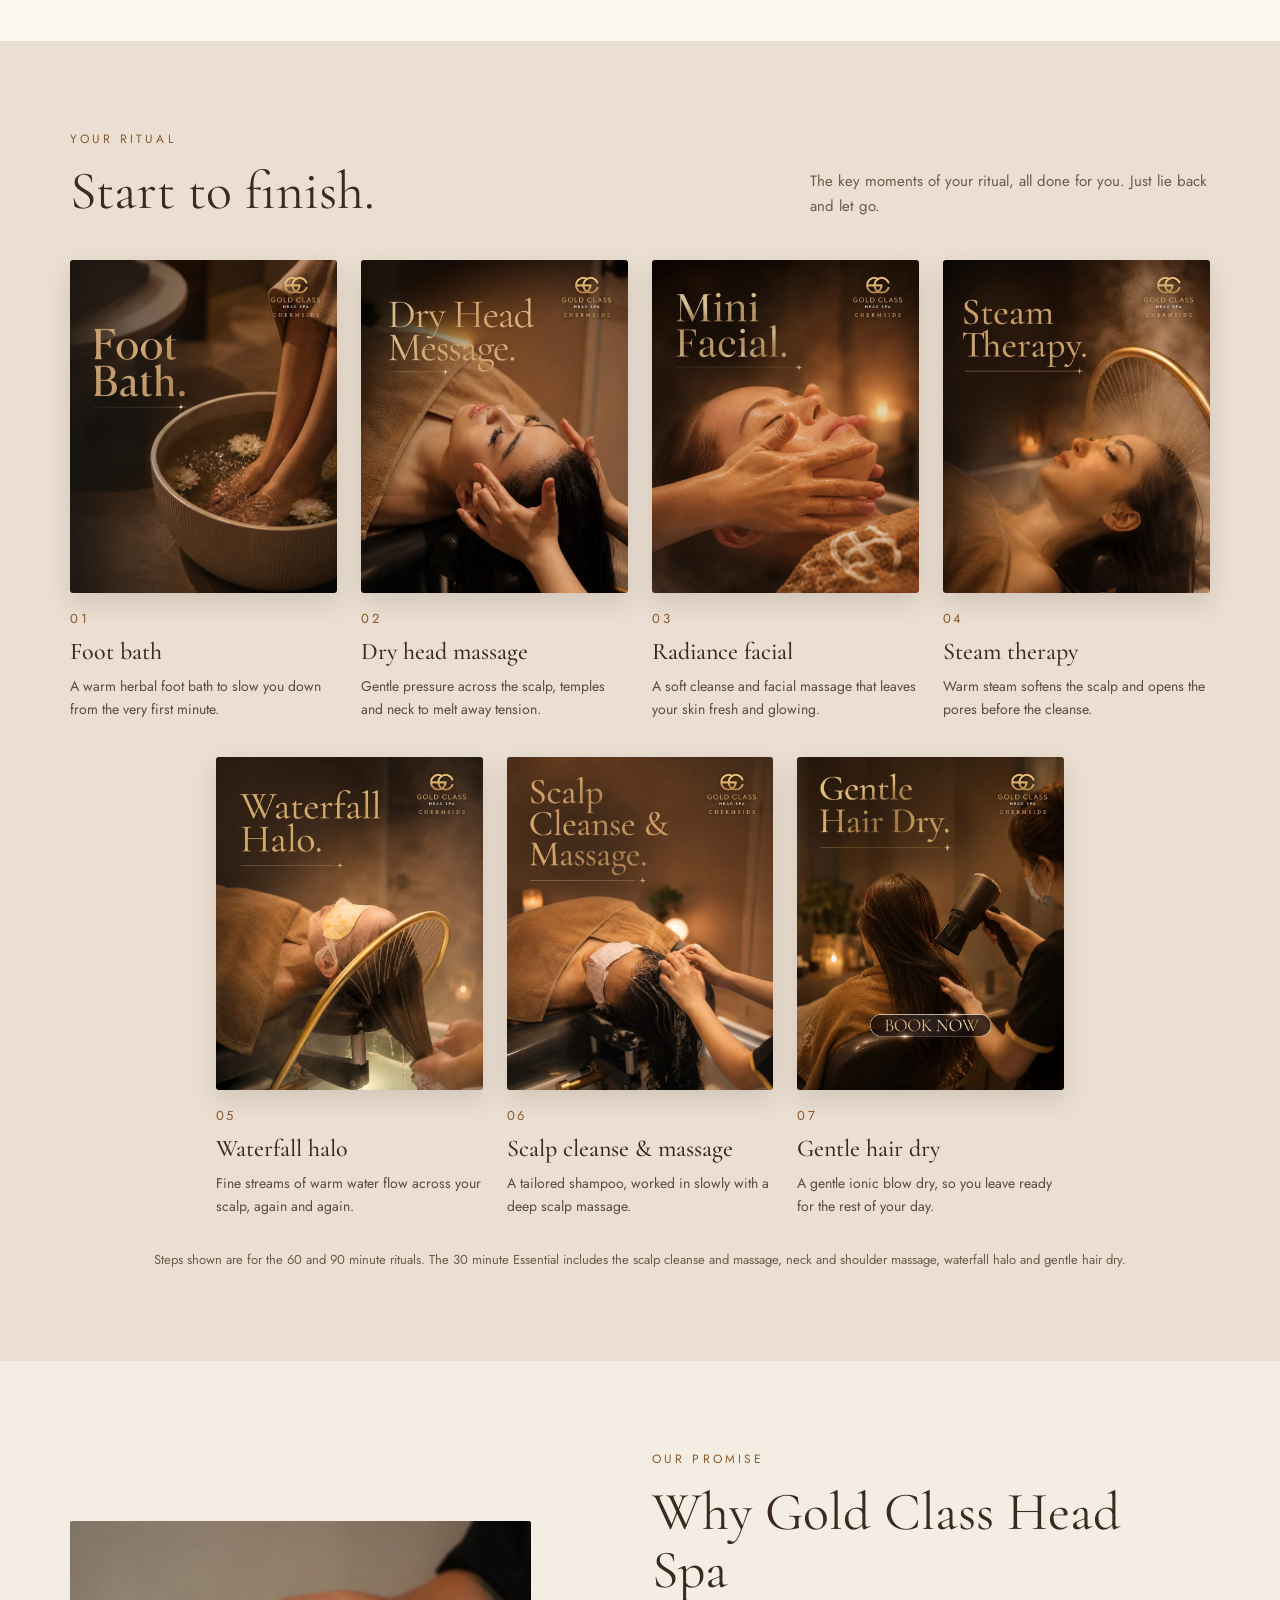
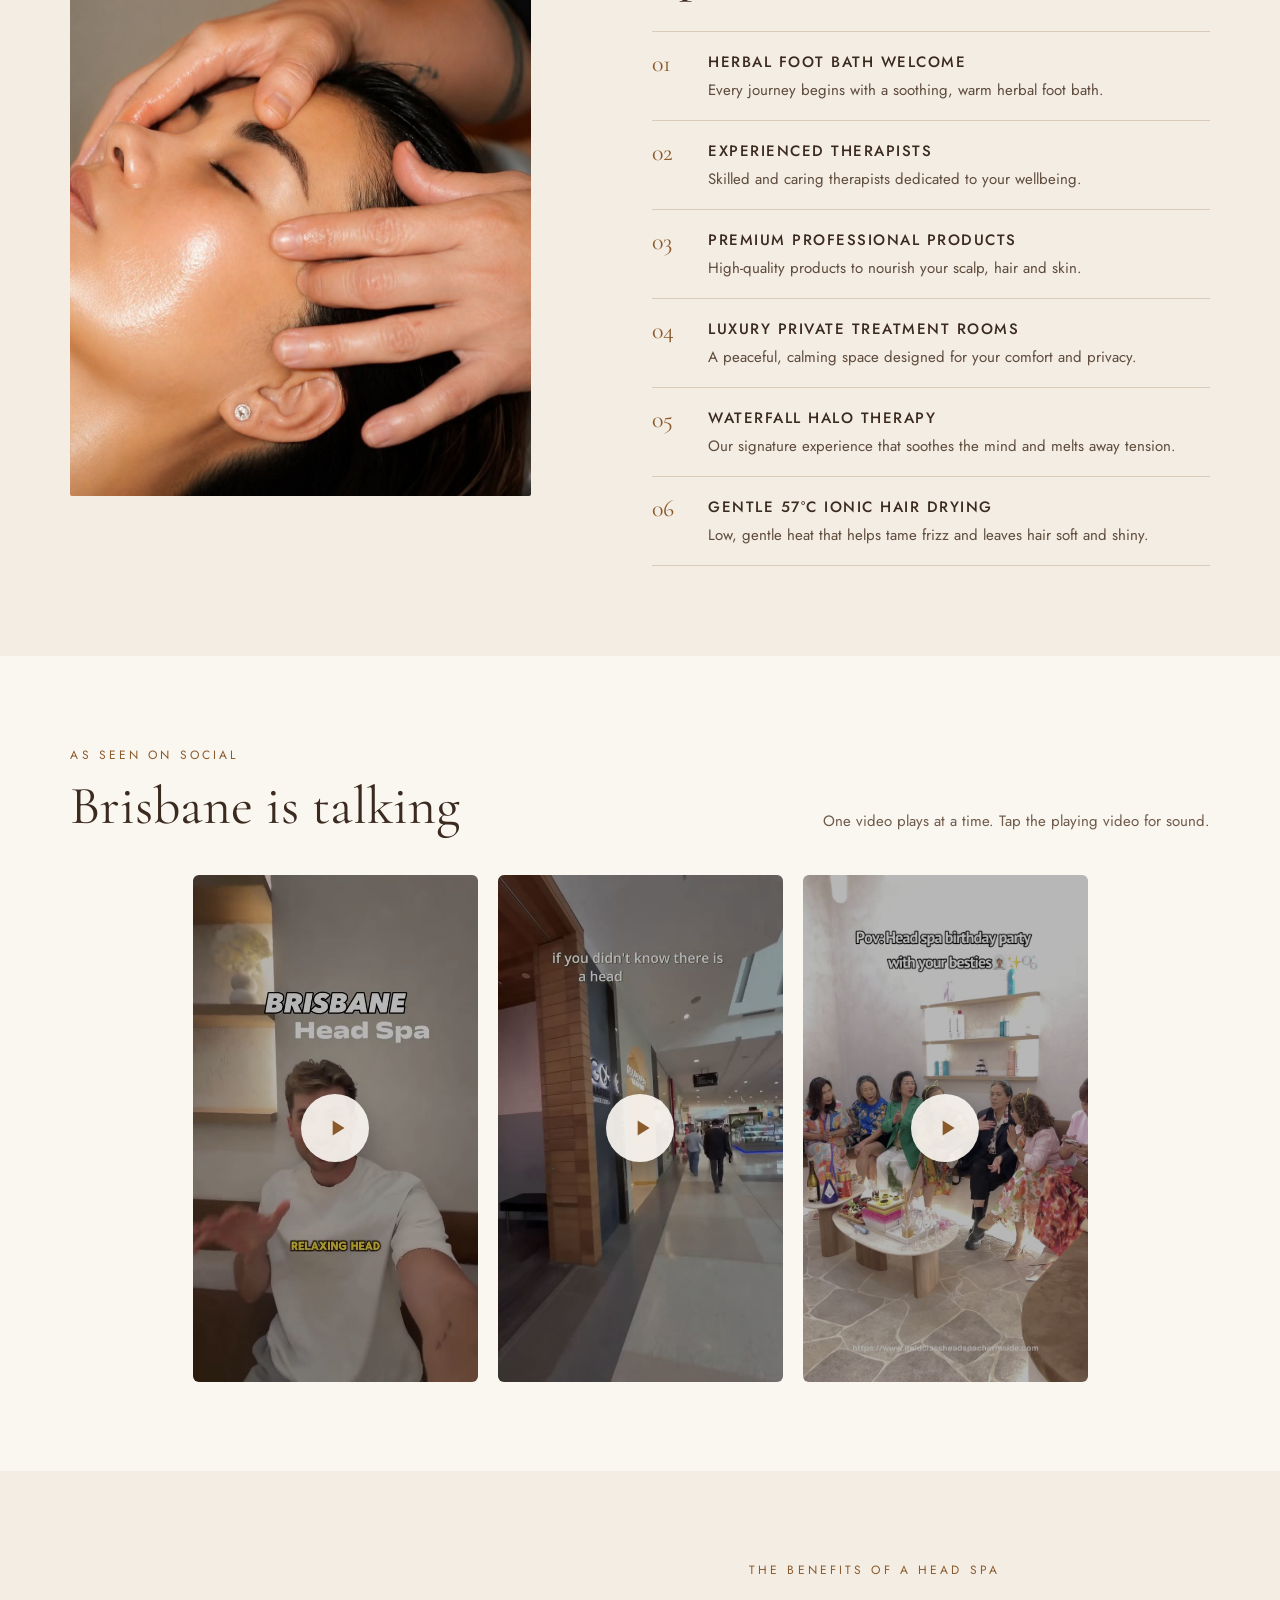
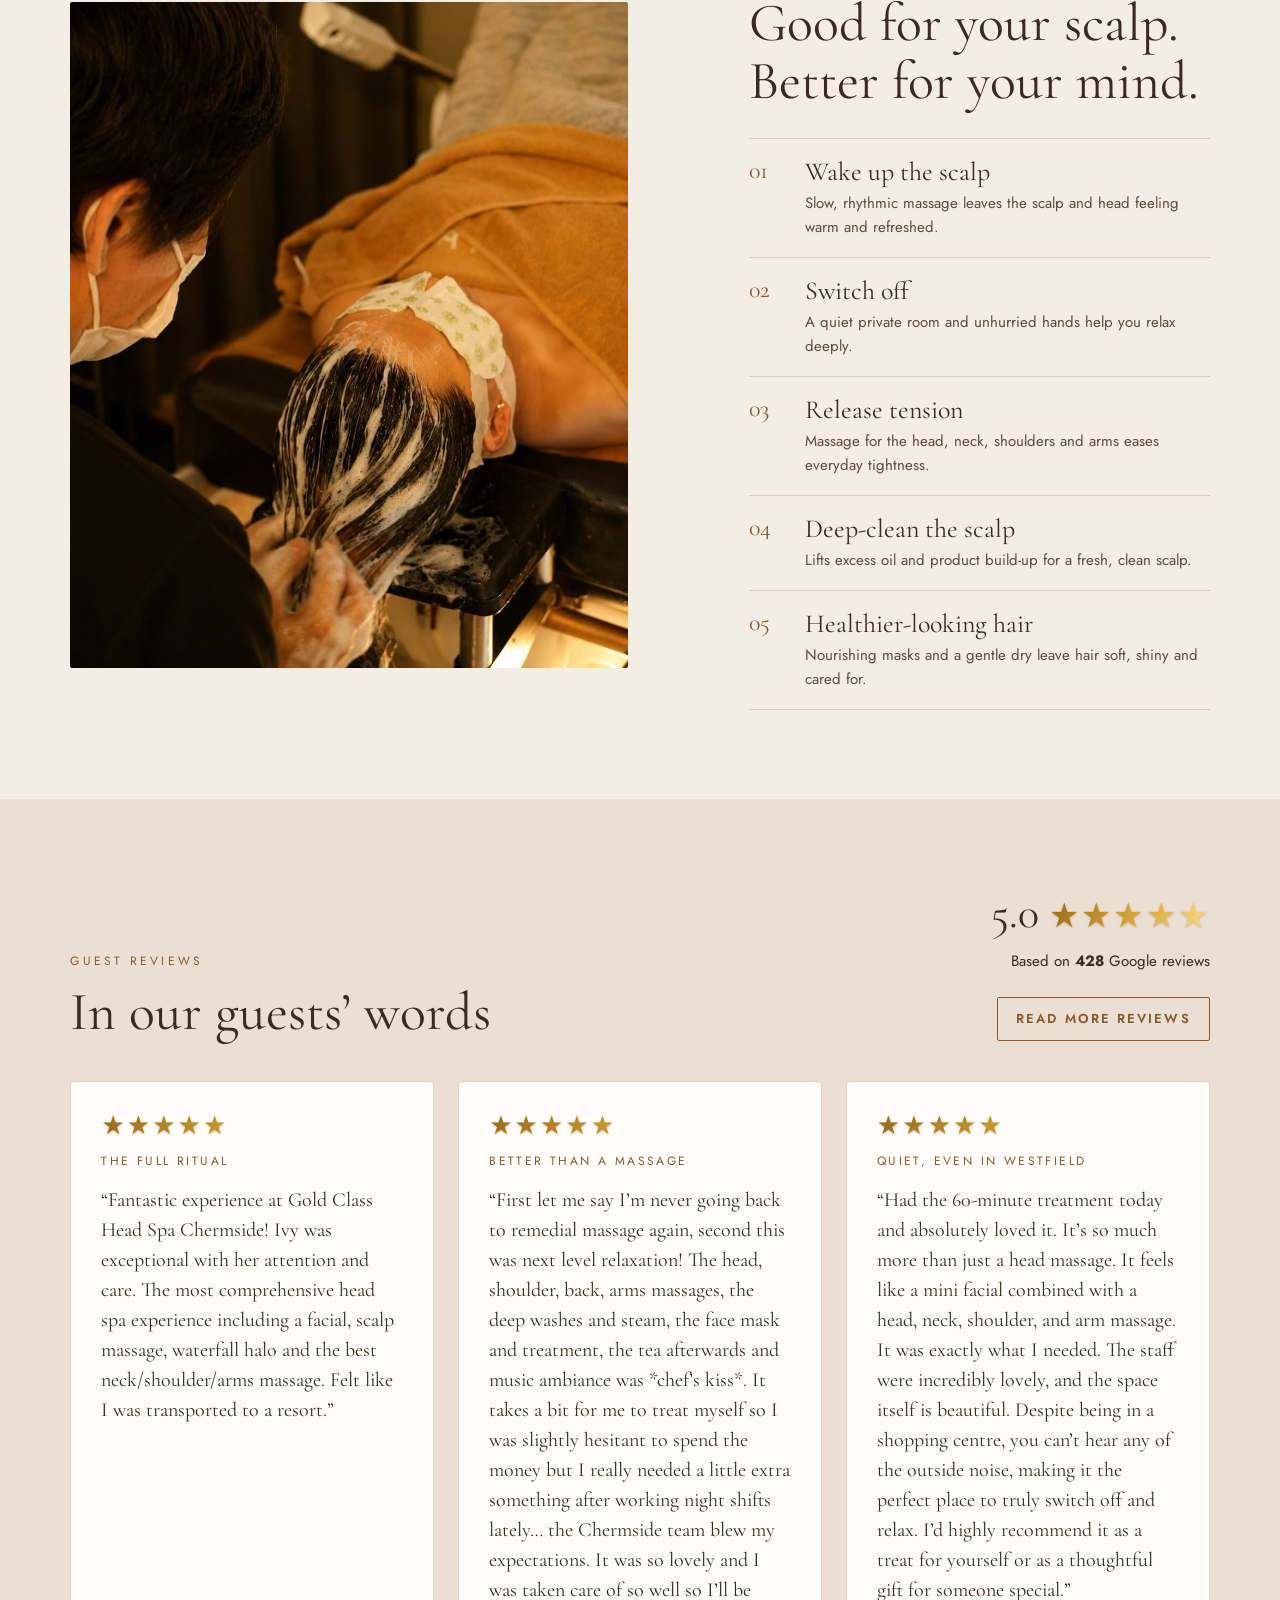
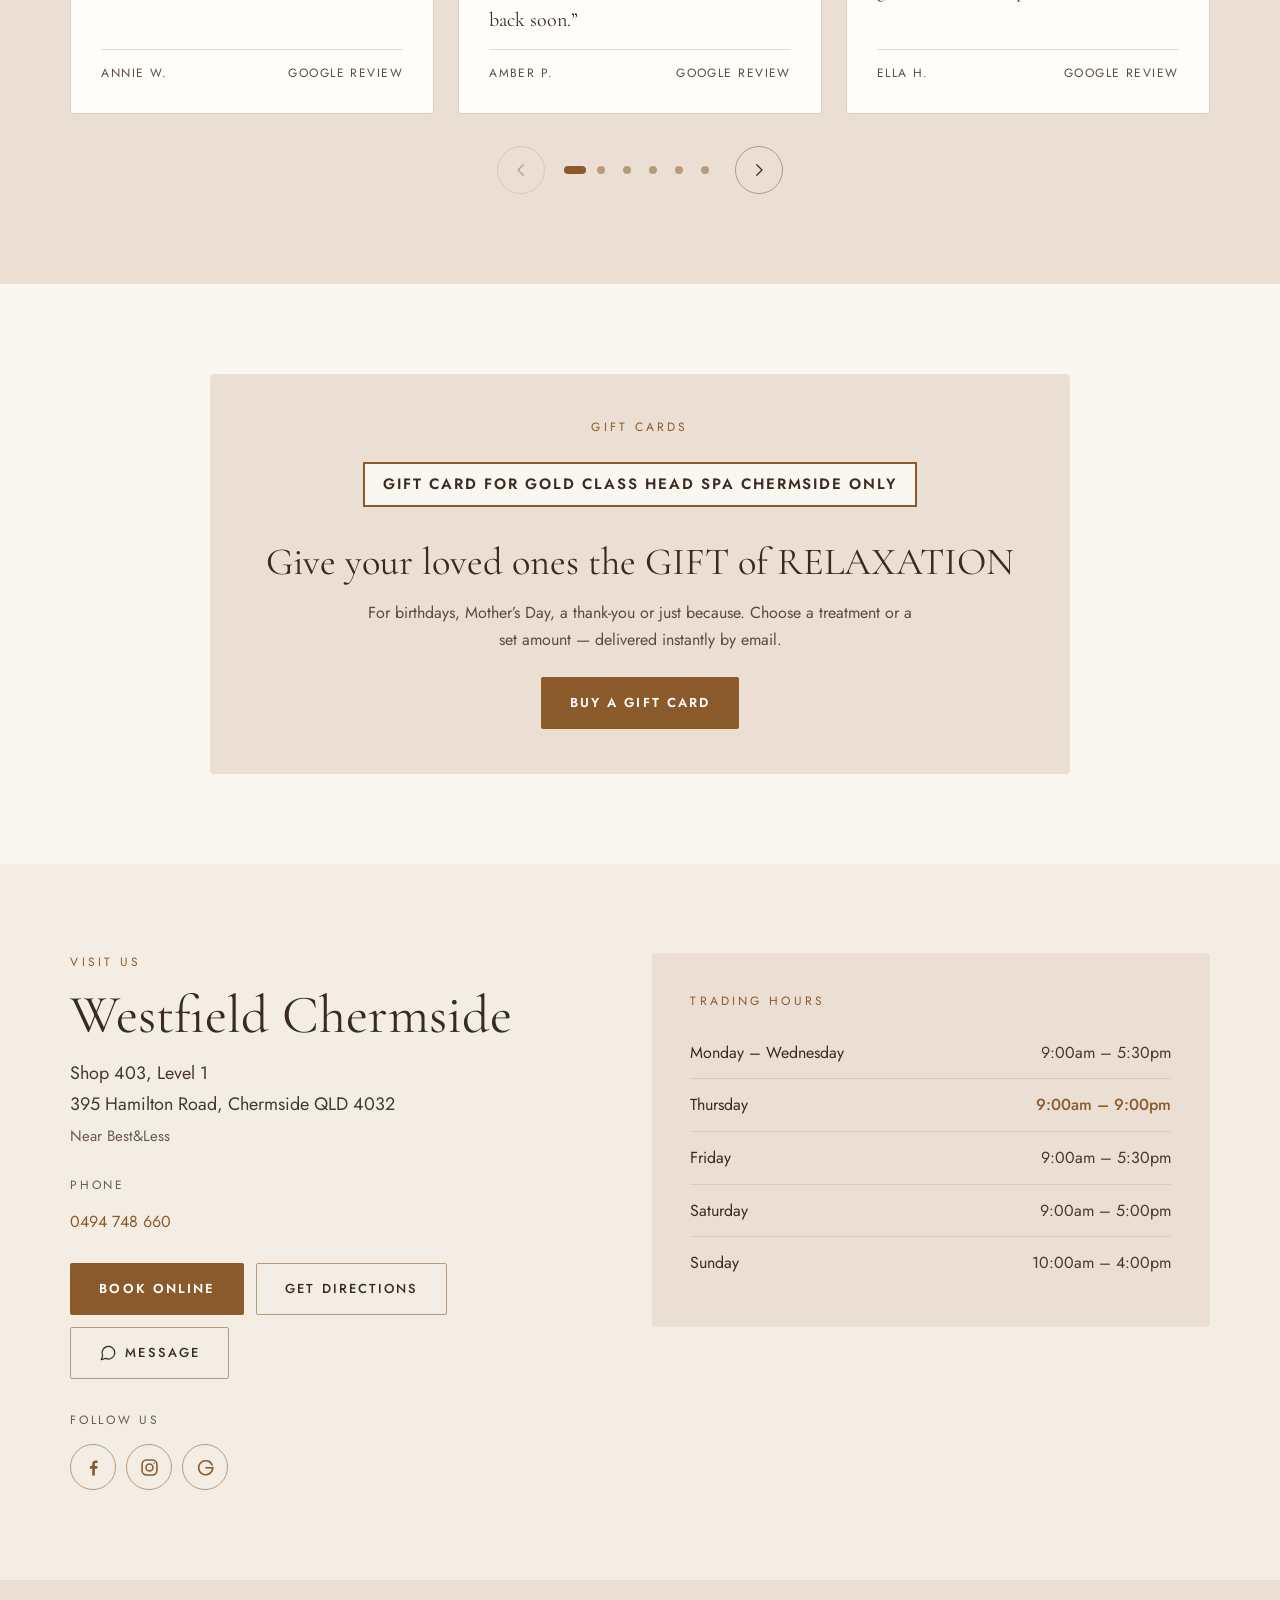
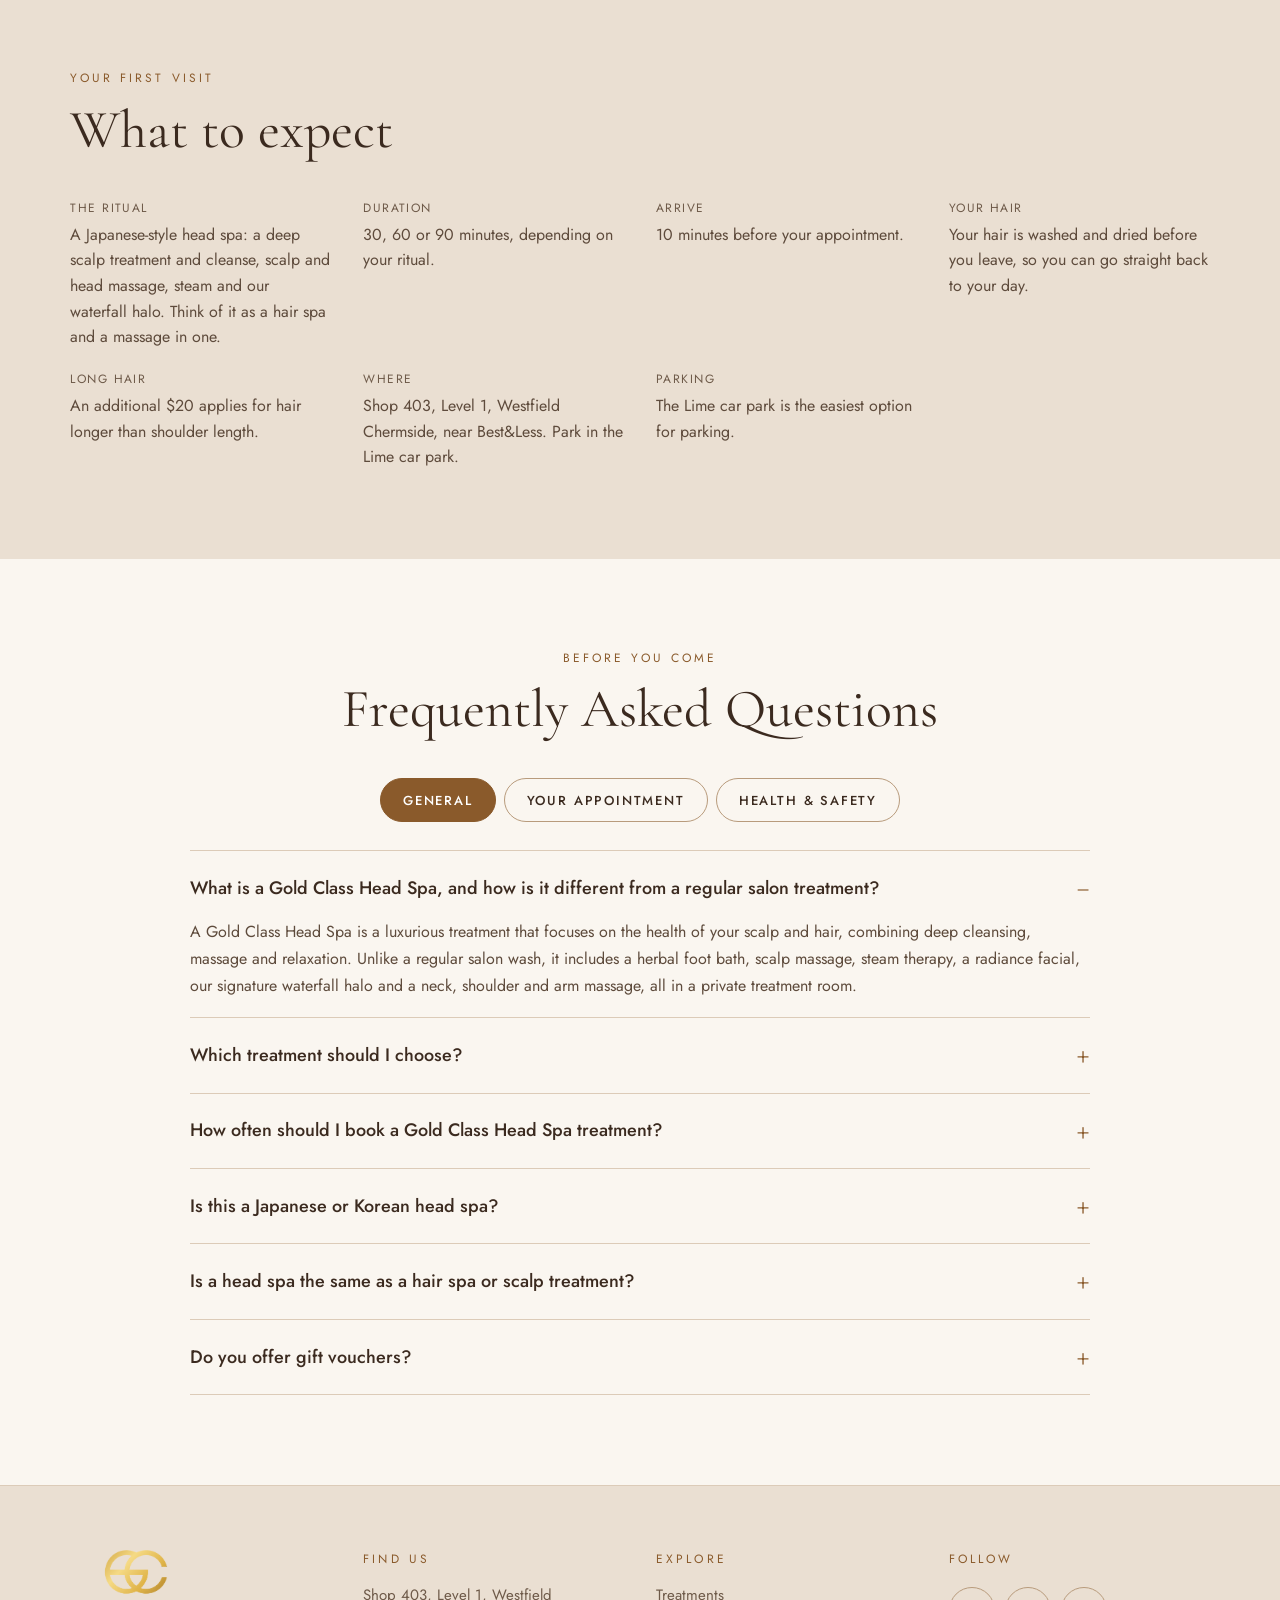
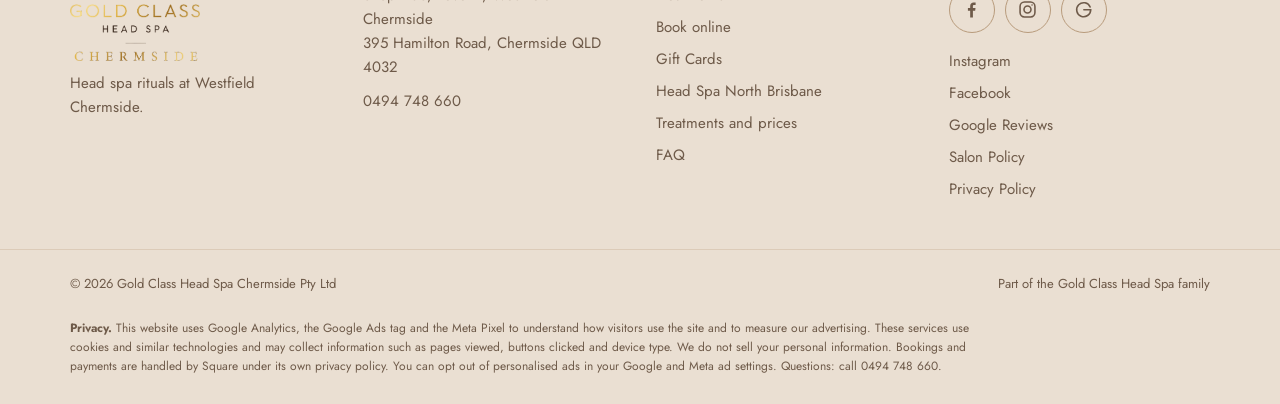
==== commit aaee3abb: "Update Google review count to 428 Co-Authored-By: Claude Sonnet 5.5 <noreply@anthropic.com> Claude-S" ====
--- a/index.html
+++ b/index.html
@@ -205,7 +205,7 @@
   <div class="hero-copy">
     <h1><span class="eyebrow h1-kicker">Head Spa · Westfield Chermside</span>Luxury for your scalp.<br><em>Serenity for your soul.</em></h1>
     <p class="lead">A 30, 60 or 90 minute ritual in a private treatment room. Scalp massage and our signature waterfall halo in every ritual, with herbal foot bath, steam and radiance facial in the 60 and 90 minute rituals. You leave with clean, dry, beautifully finished hair.</p>
-    <p class="rating-line"><span class="stars" aria-hidden="true">★★★★★</span><span><strong data-rating>5.0</strong> from <span data-review-count>426</span> Google reviews</span></p>
+    <p class="rating-line"><span class="stars" aria-hidden="true">★★★★★</span><span><strong data-rating>5.0</strong> from <span data-review-count>428</span> Google reviews</span></p>
     <p class="hero-price">30, 60 or 90 minute ritual · from <strong>$119</strong></p>
     <div class="hero-ctas">
       <a class="btn btn-solid btn-lg" href="https://book.squareup.com/appointments/vua2hb0rjhnlym/location/L93RV1W2DN5CJ" target="_blank" rel="noopener">Book Your Ritual</a>
@@ -483,7 +483,7 @@
       </div>
       <div class="rating-box">
         <p class="rating-big"><span data-rating>5.0</span> <span class="stars">★★★★★</span></p>
-        <p>Based on <strong data-review-count>426</strong> Google reviews</p>
+        <p>Based on <strong data-review-count>428</strong> Google reviews</p>
         <a class="btn btn-accent-outline btn-sm" href="https://www.google.com/search?q=gold+class+head+spa+chermside+review" target="_blank" rel="noopener">Read More Reviews</a>
       </div>
     </div>
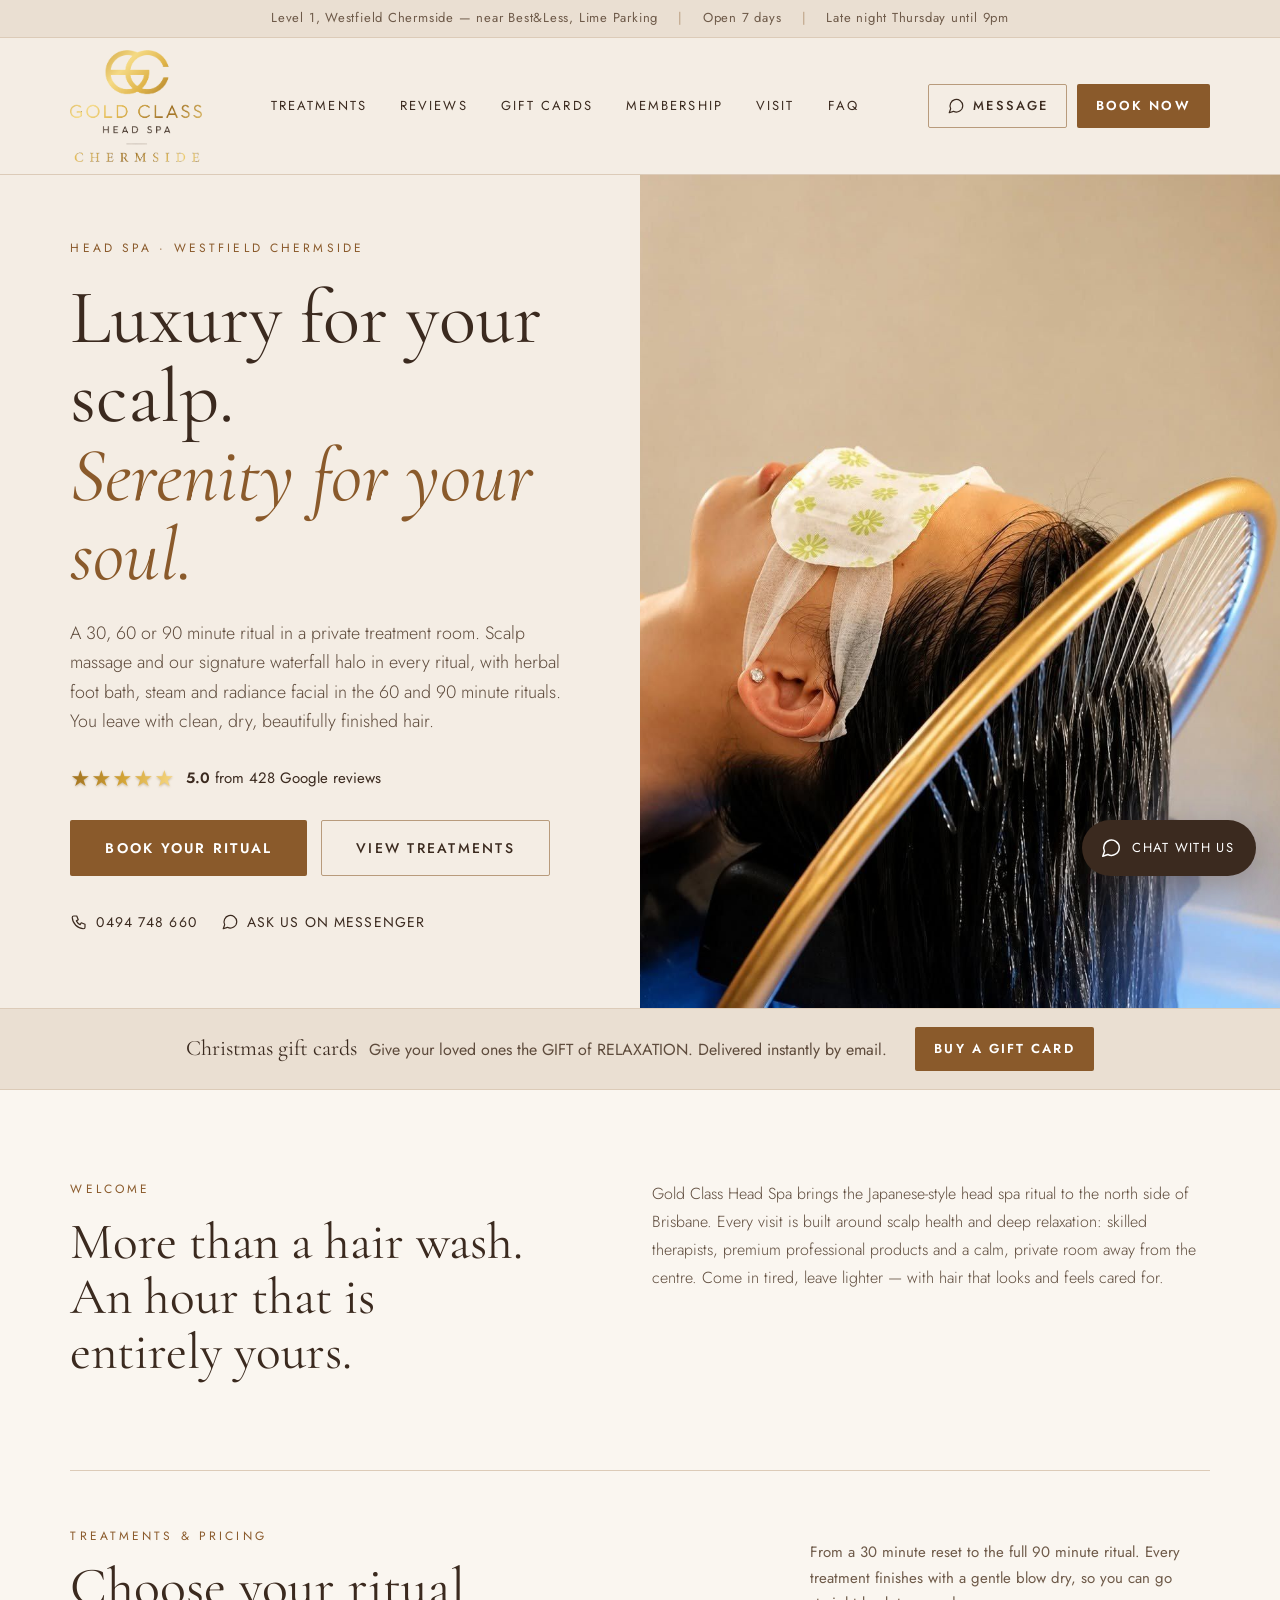
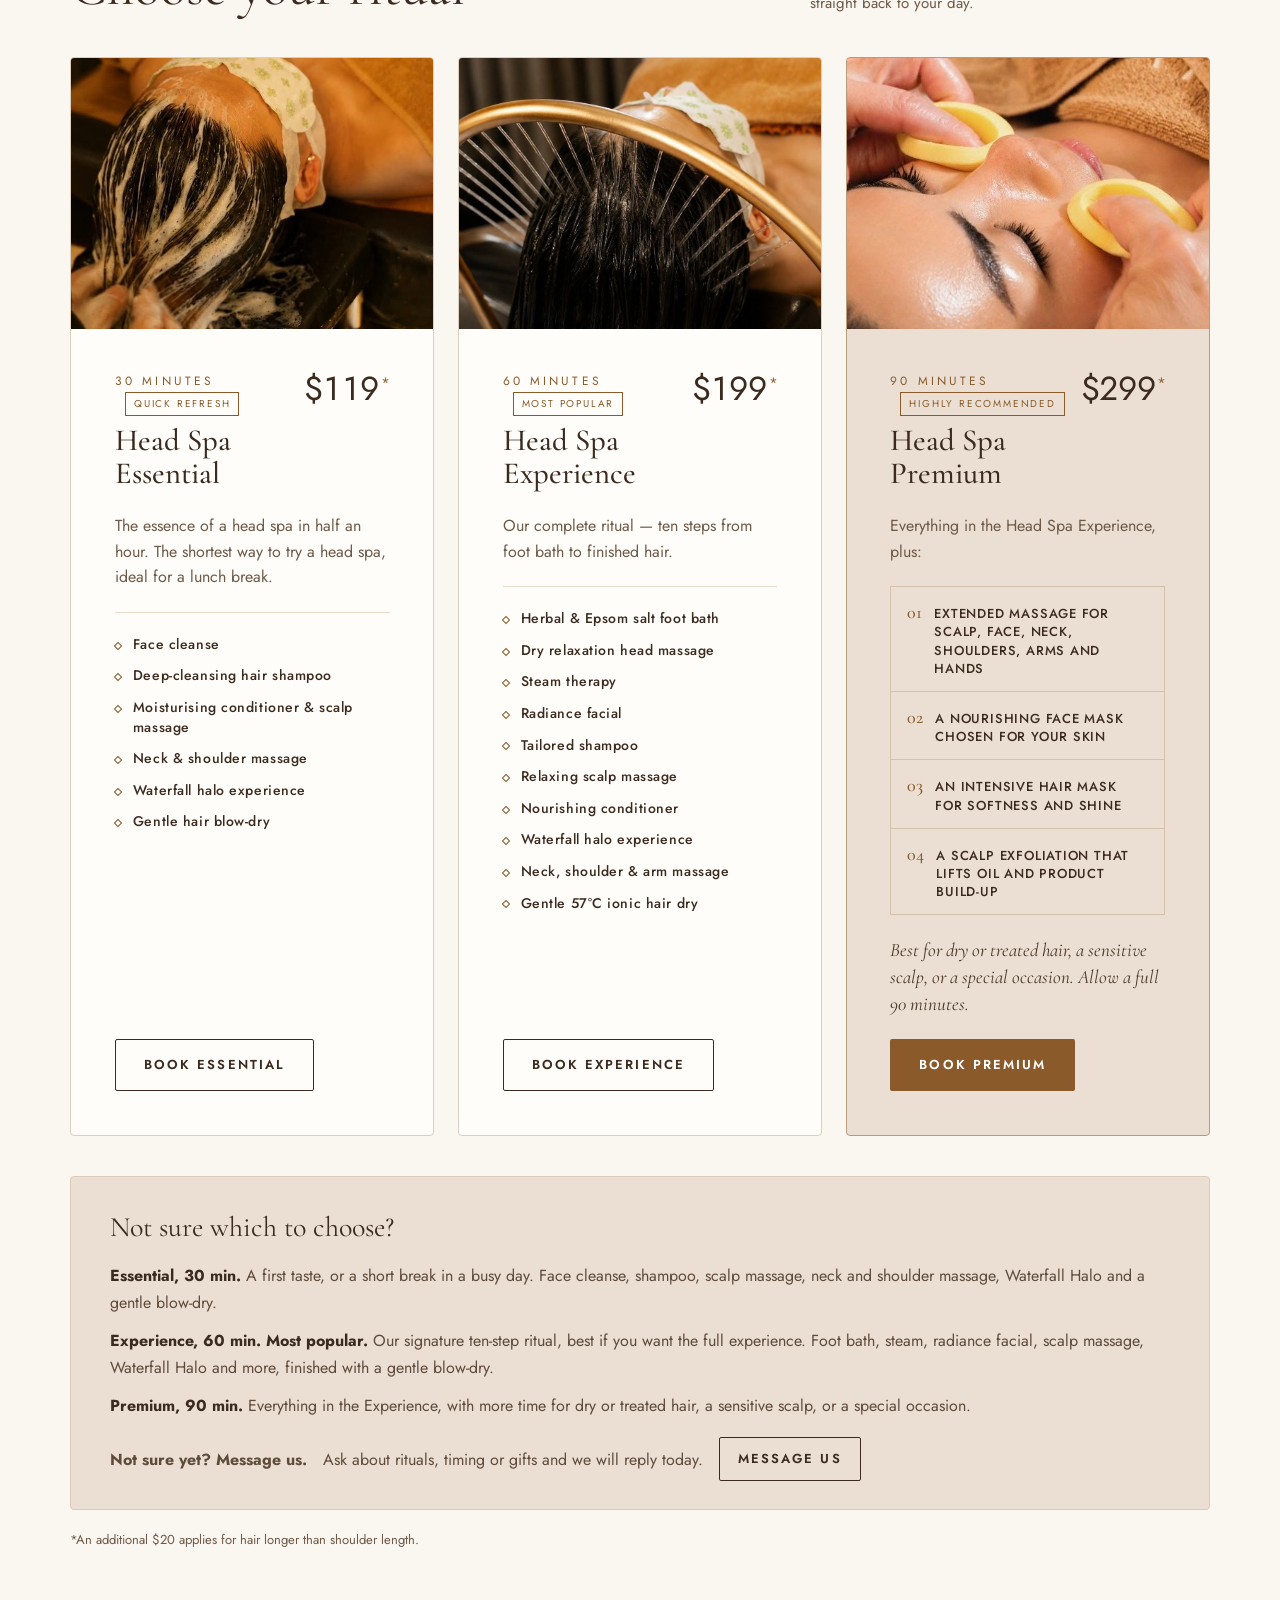
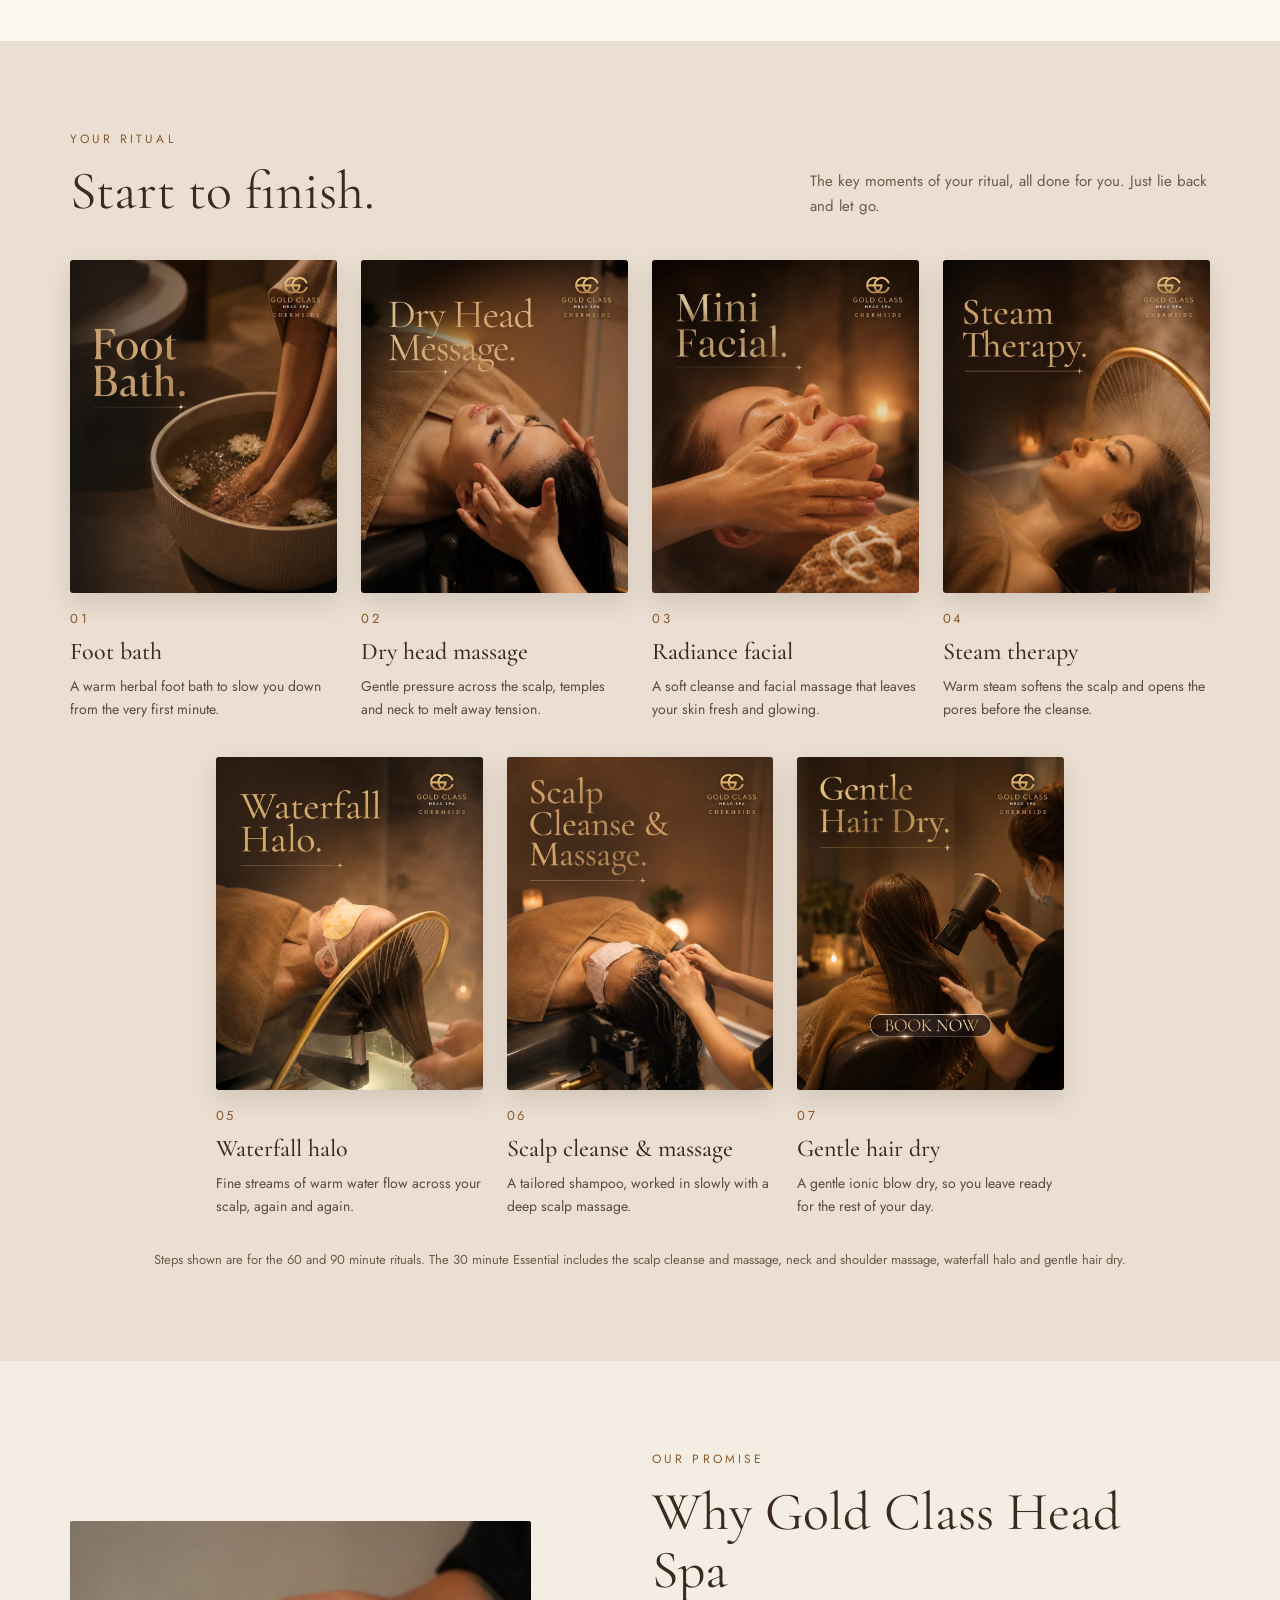
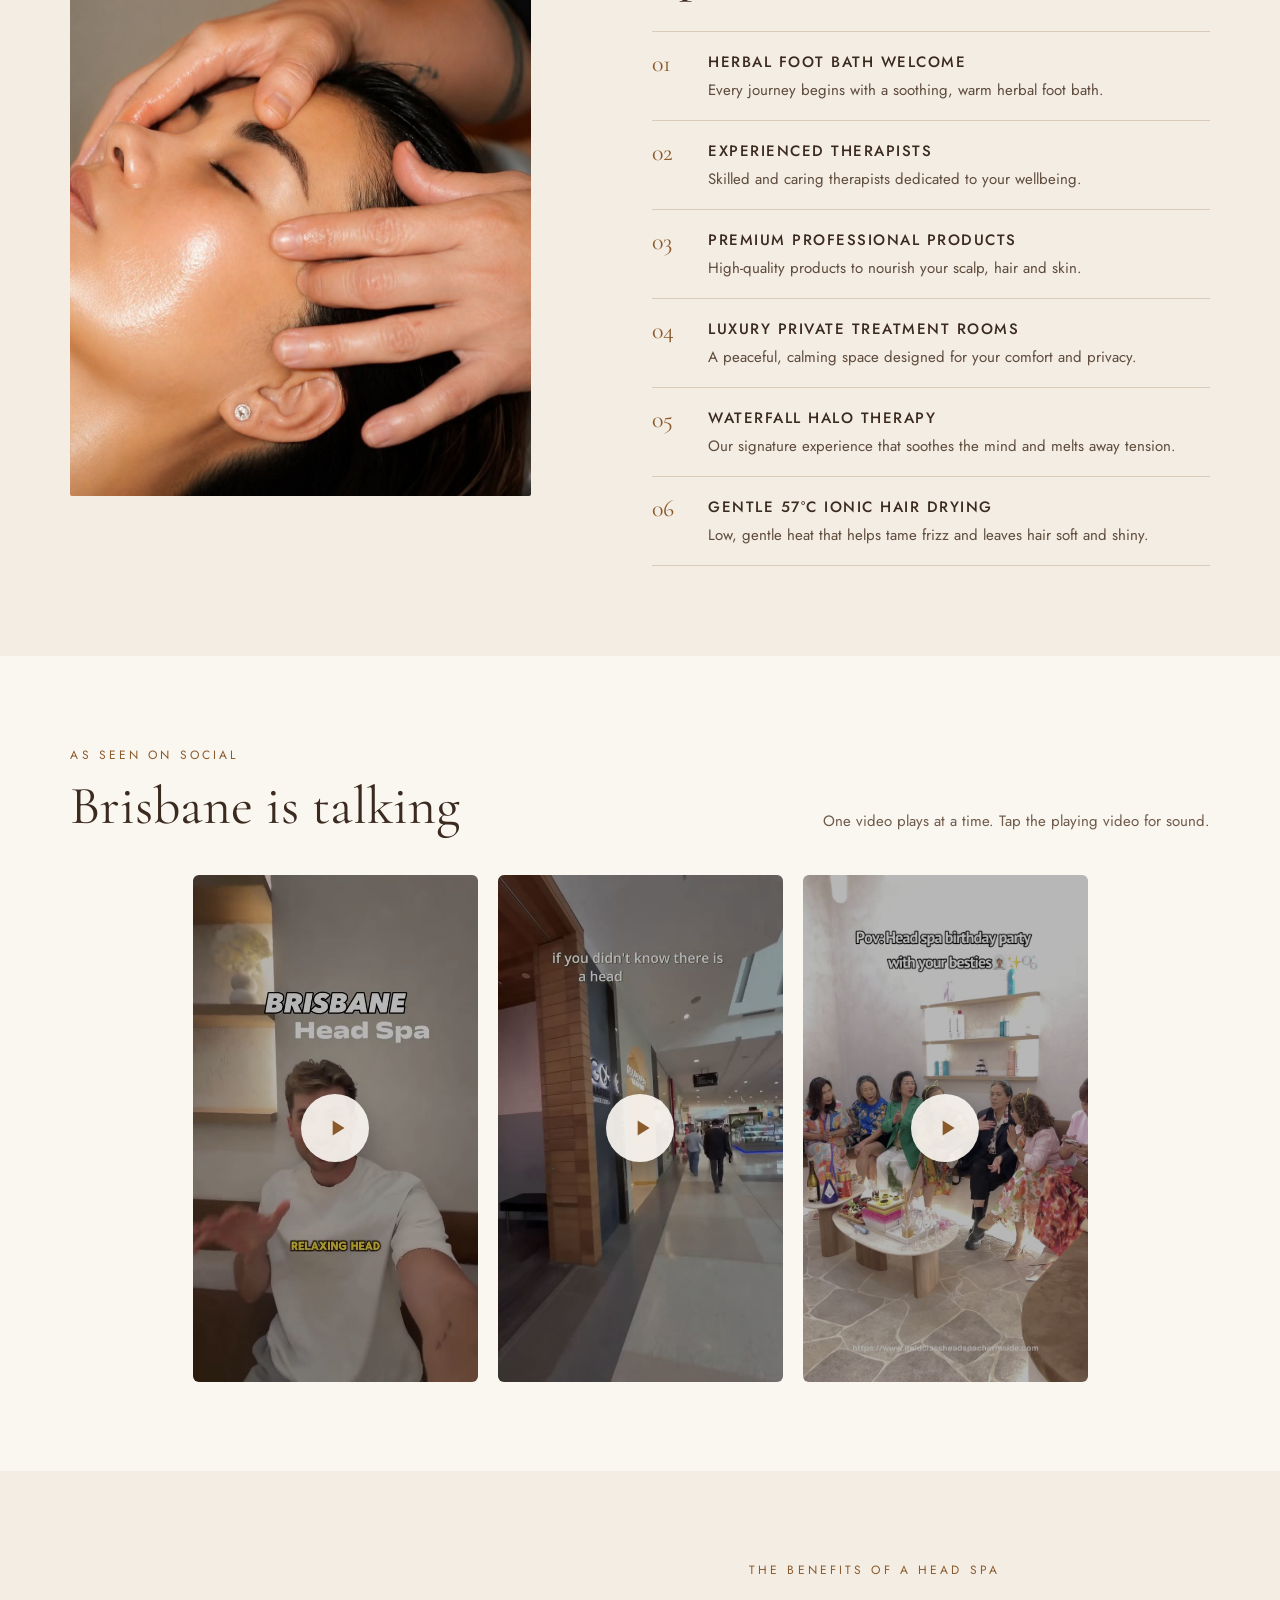
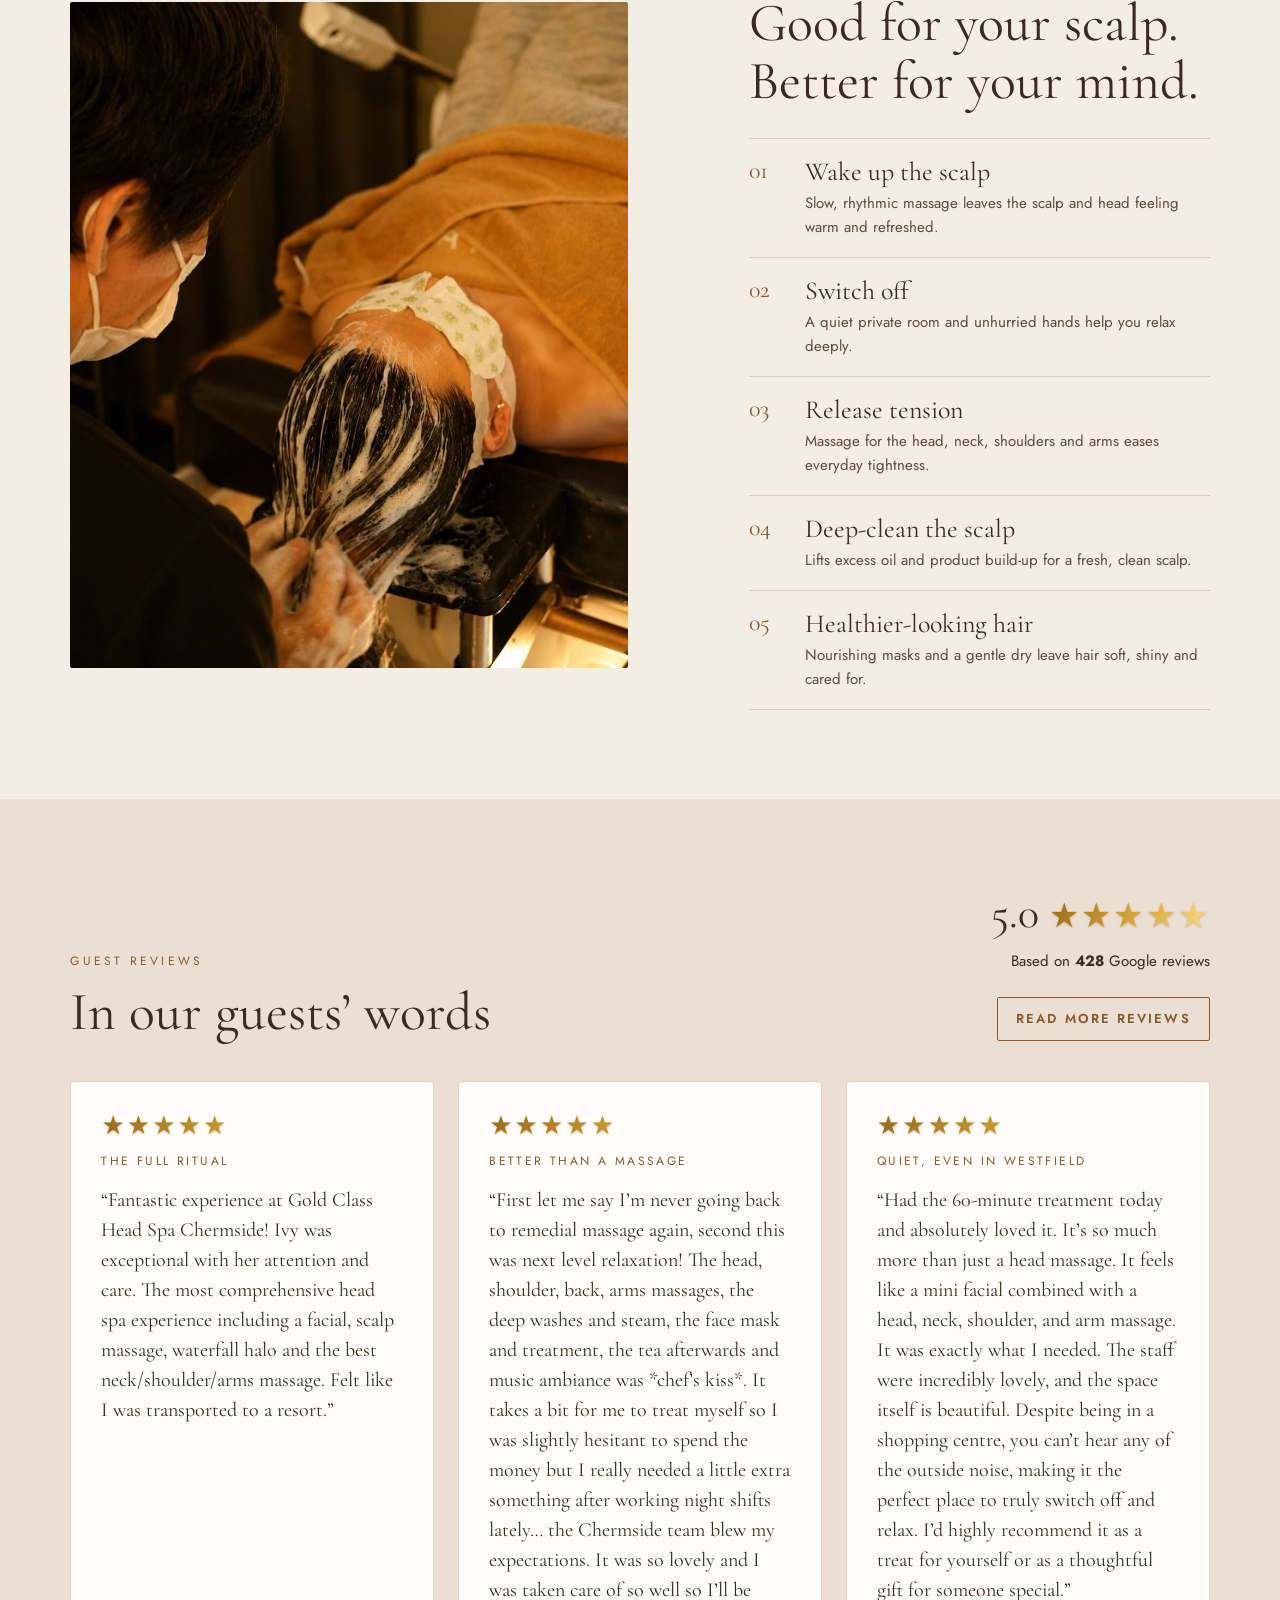
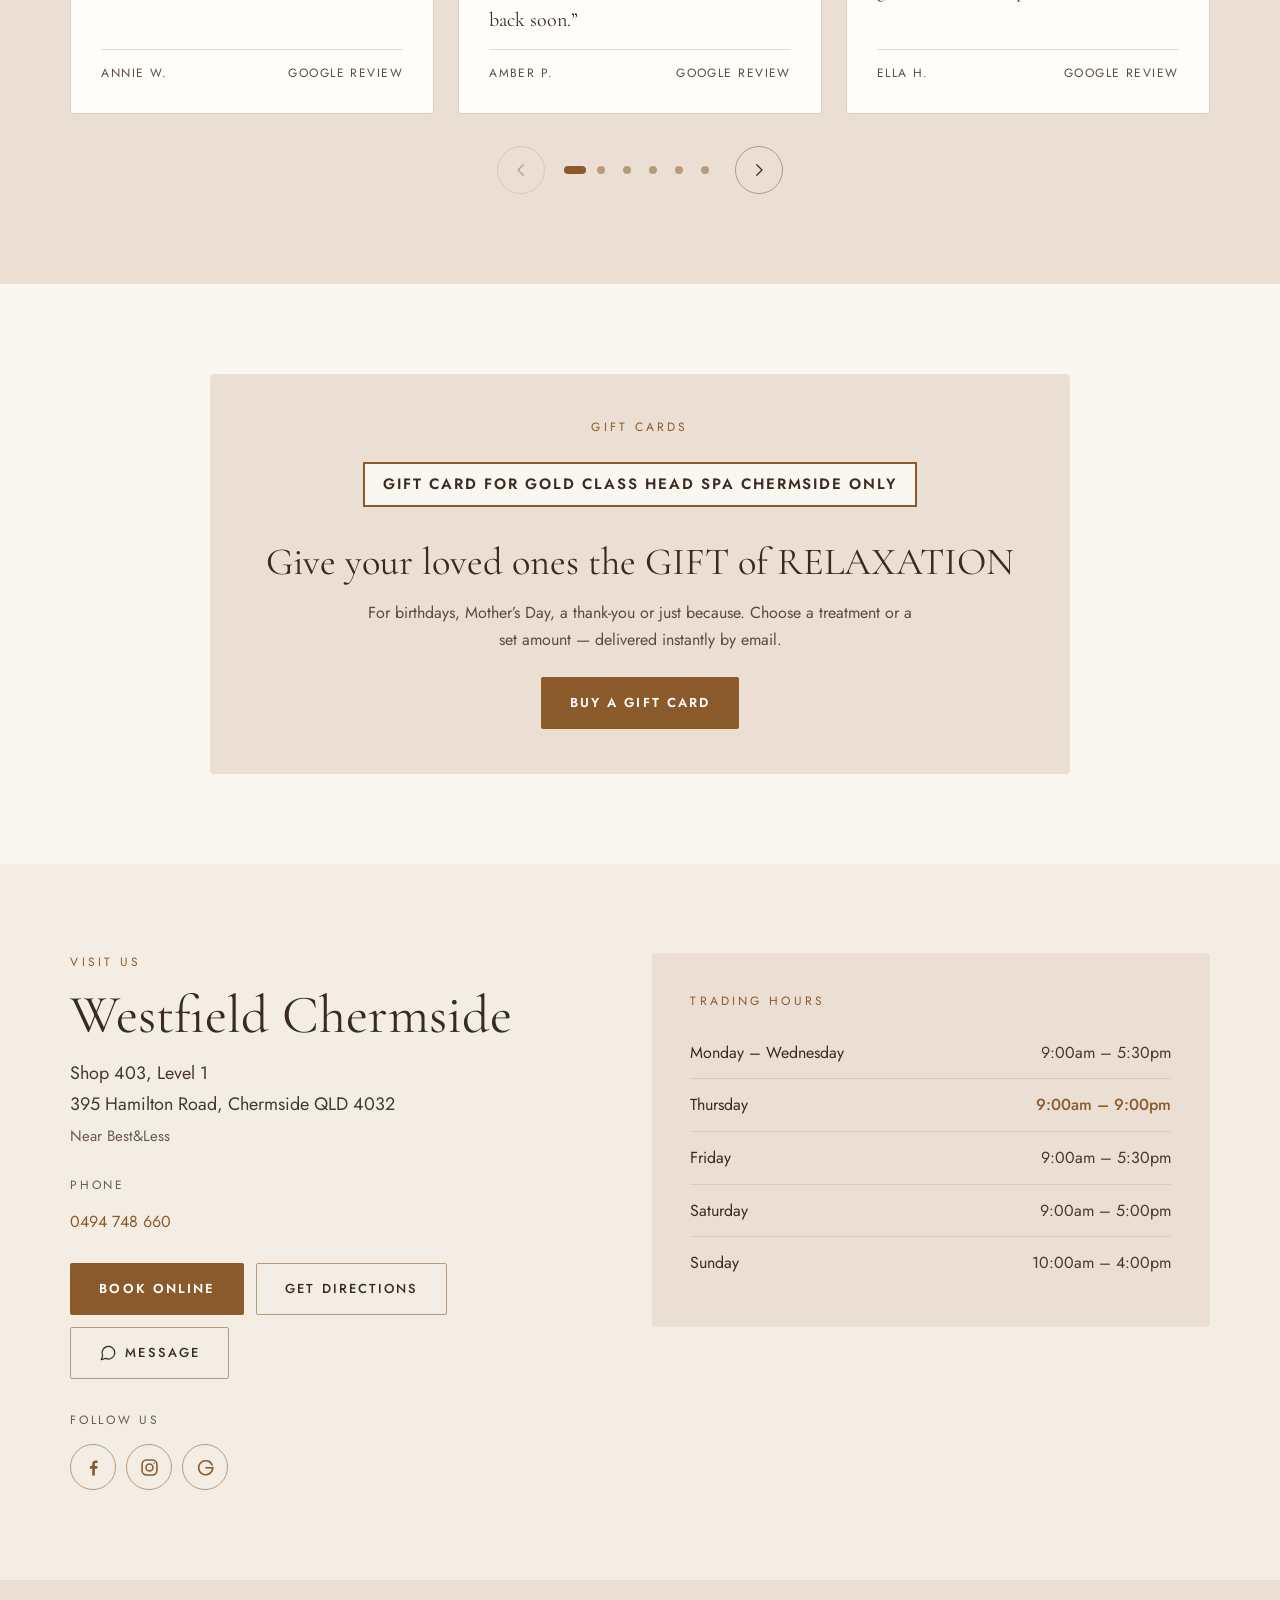
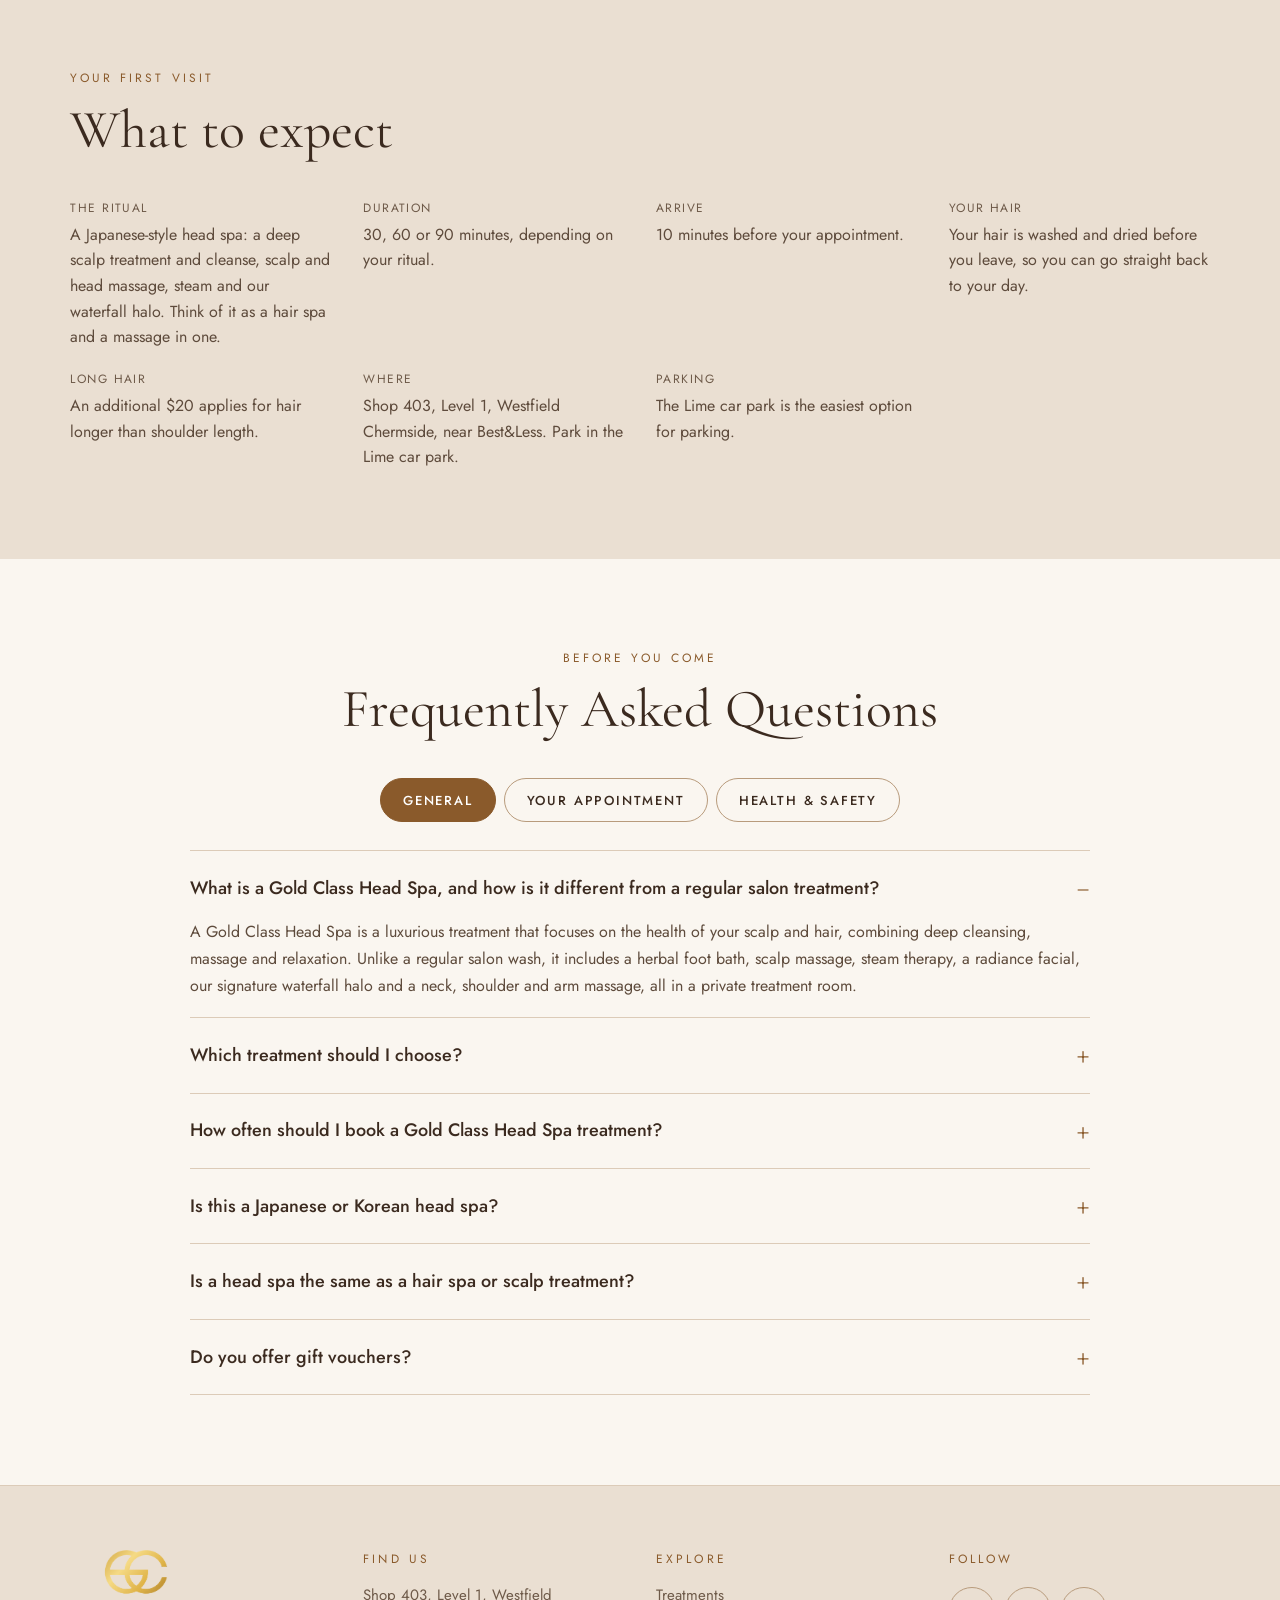
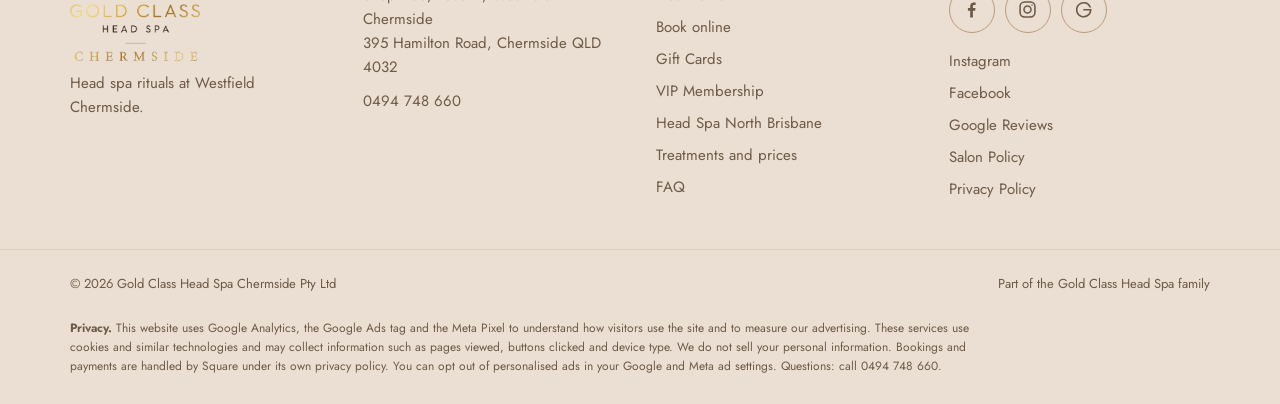
==== commit c8f44fc9: "Add VIP Membership page and Membership tab in nav/footer; add to sitemap Co-Authored-By: Claude Opus" ====
--- a/index.html
+++ b/index.html
@@ -183,6 +183,7 @@
       <a href="#treatments">Treatments</a>
       <a href="#reviews">Reviews</a>
       <a href="#gifts">Gift Cards</a>
+      <a href="/membership/">Membership</a>
       <a href="#visit">Visit</a>
       <a href="#faq">FAQ</a>
     </nav>
@@ -629,7 +630,7 @@
     </div>
     <div>
       <p class="eyebrow">Explore</p>
-      <ul><li><a href="#treatments">Treatments</a></li><li><a href="https://book.squareup.com/appointments/vua2hb0rjhnlym/location/L93RV1W2DN5CJ" target="_blank" rel="noopener">Book online</a></li><li><a href="/gift-vouchers/">Gift Cards</a></li><li><a href="/head-spa-north-brisbane/">Head Spa North Brisbane</a></li><li><a href="/treatments/">Treatments and prices</a></li><li><a href="#faq">FAQ</a></li></ul>
+      <ul><li><a href="#treatments">Treatments</a></li><li><a href="https://book.squareup.com/appointments/vua2hb0rjhnlym/location/L93RV1W2DN5CJ" target="_blank" rel="noopener">Book online</a></li><li><a href="/gift-vouchers/">Gift Cards</a></li><li><a href="/membership/">VIP Membership</a></li><li><a href="/head-spa-north-brisbane/">Head Spa North Brisbane</a></li><li><a href="/treatments/">Treatments and prices</a></li><li><a href="#faq">FAQ</a></li></ul>
     </div>
     <div>
       <p class="eyebrow">Follow</p>
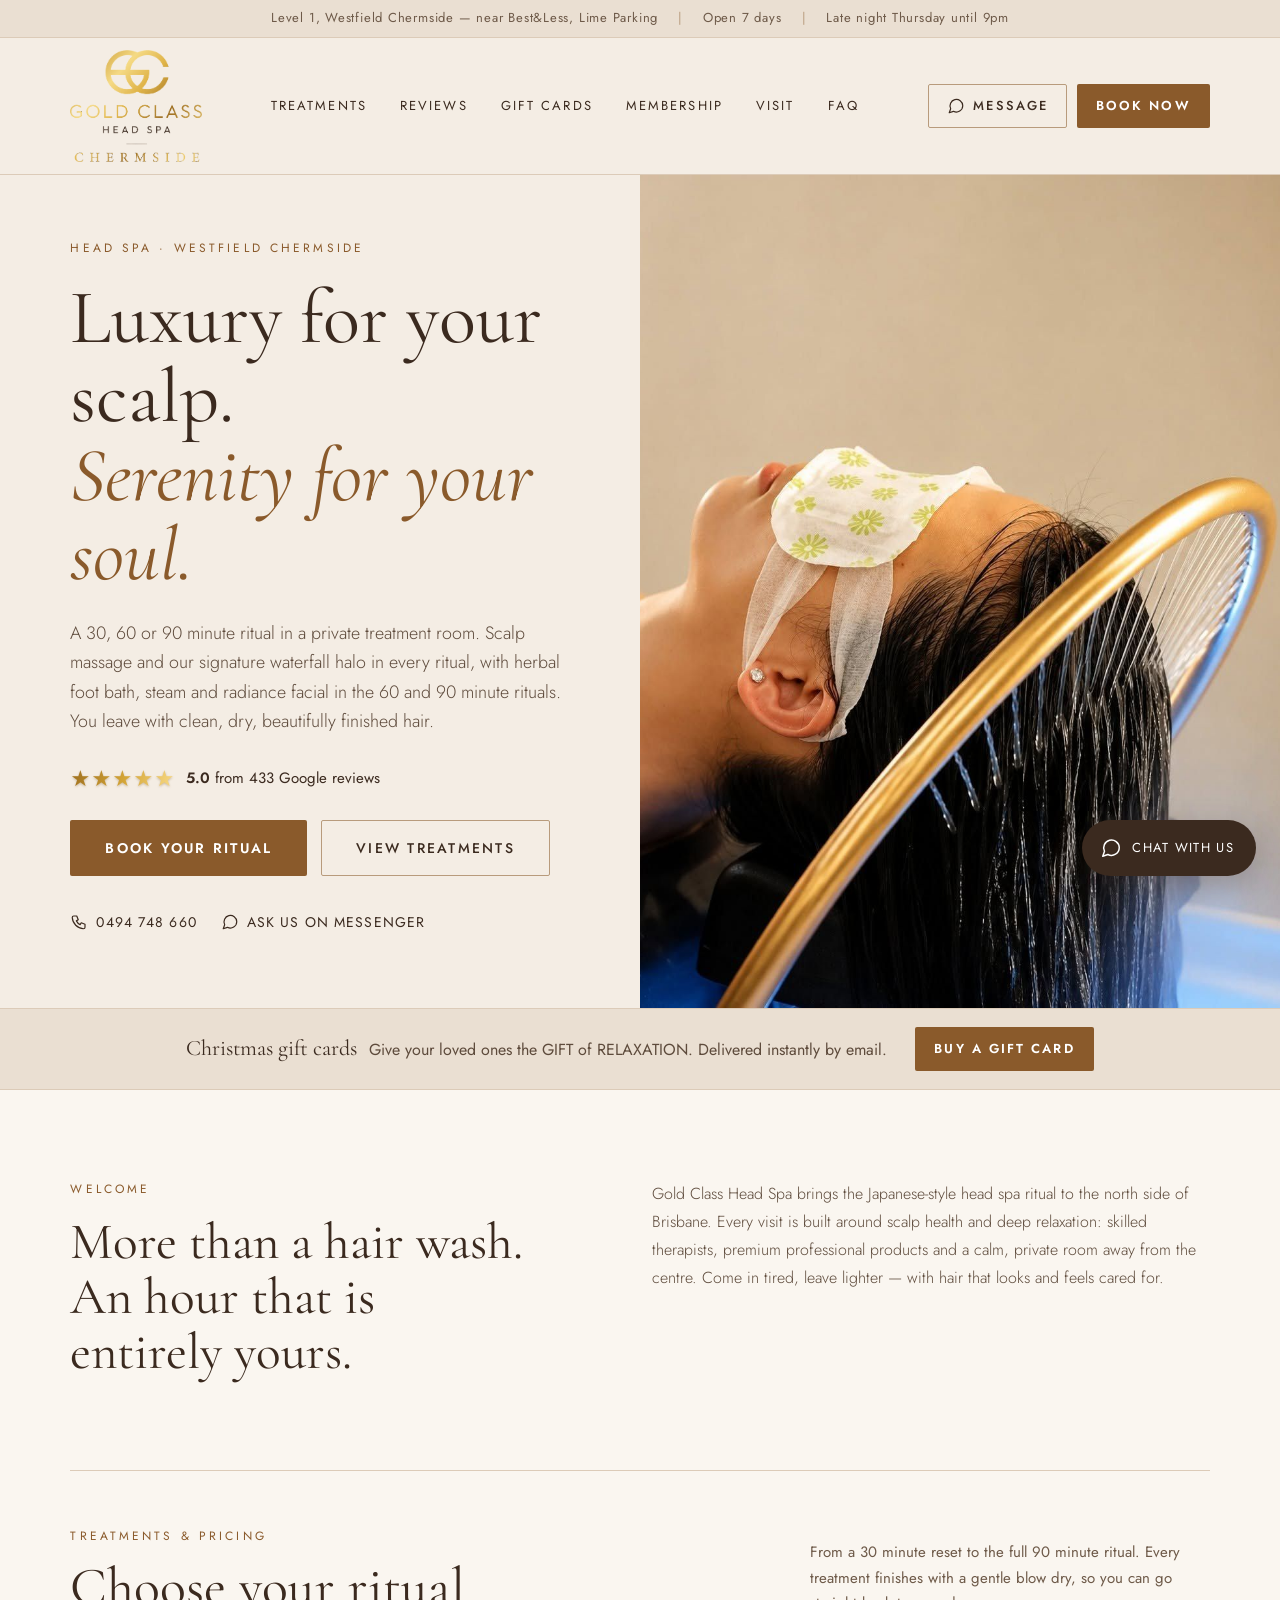
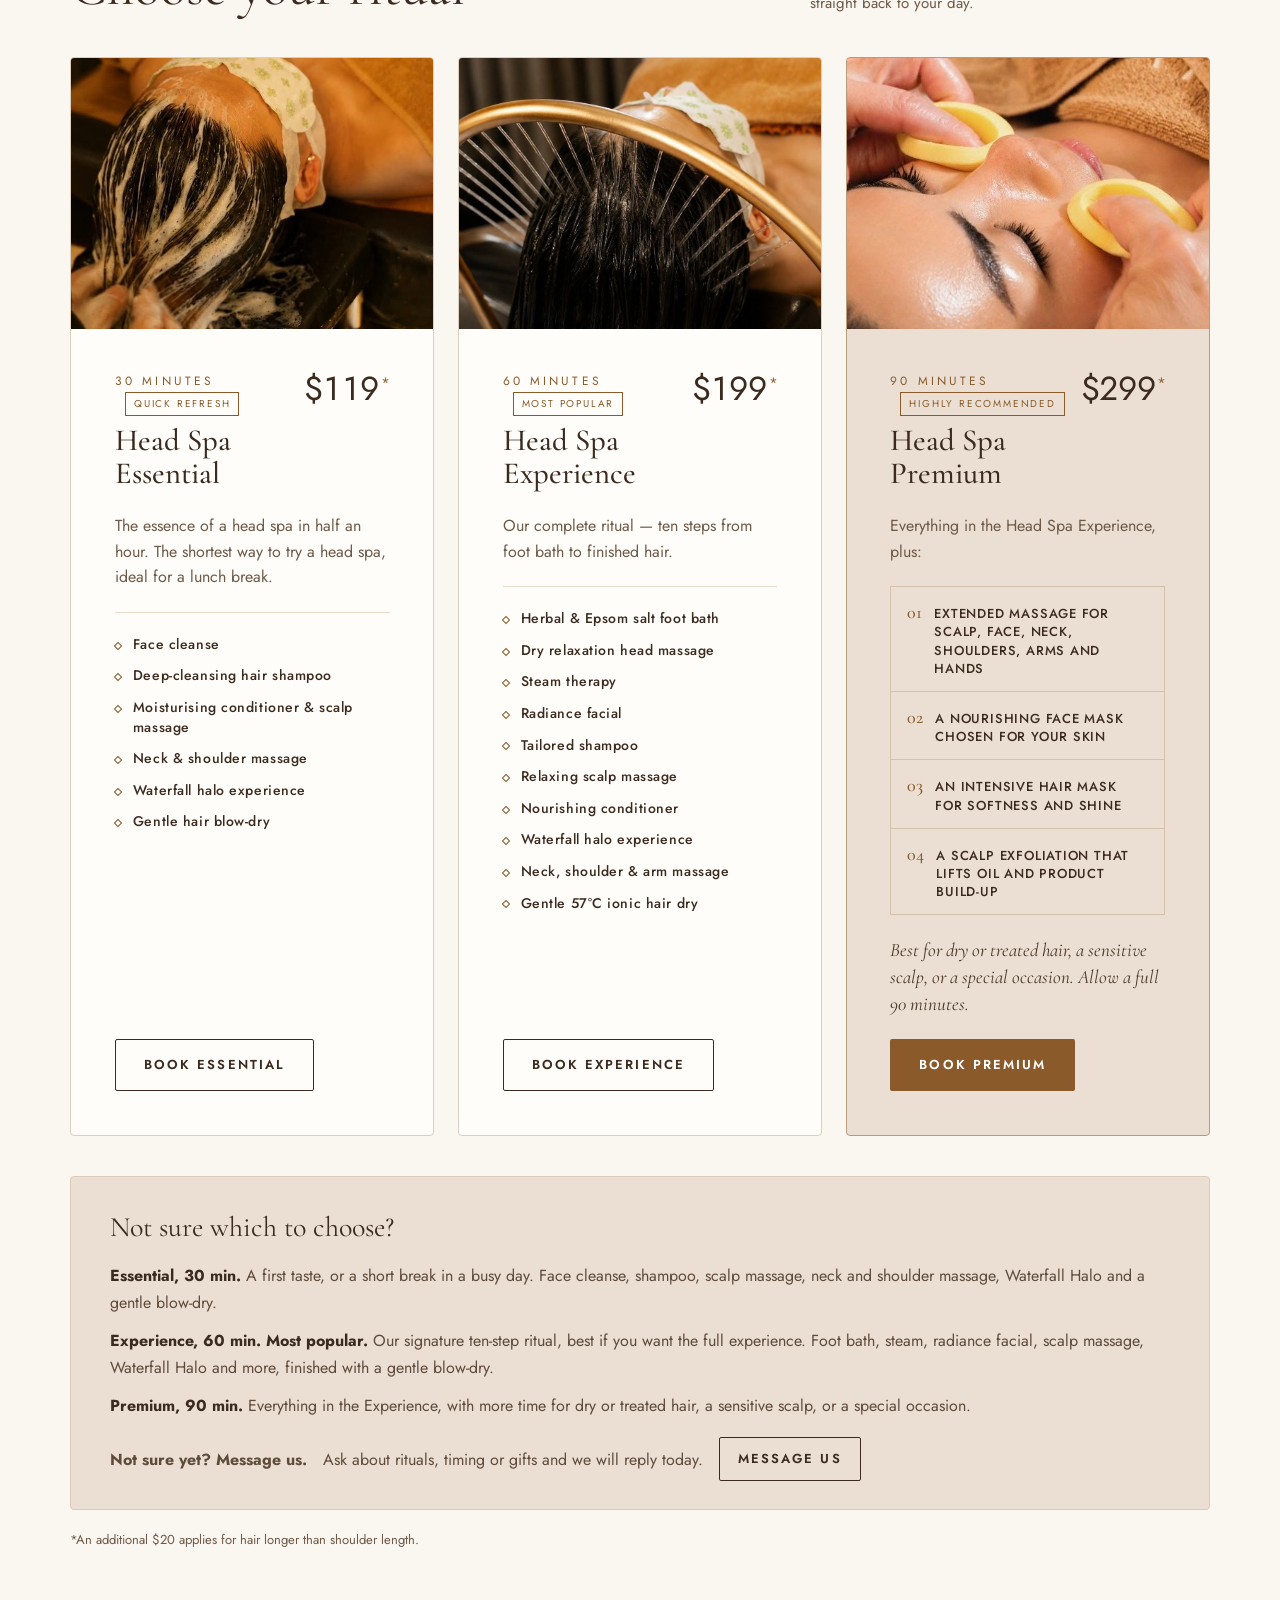
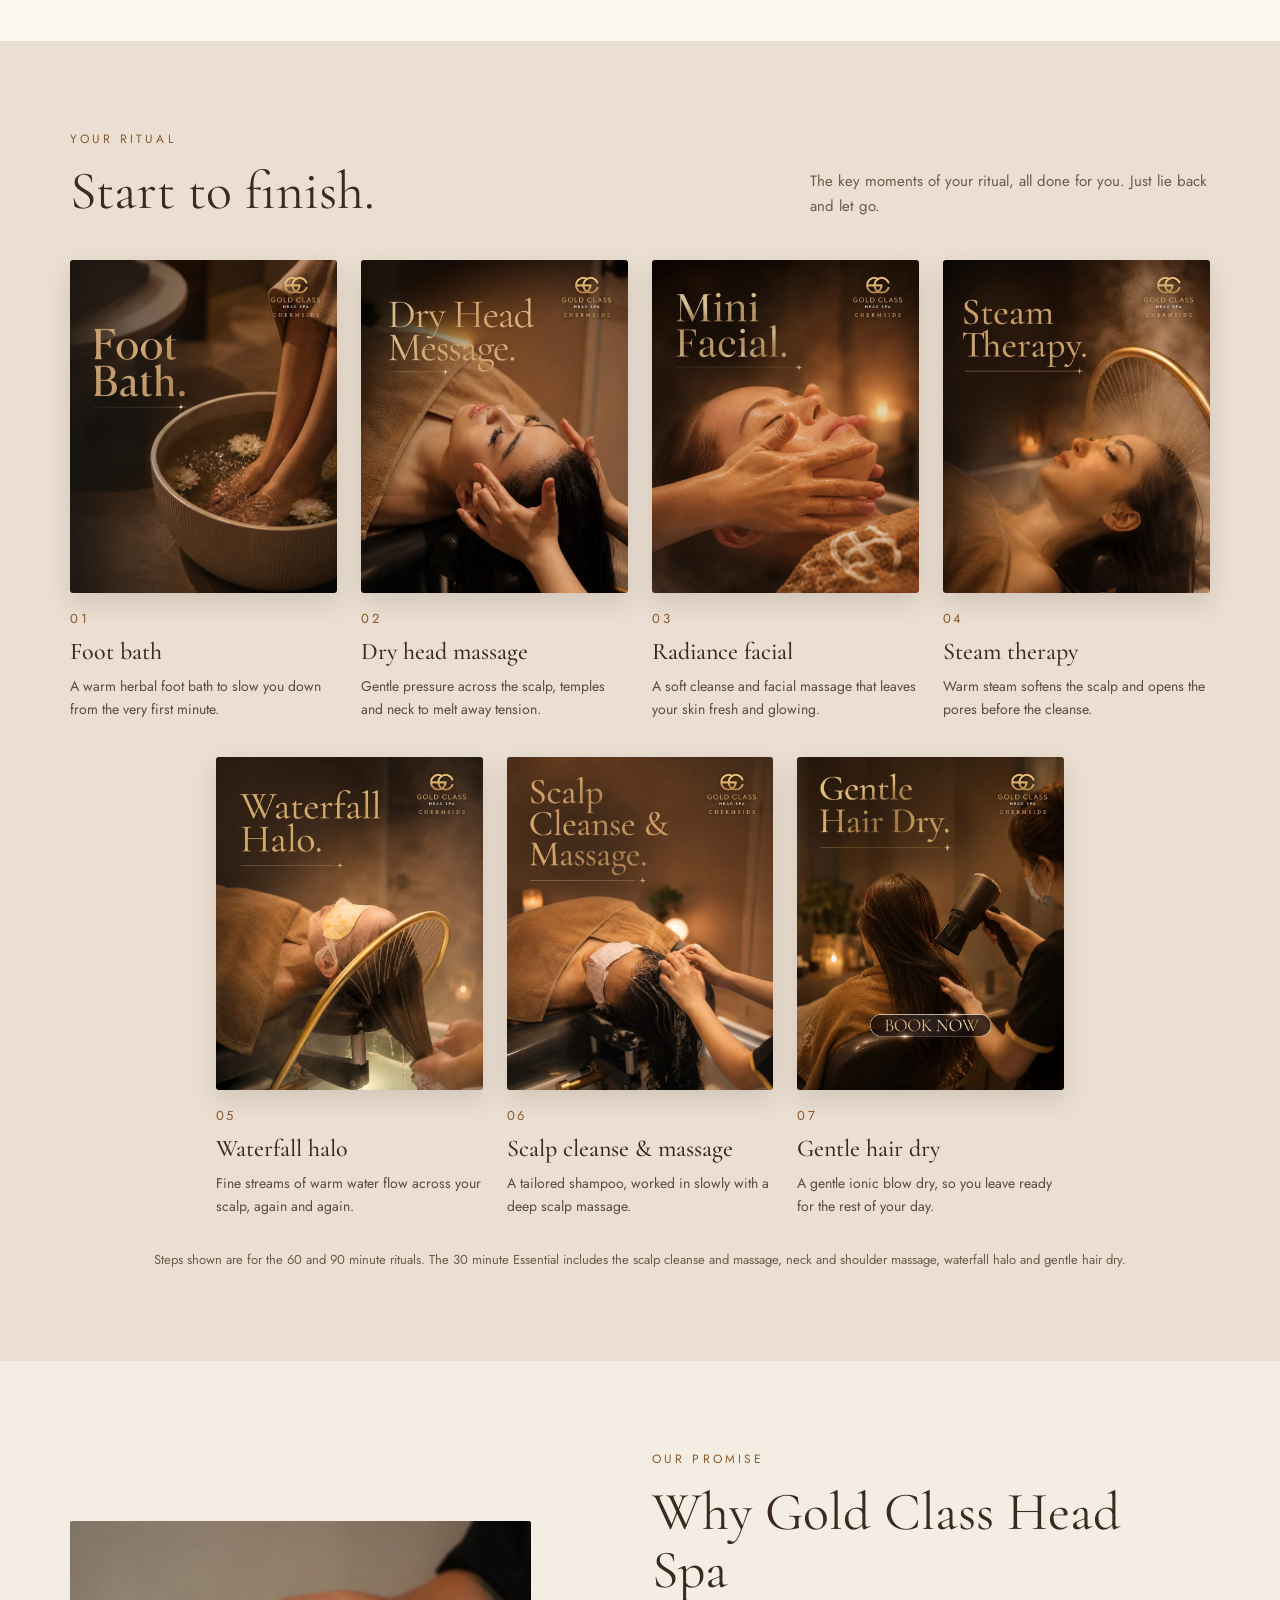
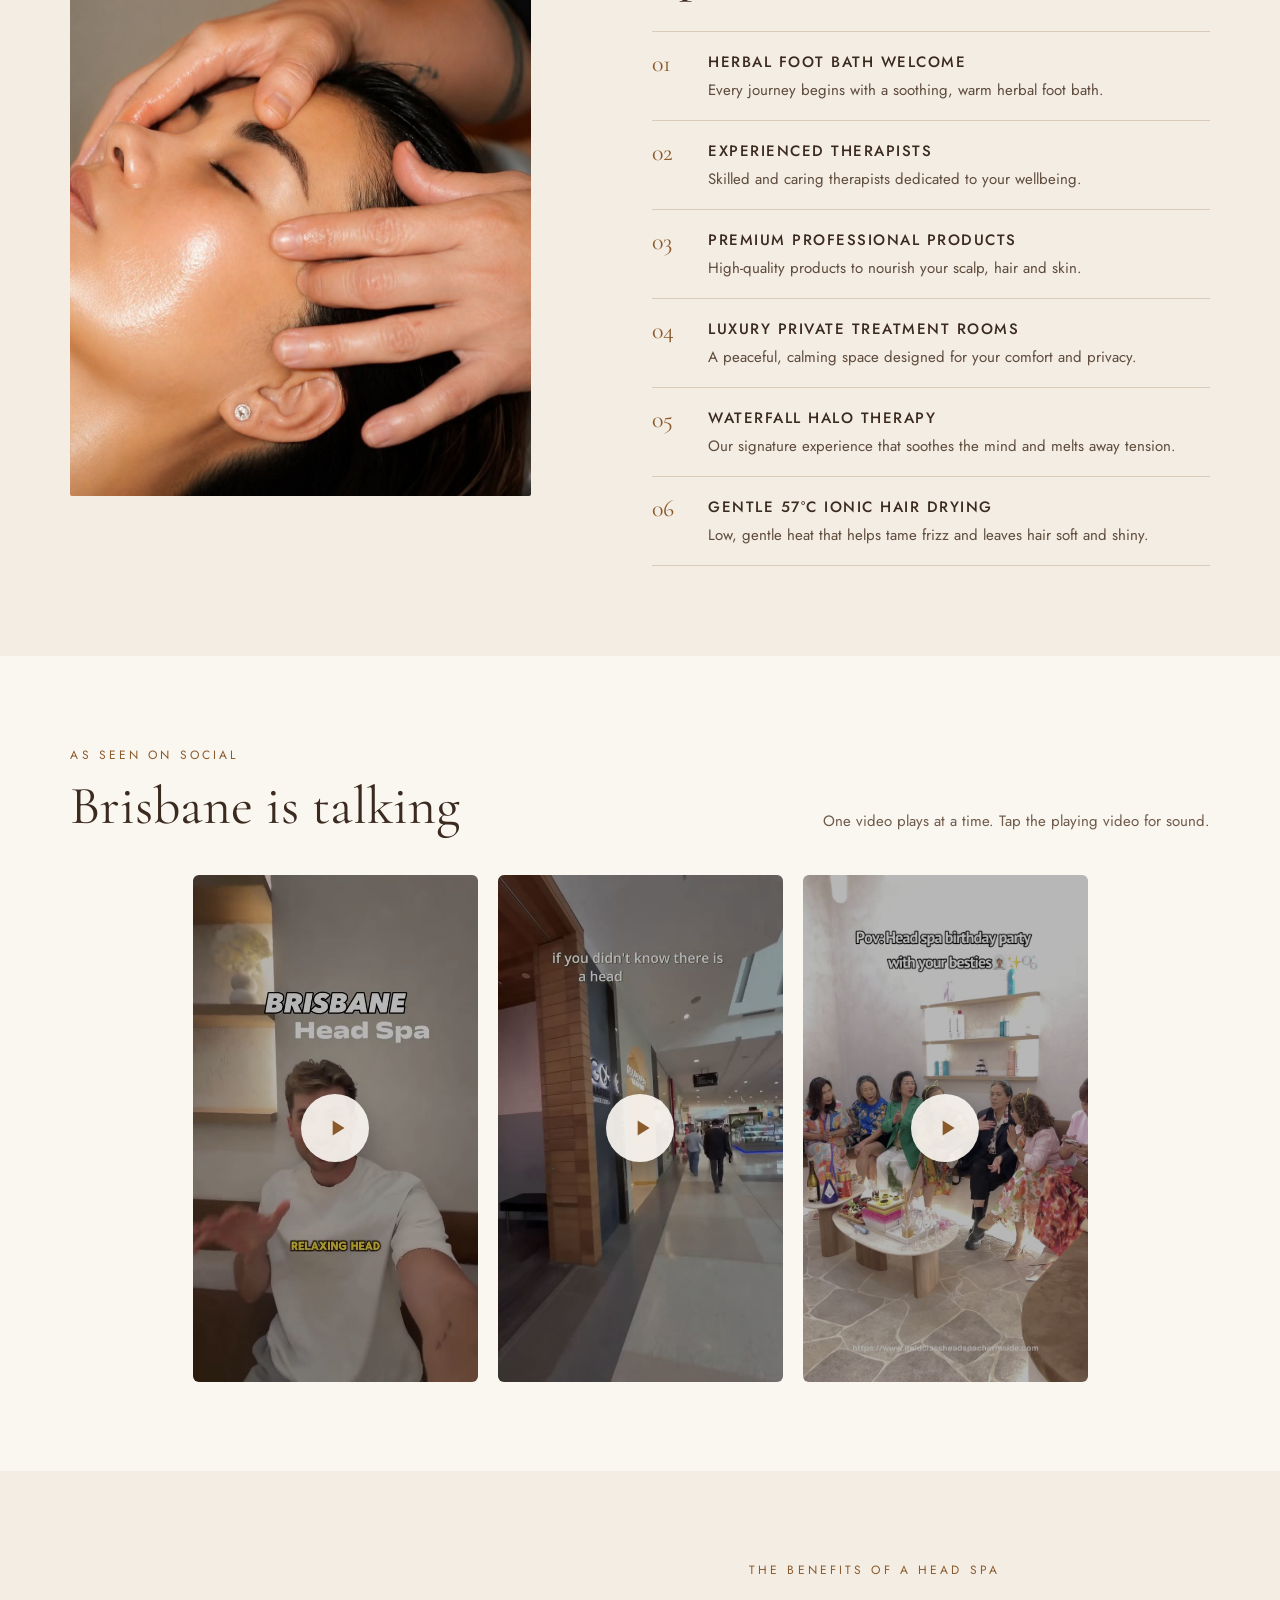
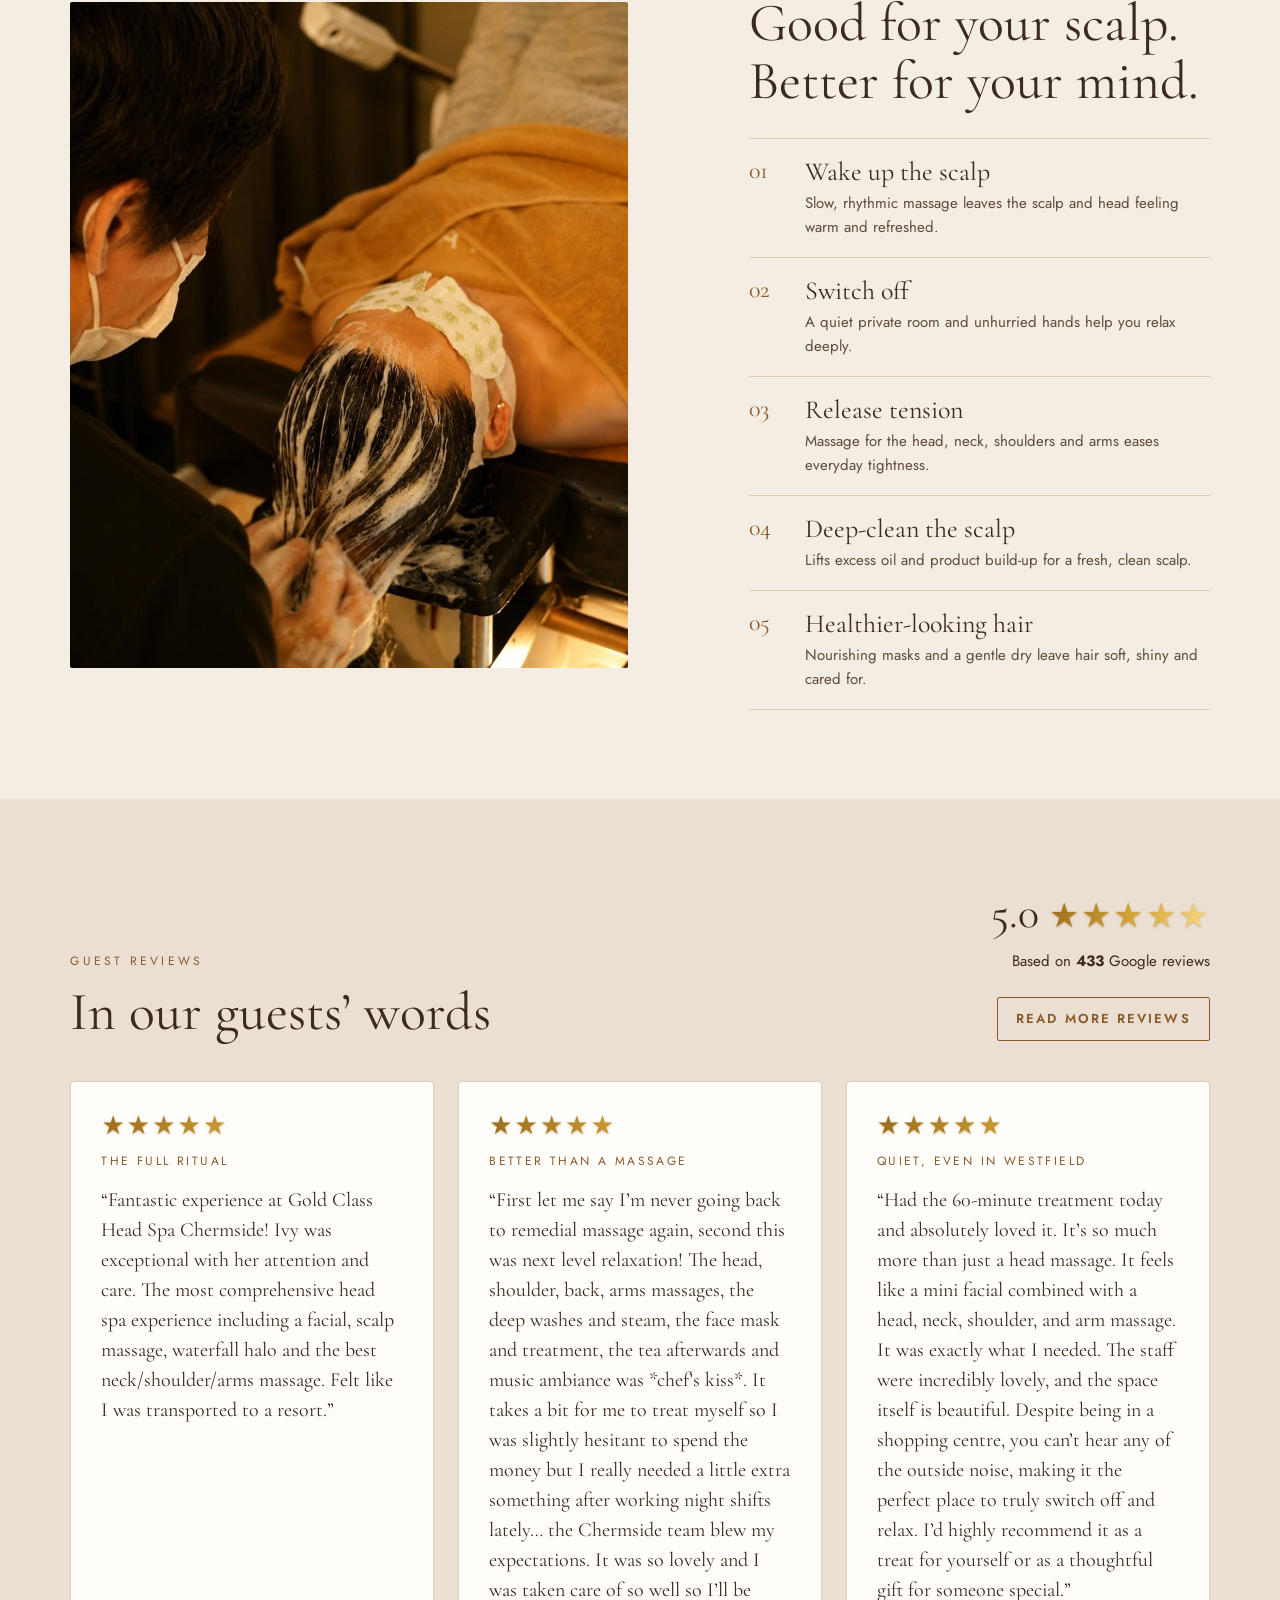
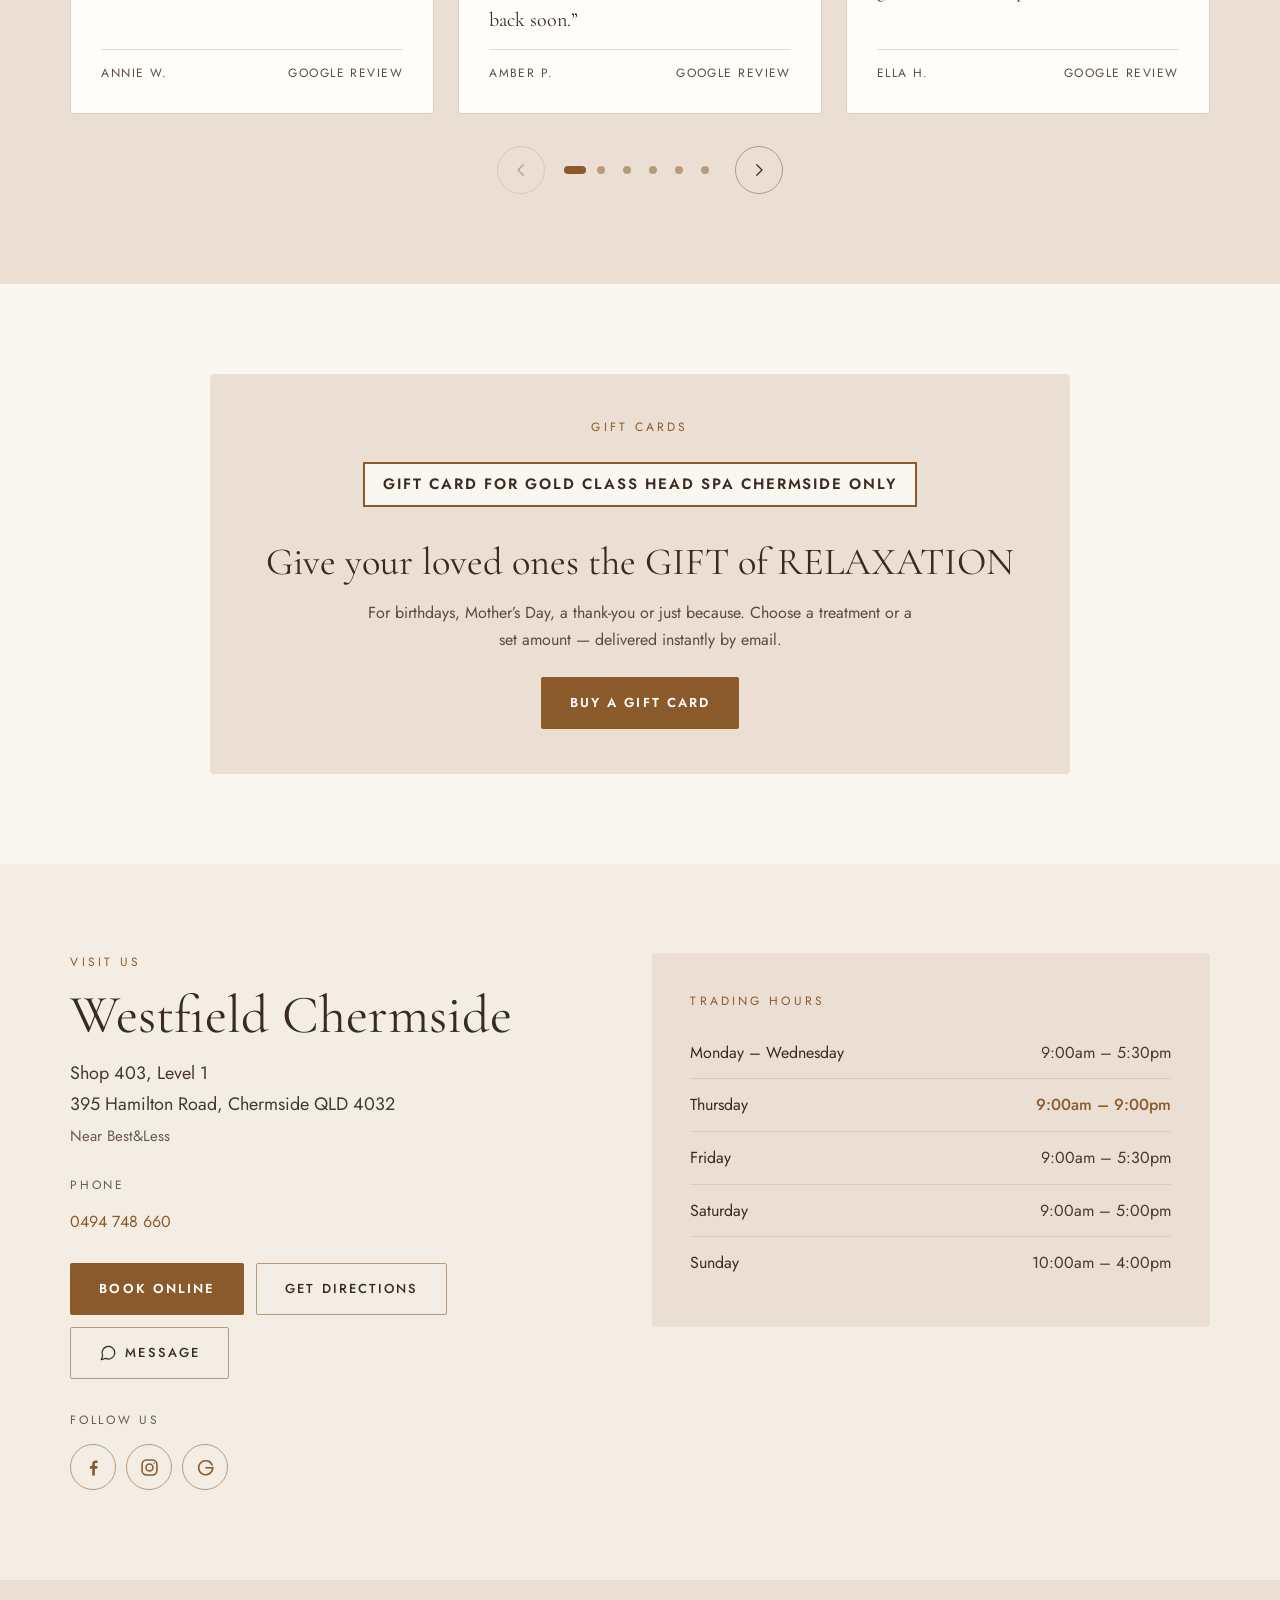
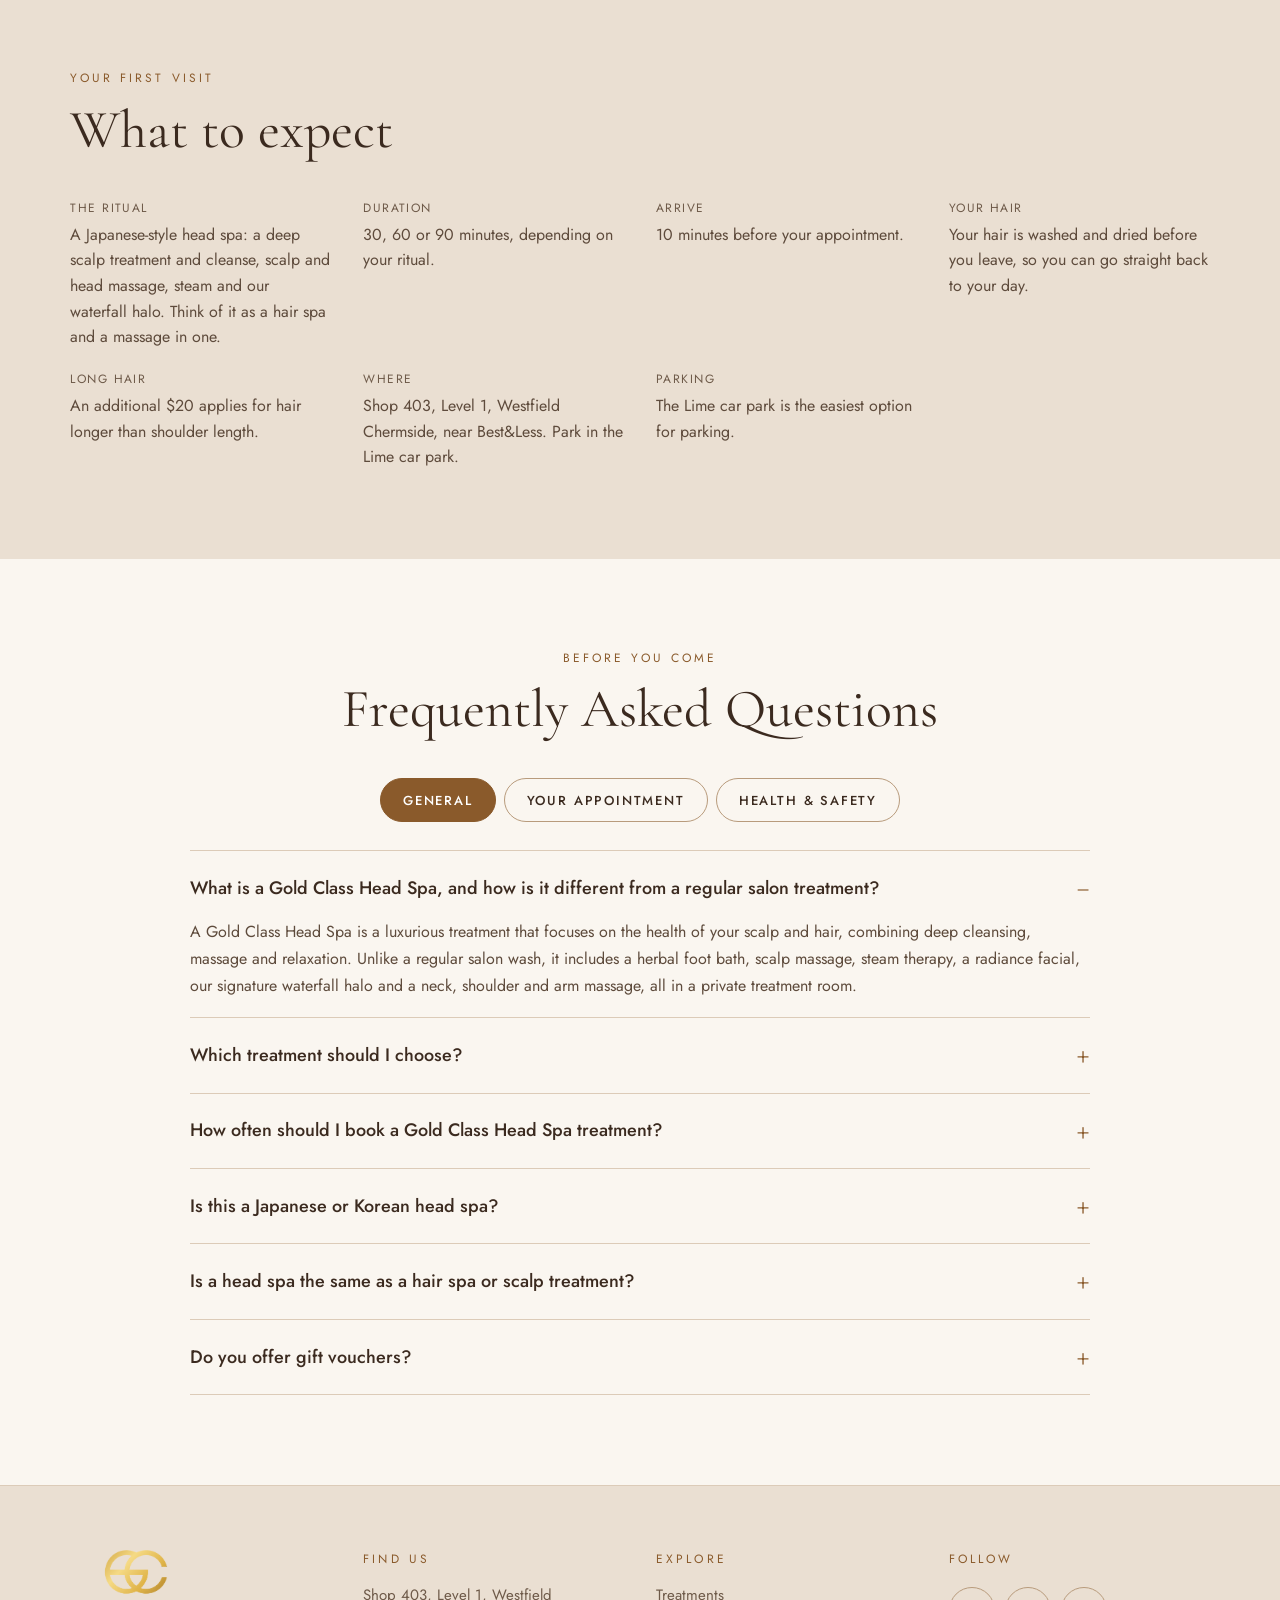
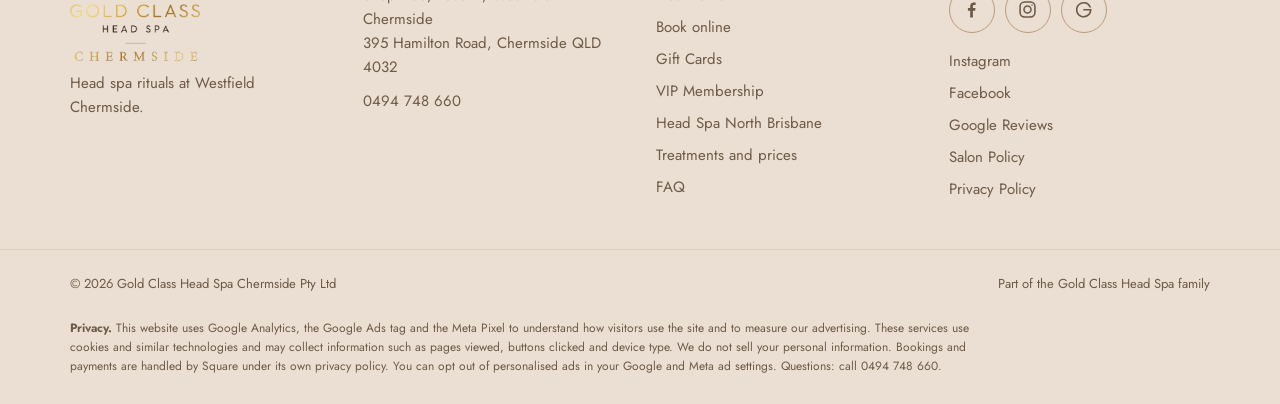
==== commit 93553a68: "Update Google review count to 433 Co-Authored-By: Claude Sonnet 5.5 <noreply@anthropic.com> Claude-S" ====
--- a/index.html
+++ b/index.html
@@ -41,7 +41,7 @@
 <link rel="preconnect" href="https://fonts.googleapis.com">
 <link rel="preconnect" href="https://fonts.gstatic.com" crossorigin>
 <link rel="stylesheet" href="https://fonts.googleapis.com/css2?family=Cormorant+Garamond:ital,wght@0,400;0,500;1,400&family=Jost:wght@300;400;500;600&display=swap">
-<link rel="stylesheet" href="assets/css/site.css?v=20261125">
+<link rel="stylesheet" href="assets/css/site.css?v=20261128">
 <script type="application/ld+json">
 {
  "@context": "https://schema.org",
@@ -206,7 +206,7 @@
   <div class="hero-copy">
     <h1><span class="eyebrow h1-kicker">Head Spa · Westfield Chermside</span>Luxury for your scalp.<br><em>Serenity for your soul.</em></h1>
     <p class="lead">A 30, 60 or 90 minute ritual in a private treatment room. Scalp massage and our signature waterfall halo in every ritual, with herbal foot bath, steam and radiance facial in the 60 and 90 minute rituals. You leave with clean, dry, beautifully finished hair.</p>
-    <p class="rating-line"><span class="stars" aria-hidden="true">★★★★★</span><span><strong data-rating>5.0</strong> from <span data-review-count>428</span> Google reviews</span></p>
+    <p class="rating-line"><span class="stars" aria-hidden="true">★★★★★</span><span><strong data-rating>5.0</strong> from <span data-review-count>433</span> Google reviews</span></p>
     <p class="hero-price">30, 60 or 90 minute ritual · from <strong>$119</strong></p>
     <div class="hero-ctas">
       <a class="btn btn-solid btn-lg" href="https://book.squareup.com/appointments/vua2hb0rjhnlym/location/L93RV1W2DN5CJ" target="_blank" rel="noopener">Book Your Ritual</a>
@@ -484,7 +484,7 @@
       </div>
       <div class="rating-box">
         <p class="rating-big"><span data-rating>5.0</span> <span class="stars">★★★★★</span></p>
-        <p>Based on <strong data-review-count>428</strong> Google reviews</p>
+        <p>Based on <strong data-review-count>433</strong> Google reviews</p>
         <a class="btn btn-accent-outline btn-sm" href="https://www.google.com/search?q=gold+class+head+spa+chermside+review" target="_blank" rel="noopener">Read More Reviews</a>
       </div>
     </div>
@@ -663,6 +663,6 @@
   <a class="btn btn-solid btn-glow" href="https://book.squareup.com/appointments/vua2hb0rjhnlym/location/L93RV1W2DN5CJ" target="_blank" rel="noopener">Book Now</a>
 </div>
 
-<script src="assets/js/site.js?v=20261125" defer></script>
+<script src="assets/js/site.js?v=20261128" defer></script>
 </body>
 </html>
--- a/assets/css/site.css
+++ b/assets/css/site.css
@@ -432,3 +432,11 @@
 .expect-list { display: grid; grid-template-columns: repeat(auto-fit, minmax(260px, 1fr)); gap: 20px 32px; margin: 0; }
 .expect-list dt { font-size: 12px; letter-spacing: .12em; text-transform: uppercase; color: var(--muted); margin-bottom: 4px; }
 .expect-list dd { margin: 0; line-height: 1.6; color: var(--body); }
+
+/* Membership page: numbers 100% bigger, same serif font, easy to read */
+.promise-lg li { grid-template-columns: 104px minmax(0, 1fr); align-items: start; }
+.promise-lg span { font-size: 48px; line-height: 1.05; font-variant-numeric: tabular-nums lining-nums; }
+@media (max-width: 640px) {
+  .promise-lg li { grid-template-columns: 80px minmax(0, 1fr); }
+  .promise-lg span { font-size: 38px; }
+}
